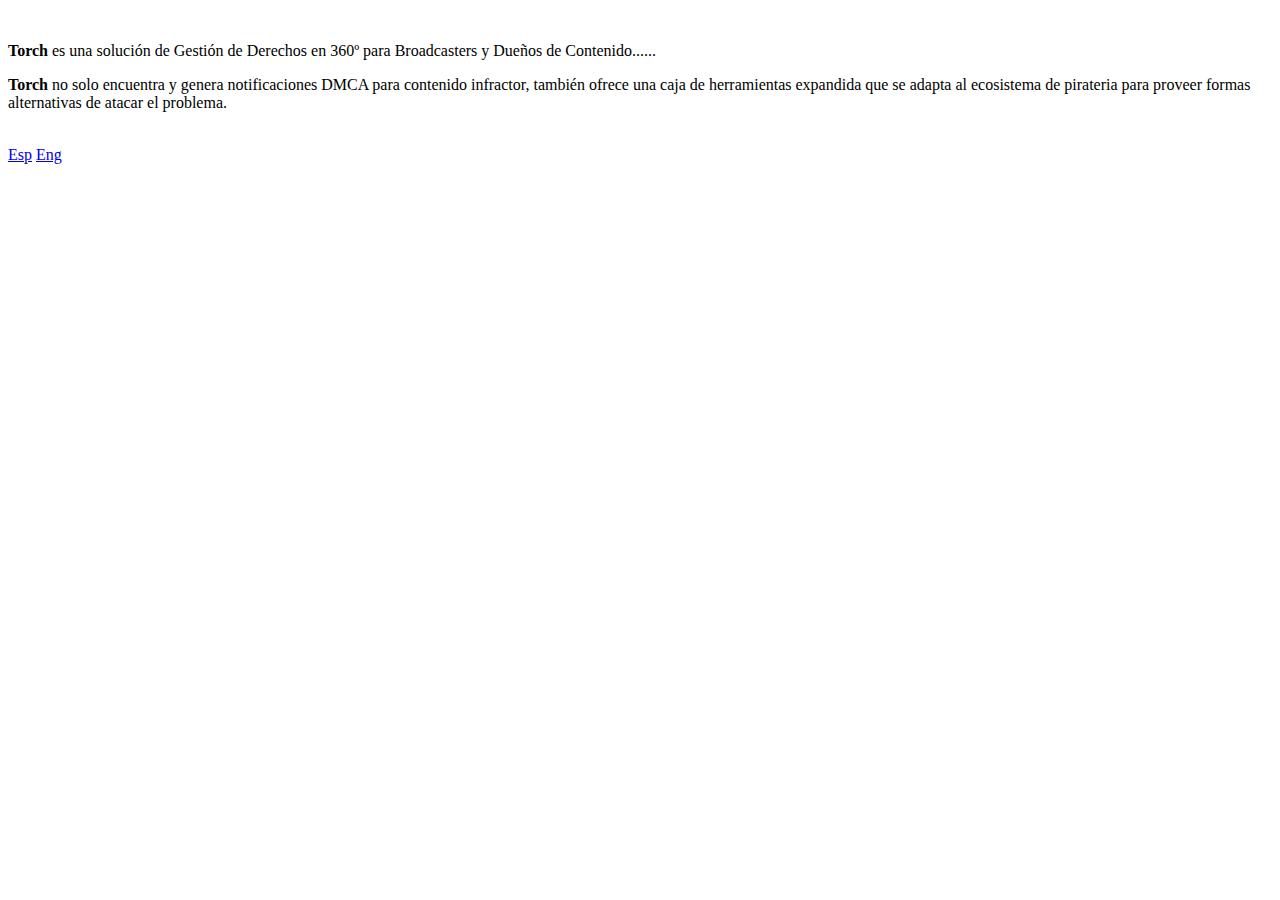
==== index.html @ d9f84bd9 "test fork" ====
<!DOCTYPE html>
<html lang="en">
<head>
  <meta charset="UTF-8">
  <meta name="viewport" content="width=device-width, initial-scale=1.0">
  <meta http-equiv="X-UA-Compatible" content="ie=edge">
  <title>TORCH</title>
  <link href="https://fonts.googleapis.com/css?family=Open+Sans:400,700" rel="stylesheet">
  <link rel="stylesheet" href="assets/css/style.css" />

  <!-- Global site tag (gtag.js) - Google Analytics -->
  <script async src="https://www.googletagmanager.com/gtag/js?id=UA-133323738-1"></script>
  <script>
    window.dataLayer = window.dataLayer || [];
    function gtag(){dataLayer.push(arguments);}
    gtag('js', new Date());

    gtag('config', 'UA-133323738-1');
  </script>

</head>
<body>
  <main>
    <section>
      <div class="logo">
        <img src="assets/img/logo.png" alt="">
      </div>
      <div class="content">
        <p><strong>Torch</strong> es una solución de Gestión de Derechos en 360º para Broadcasters y Dueños de Contenido......</p>
        
        <p><strong>Torch</strong> no solo encuentra y genera notificaciones DMCA para contenido infractor, también ofrece una caja de herramientas expandida que se adapta al ecosistema de pirateria para proveer formas alternativas de atacar el problema.</p>
      </div>

      <div class="bottom">
        <a target="_blank" href="http://nedmedia.io/es/">
          <img src="assets/img/ned.png" alt="">
        </a>
      </div>
    </section>

    <div class="lang">
      <a class="current" href="/index.html">Esp</a>
      <a href="en.html">Eng</a>
    </div>
  </main>
</body>
</html>
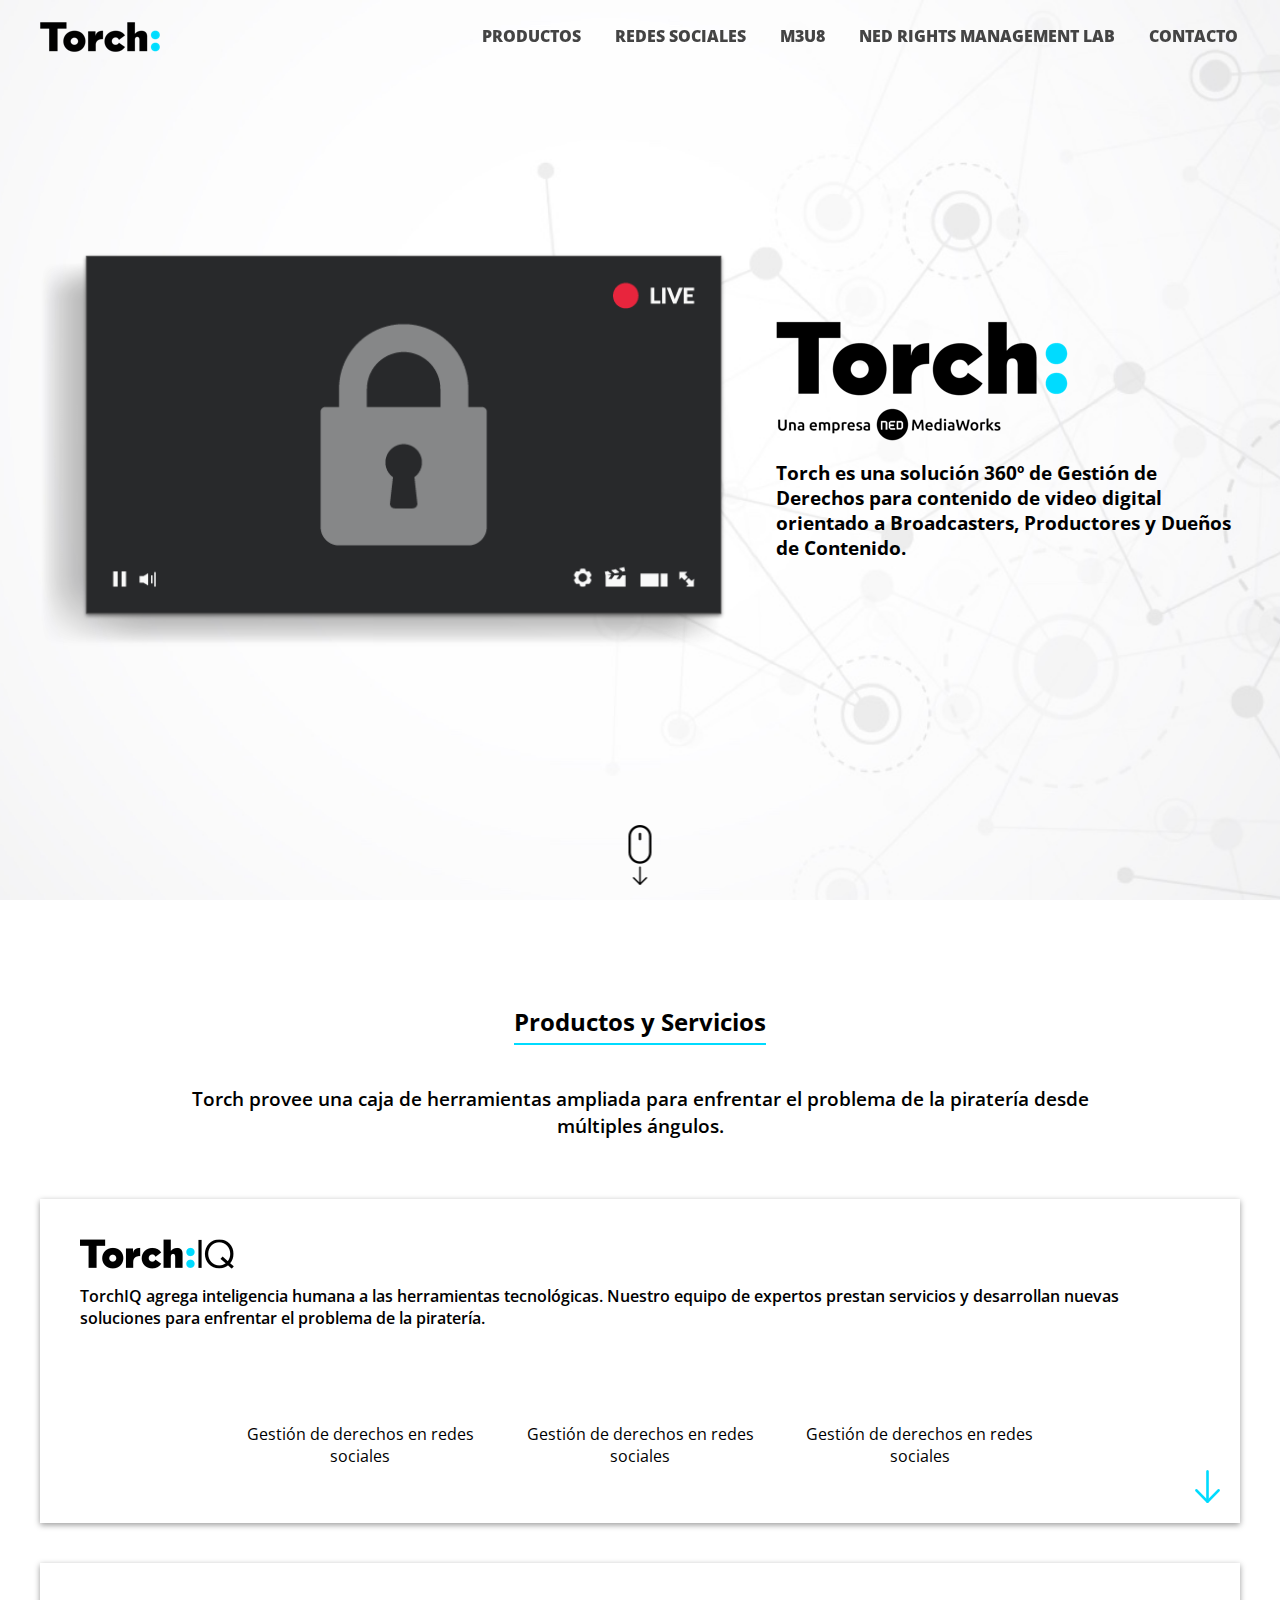
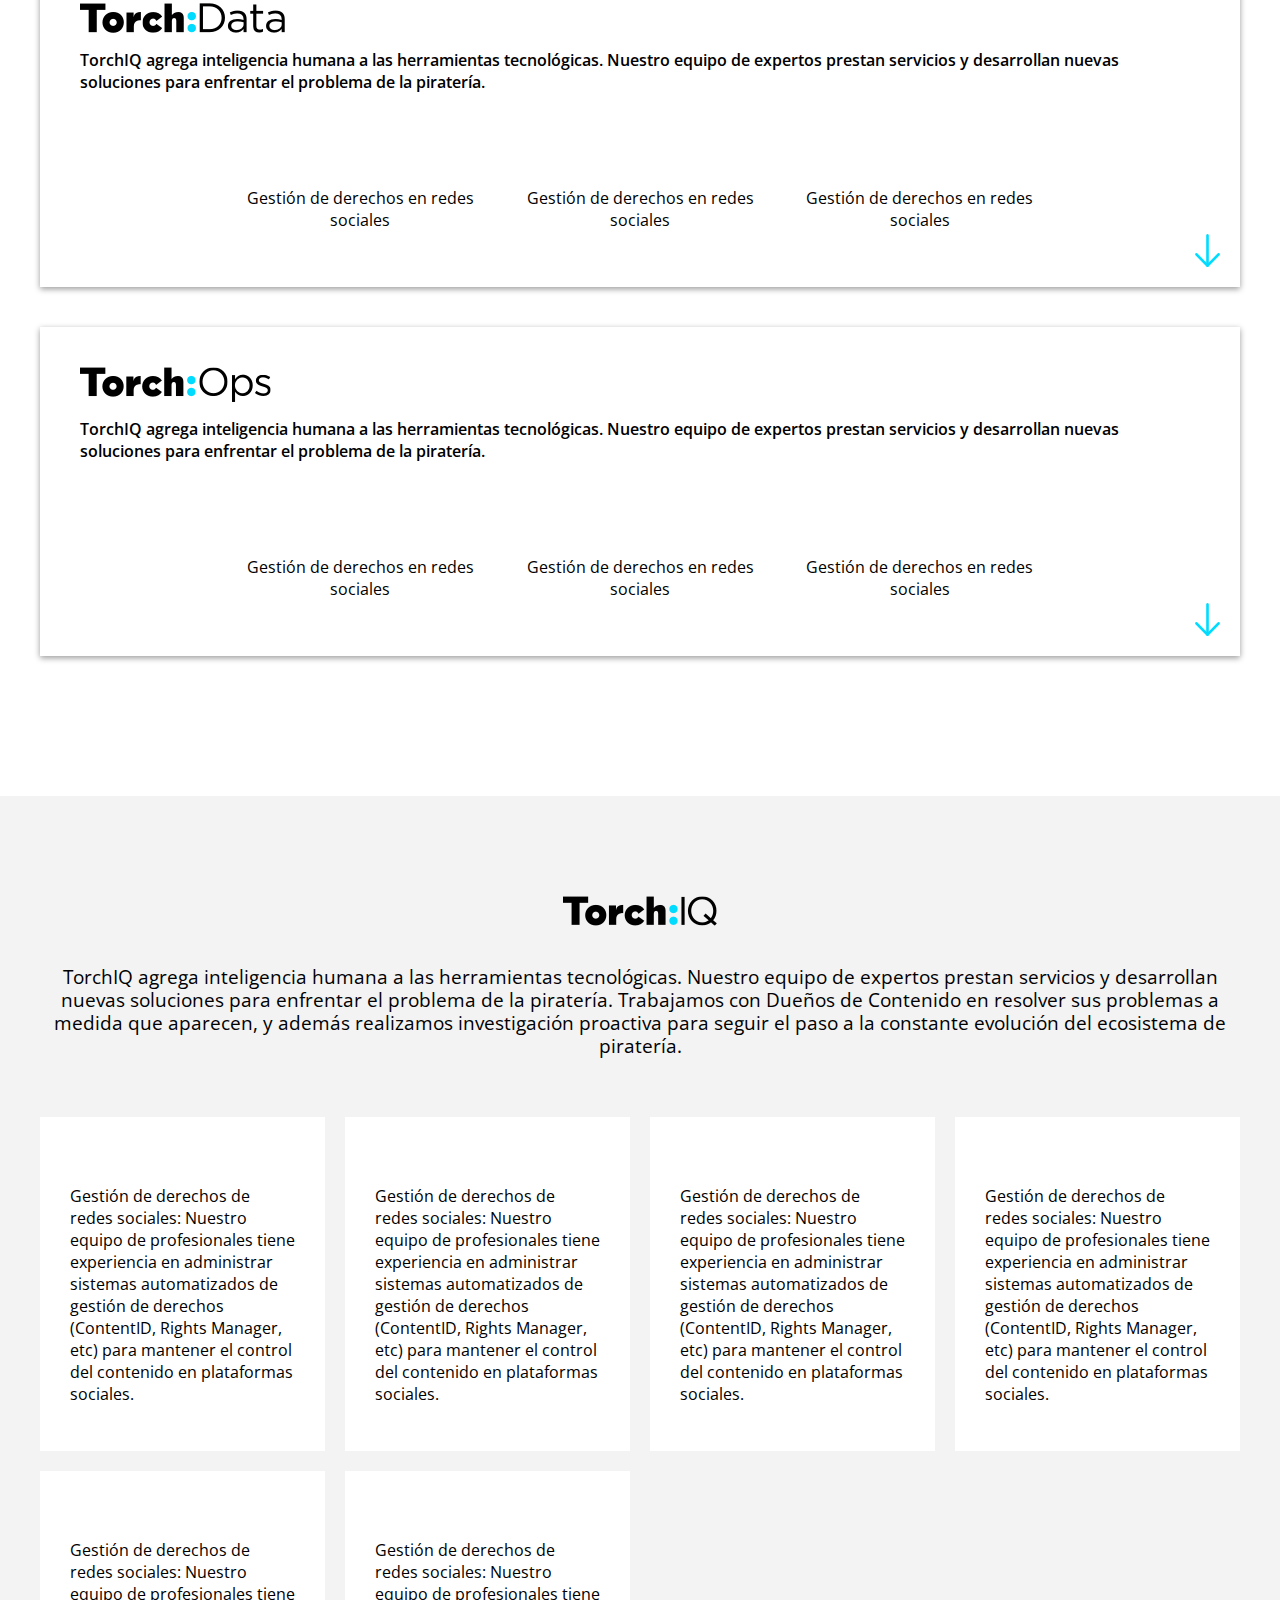
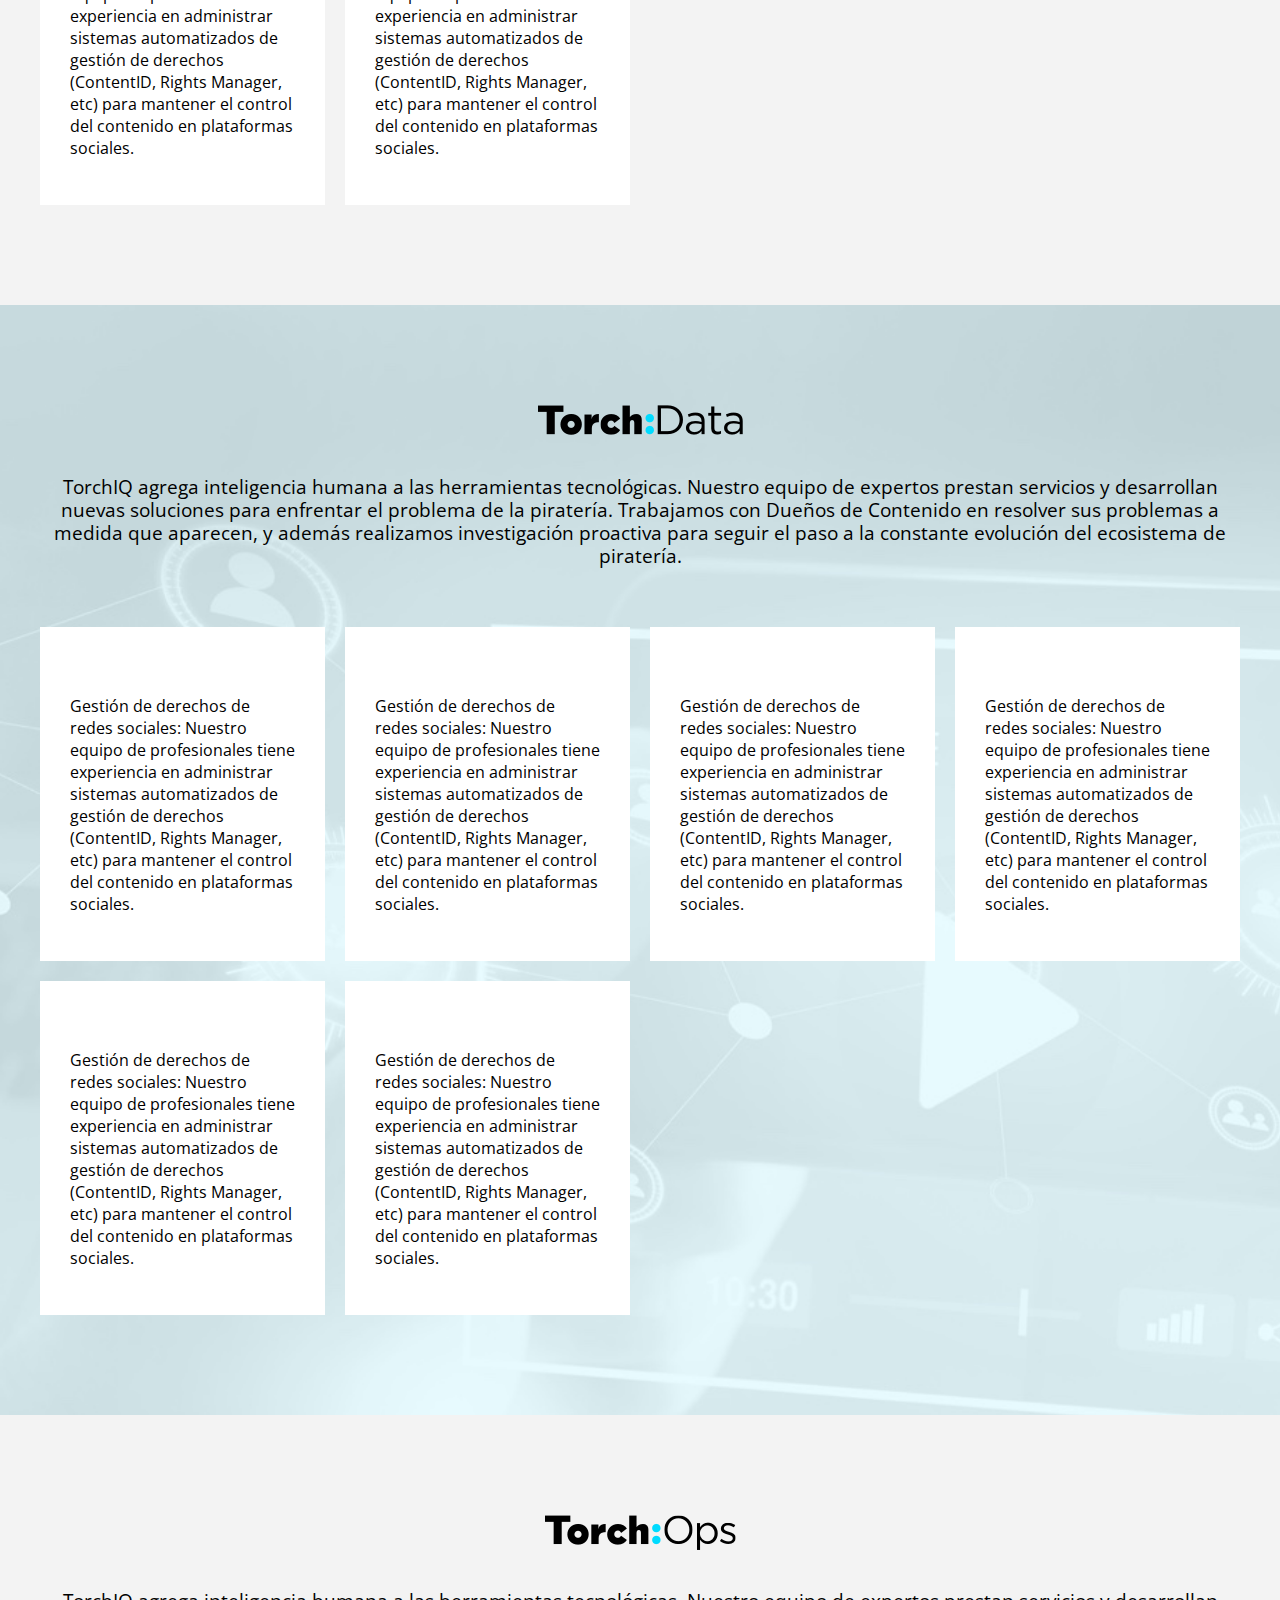
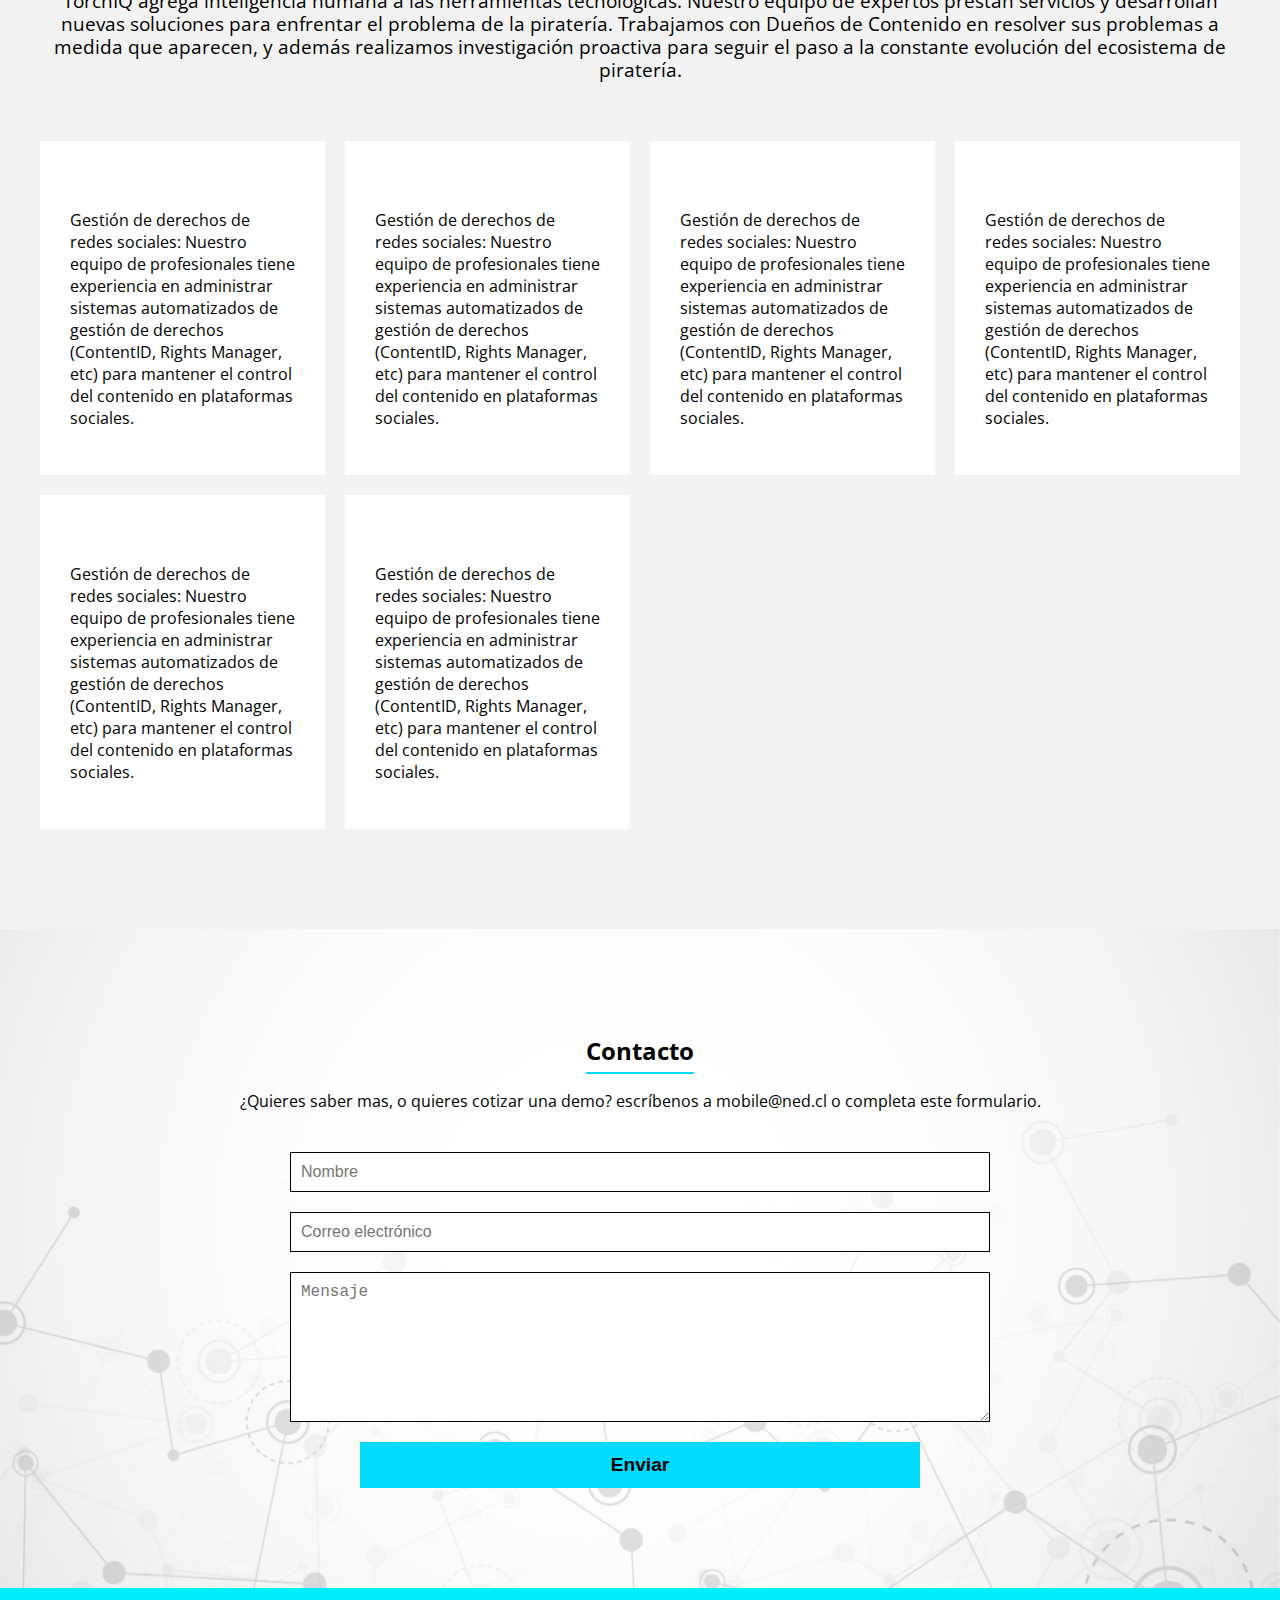
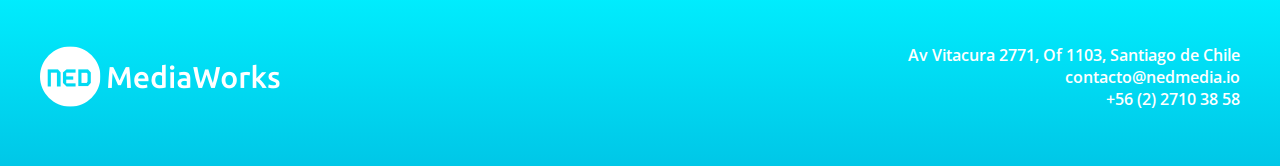
==== commit cd1a1877: "base markup no content" ====
--- a/index.html
+++ b/index.html
@@ -7,6 +7,7 @@
   <title>TORCH</title>
   <link href="https://fonts.googleapis.com/css?family=Open+Sans:400,700" rel="stylesheet">
   <link rel="stylesheet" href="assets/css/style.css" />
+  <link rel="stylesheet" href="assets/css/lib/animate.css" type="text/css" />
 
   <!-- Global site tag (gtag.js) - Google Analytics -->
   <script async src="https://www.googletagmanager.com/gtag/js?id=UA-133323738-1"></script>
@@ -20,28 +21,273 @@
 
 </head>
 <body>
+  <header>
+    <div class="container">
+      <a href="index.html" class="logo">
+        <img src="assets/img/logo-final.png" alt="Torch">
+      </a>
+      <nav>
+        <ul>
+          <li><a href="#products">Productos</a></li>
+          <li><a href="#socialnetworks">Redes Sociales</a></li>
+          <li><a href="#m3u8">M3U8</a></li>
+          <li><a href="#rights">NED Rights Management Lab</a></li>
+          <li><a href="#contact">Contacto</a></li>
+        </ul>
+      </nav>
+    </div>
+  </header>
+
   <main>
-    <section>
-      <div class="logo">
-        <img src="assets/img/logo.png" alt="">
-      </div>
-      <div class="content">
-        <p><strong>Torch</strong> es una solución de Gestión de Derechos en 360º para Broadcasters y Dueños de Contenido......</p>
-        
-        <p><strong>Torch</strong> no solo encuentra y genera notificaciones DMCA para contenido infractor, también ofrece una caja de herramientas expandida que se adapta al ecosistema de pirateria para proveer formas alternativas de atacar el problema.</p>
-      </div>
-
-      <div class="bottom">
-        <a target="_blank" href="http://nedmedia.io/es/">
-          <img src="assets/img/ned.png" alt="">
+    <section class="intro">
+      <div class="container">
+        <div class="content">
+            <div class="col">
+              <img src="assets/img/intro-video.png" alt="">
+            </div>
+            <div class="col">
+              <div class="data">
+                <img src="assets/img/logo-intro.png" alt="">
+                <h3 class="intro">Torch es una solución 360º de Gestión de Derechos para contenido de video digital orientado a Broadcasters, Productores y Dueños de Contenido.</h3>
+              </div>
+            </div>
+        </div>
+        <a href="#products" class="scroll">
+          <img src="assets/img/ico-scroll.png" alt="Scroll">
         </a>
       </div>
     </section>
-
-    <div class="lang">
-      <a class="current" href="/index.html">Esp</a>
-      <a href="en.html">Eng</a>
+    
+    <section class="products" id="products">
+      <div class="container">
+        <h2 class="title">Productos y Servicios</h2>
+        <div class="block-intro">
+          <p>Torch provee una caja de herramientas ampliada para enfrentar el problema de la piratería desde múltiples ángulos.</p>
+        </div>
+        <div class="items-list">
+          <div class="item">
+            <div class="top">
+              <img src="assets/img/logo-torch-iq.png" alt="">
+              <p>TorchIQ agrega inteligencia humana a las herramientas tecnológicas. Nuestro equipo de expertos prestan servicios y desarrollan nuevas soluciones para enfrentar el problema de la piratería.</p>
+            </div>
+            <div class="bottom">
+              <div class="item">
+                <img src="http://www.placehold.it/40x40" alt="">
+                <h3>Gestión de derechos en redes sociales</h3>
+              </div>
+
+              <div class="item">
+                <img src="http://www.placehold.it/40x40" alt="">
+                <h3>Gestión de derechos en redes sociales</h3>
+              </div>
+
+                <div class="item">
+                  <img src="http://www.placehold.it/40x40" alt="">
+                  <h3>Gestión de derechos en redes sociales</h3>
+                </div>
+            </div>
+            <a href="#torch-iq" class="arrow-down">
+              <img src="assets/img/ico-arrow-down.png" alt="Down">
+            </a>
+          </div>
+
+          <div class="item">
+            <div class="top">
+                <img src="assets/img/logo-torch-data.png" alt="">
+              <p>TorchIQ agrega inteligencia humana a las herramientas tecnológicas. Nuestro equipo de expertos prestan servicios y desarrollan nuevas soluciones para enfrentar el problema de la piratería.</p>
+            </div>
+            <div class="bottom">
+              <div class="item">
+                <img src="http://www.placehold.it/40x40" alt="">
+                <h3>Gestión de derechos en redes sociales</h3>
+              </div>
+
+              <div class="item">
+                <img src="http://www.placehold.it/40x40" alt="">
+                <h3>Gestión de derechos en redes sociales</h3>
+              </div>
+
+                <div class="item">
+                  <img src="http://www.placehold.it/40x40" alt="">
+                  <h3>Gestión de derechos en redes sociales</h3>
+                </div>
+            </div>
+            <a href="#torch-data" class="arrow-down">
+              <img src="assets/img/ico-arrow-down.png" alt="Down">
+            </a>
+          </div>
+
+          <div class="item">
+            <div class="top">
+                <img src="assets/img/logo-torch-ops.png" alt="">
+              <p>TorchIQ agrega inteligencia humana a las herramientas tecnológicas. Nuestro equipo de expertos prestan servicios y desarrollan nuevas soluciones para enfrentar el problema de la piratería.</p>
+            </div>
+            <div class="bottom">
+              <div class="item">
+                <img src="http://www.placehold.it/40x40" alt="">
+                <h3>Gestión de derechos en redes sociales</h3>
+              </div>
+
+              <div class="item">
+                <img src="http://www.placehold.it/40x40" alt="">
+                <h3>Gestión de derechos en redes sociales</h3>
+              </div>
+
+                <div class="item">
+                  <img src="http://www.placehold.it/40x40" alt="">
+                  <h3>Gestión de derechos en redes sociales</h3>
+                </div>
+            </div>
+            <a href="#torch-ops" class="arrow-down">
+              <img src="assets/img/ico-arrow-down.png" alt="Down">
+            </a>
+          </div>
+        </div>
+      </div>
+    </section>
+
+    <section class="torch-iq block-products" id="torch-iq">
+      <div class="container">
+        <div class="top">
+          <img src="assets/img/logo-torch-iq.png" alt="Torch IQ">
+          <p>TorchIQ agrega inteligencia humana a las herramientas tecnológicas. Nuestro equipo de expertos prestan servicios y desarrollan nuevas soluciones para enfrentar el problema de la piratería. Trabajamos con Dueños de Contenido en resolver sus problemas a medida que aparecen, y además realizamos investigación proactiva para seguir el paso a la constante evolución del ecosistema de piratería.</p>
+        </div>
+        <div class="bottom items-list">
+          <div class="item">
+            <img src="http://www.placehold.it/53x53" alt="">
+            <p>Gestión de derechos de redes sociales: Nuestro equipo de profesionales tiene experiencia  en administrar sistemas automatizados de gestión de derechos (ContentID, Rights Manager, etc) para mantener el control del contenido en plataformas sociales.</p>
+          </div>
+          <div class="item">
+            <img src="http://www.placehold.it/53x53" alt="">
+            <p>Gestión de derechos de redes sociales: Nuestro equipo de profesionales tiene experiencia  en administrar sistemas automatizados de gestión de derechos (ContentID, Rights Manager, etc) para mantener el control del contenido en plataformas sociales.</p>
+          </div>
+          <div class="item">
+            <img src="http://www.placehold.it/53x53" alt="">
+            <p>Gestión de derechos de redes sociales: Nuestro equipo de profesionales tiene experiencia  en administrar sistemas automatizados de gestión de derechos (ContentID, Rights Manager, etc) para mantener el control del contenido en plataformas sociales.</p>
+          </div>
+          <div class="item">
+            <img src="http://www.placehold.it/53x53" alt="">
+            <p>Gestión de derechos de redes sociales: Nuestro equipo de profesionales tiene experiencia  en administrar sistemas automatizados de gestión de derechos (ContentID, Rights Manager, etc) para mantener el control del contenido en plataformas sociales.</p>
+          </div>
+          <div class="item">
+              <img src="http://www.placehold.it/53x53" alt="">
+              <p>Gestión de derechos de redes sociales: Nuestro equipo de profesionales tiene experiencia  en administrar sistemas automatizados de gestión de derechos (ContentID, Rights Manager, etc) para mantener el control del contenido en plataformas sociales.</p>
+            </div>
+            <div class="item">
+              <img src="http://www.placehold.it/53x53" alt="">
+              <p>Gestión de derechos de redes sociales: Nuestro equipo de profesionales tiene experiencia  en administrar sistemas automatizados de gestión de derechos (ContentID, Rights Manager, etc) para mantener el control del contenido en plataformas sociales.</p>
+            </div>
+        </div>
+      </div>
+    </section>
+
+    <section class="torch-data block-products" id="torch-data">
+      <div class="container">
+        <div class="top">
+          <img src="assets/img/logo-torch-data.png" alt="Torch Data">
+          <p>TorchIQ agrega inteligencia humana a las herramientas tecnológicas. Nuestro equipo de expertos prestan servicios y desarrollan nuevas soluciones para enfrentar el problema de la piratería. Trabajamos con Dueños de Contenido en resolver sus problemas a medida que aparecen, y además realizamos investigación proactiva para seguir el paso a la constante evolución del ecosistema de piratería.</p>
+        </div>
+        <div class="bottom items-list">
+          <div class="item">
+            <img src="http://www.placehold.it/53x53" alt="">
+            <p>Gestión de derechos de redes sociales: Nuestro equipo de profesionales tiene experiencia  en administrar sistemas automatizados de gestión de derechos (ContentID, Rights Manager, etc) para mantener el control del contenido en plataformas sociales.</p>
+          </div>
+          <div class="item">
+            <img src="http://www.placehold.it/53x53" alt="">
+            <p>Gestión de derechos de redes sociales: Nuestro equipo de profesionales tiene experiencia  en administrar sistemas automatizados de gestión de derechos (ContentID, Rights Manager, etc) para mantener el control del contenido en plataformas sociales.</p>
+          </div>
+          <div class="item">
+            <img src="http://www.placehold.it/53x53" alt="">
+            <p>Gestión de derechos de redes sociales: Nuestro equipo de profesionales tiene experiencia  en administrar sistemas automatizados de gestión de derechos (ContentID, Rights Manager, etc) para mantener el control del contenido en plataformas sociales.</p>
+          </div>
+          <div class="item">
+            <img src="http://www.placehold.it/53x53" alt="">
+            <p>Gestión de derechos de redes sociales: Nuestro equipo de profesionales tiene experiencia  en administrar sistemas automatizados de gestión de derechos (ContentID, Rights Manager, etc) para mantener el control del contenido en plataformas sociales.</p>
+          </div>
+          <div class="item">
+              <img src="http://www.placehold.it/53x53" alt="">
+              <p>Gestión de derechos de redes sociales: Nuestro equipo de profesionales tiene experiencia  en administrar sistemas automatizados de gestión de derechos (ContentID, Rights Manager, etc) para mantener el control del contenido en plataformas sociales.</p>
+            </div>
+            <div class="item">
+              <img src="http://www.placehold.it/53x53" alt="">
+              <p>Gestión de derechos de redes sociales: Nuestro equipo de profesionales tiene experiencia  en administrar sistemas automatizados de gestión de derechos (ContentID, Rights Manager, etc) para mantener el control del contenido en plataformas sociales.</p>
+            </div>
+        </div>
+      </div>
+    </section>
+
+    <section class="torch-ops block-products" id="torch-ops">
+      <div class="container">
+        <div class="top">
+          <img src="assets/img/logo-torch-ops.png" alt="Torch Ops">
+          <p>TorchIQ agrega inteligencia humana a las herramientas tecnológicas. Nuestro equipo de expertos prestan servicios y desarrollan nuevas soluciones para enfrentar el problema de la piratería. Trabajamos con Dueños de Contenido en resolver sus problemas a medida que aparecen, y además realizamos investigación proactiva para seguir el paso a la constante evolución del ecosistema de piratería.</p>
+        </div>
+        <div class="bottom items-list">
+          <div class="item">
+            <img src="http://www.placehold.it/53x53" alt="">
+            <p>Gestión de derechos de redes sociales: Nuestro equipo de profesionales tiene experiencia  en administrar sistemas automatizados de gestión de derechos (ContentID, Rights Manager, etc) para mantener el control del contenido en plataformas sociales.</p>
+          </div>
+          <div class="item">
+            <img src="http://www.placehold.it/53x53" alt="">
+            <p>Gestión de derechos de redes sociales: Nuestro equipo de profesionales tiene experiencia  en administrar sistemas automatizados de gestión de derechos (ContentID, Rights Manager, etc) para mantener el control del contenido en plataformas sociales.</p>
+          </div>
+          <div class="item">
+            <img src="http://www.placehold.it/53x53" alt="">
+            <p>Gestión de derechos de redes sociales: Nuestro equipo de profesionales tiene experiencia  en administrar sistemas automatizados de gestión de derechos (ContentID, Rights Manager, etc) para mantener el control del contenido en plataformas sociales.</p>
+          </div>
+          <div class="item">
+            <img src="http://www.placehold.it/53x53" alt="">
+            <p>Gestión de derechos de redes sociales: Nuestro equipo de profesionales tiene experiencia  en administrar sistemas automatizados de gestión de derechos (ContentID, Rights Manager, etc) para mantener el control del contenido en plataformas sociales.</p>
+          </div>
+          <div class="item">
+              <img src="http://www.placehold.it/53x53" alt="">
+              <p>Gestión de derechos de redes sociales: Nuestro equipo de profesionales tiene experiencia  en administrar sistemas automatizados de gestión de derechos (ContentID, Rights Manager, etc) para mantener el control del contenido en plataformas sociales.</p>
+            </div>
+            <div class="item">
+              <img src="http://www.placehold.it/53x53" alt="">
+              <p>Gestión de derechos de redes sociales: Nuestro equipo de profesionales tiene experiencia  en administrar sistemas automatizados de gestión de derechos (ContentID, Rights Manager, etc) para mantener el control del contenido en plataformas sociales.</p>
+            </div>
+        </div>
+      </div>
+    </section>
+
+    <section class="contacto" id="contact">
+      <div class="container">
+        <h2 class="title">Contacto</h2>
+        <div class="data">
+          <p>¿Quieres saber mas, o quieres cotizar una demo? escríbenos a mobile@ned.cl o completa este formulario.</p>
+        </div>
+        <div class="form">
+          <form method="POST" action="http://formspree.io/mobile@ned.cl">
+            <input type="hidden" name="_next" value="//torchdata.io/gracias.html" />
+            <input type="name" name="name" placeholder="Nombre">
+            <input type="email" name="email" placeholder="Correo electrónico">
+            <textarea name="message" placeholder="Mensaje"></textarea>
+            <button class="submit" type="submit">Enviar</button>
+          </form>
+        </div>
+      </div>
+    </section>
+  </main>
+
+  <footer>
+    <div class="container">
+      <div class="col">
+          <img src="assets/img/logo-footer.png" alt="NED">
+      </div>
+      <div class="col">
+        <p>Av Vitacura 2771, Of 1103, Santiago de Chile<br>
+            <a href="mailto:contacto@nedmedia.io" target="_blank">contacto@nedmedia.io</a><br>
+            +56 (2) 2710 38 58</p>
+      </div>
     </div>
-  </main>
+  </footer>
+
+  <script src="https://code.jquery.com/jquery-2.2.0.min.js" type="text/javascript"></script>
+  <script src="assets/js/main.js" type="text/javascript" charset="utf-8"></script>
+  <script src="assets/js/wow.min.js" type="text/javascript" charset="utf-8"></script>
+  <script>
+      new WOW().init();
+  </script>
 </body>
 </html>--- a/assets/css/style.css
+++ b/assets/css/style.css
@@ -0,0 +1,395 @@
+body {
+  background: #FFF;
+  font-family: 'Open Sans', sans-serif;
+  --main-color: #00dbff;
+  margin: 0;
+  padding: 0; }
+
+* {
+  outline: none; }
+
+a, a:hover {
+  -webkit-transition: 0.3s;
+  -moz-transition: 0.3s;
+  -o-transition: 0.3s;
+  -ms-transition: 0.3s;
+  transition: 0.3s; }
+
+ul {
+  margin: 0;
+  padding: 0;
+  list-style: none; }
+
+/* clear */
+/* global box-sizing */
+*,
+*:after,
+*:before {
+  -moz-box-sizing: border-box;
+  -webkit-box-sizing: border-box;
+  box-sizing: border-box;
+  -webkit-font-smoothing: antialiased;
+  font-smoothing: antialiased;
+  text-rendering: optimizeLegibility; }
+
+.clear:before,
+.clear:after {
+  content: ' ';
+  display: table; }
+
+.clear:after {
+  clear: both; }
+
+.clear {
+  *zoom: 1; }
+
+img {
+  max-width: 100%;
+  vertical-align: bottom; }
+
+a {
+  color: #444;
+  text-decoration: none; }
+
+a:hover {
+  color: #444; }
+
+a:focus {
+  outline: 0; }
+
+a:hover,
+a:active {
+  outline: 0; }
+
+input:focus {
+  outline: 0;
+  border: 1px solid #04A4CC; }
+
+.class-selected {
+  background-color: rgba(26, 188, 156, 0.5); }
+  @media only screen and (max-width: 480px) {
+    .class-selected {
+      background-color: rgba(46, 204, 113, 0.5); } }
+  @media only screen and (max-width: 767px) {
+    .class-selected {
+      background-color: rgba(52, 152, 219, 0.5); } }
+  @media only screen and (min-width: 768px) and (max-width: 979px) {
+    .class-selected {
+      background-color: rgba(155, 89, 182, 0.5); } }
+
+.container {
+  width: 100%;
+  display: block;
+  margin: 0 auto;
+  padding: 0; }
+  @media only screen and (min-width: 1200px) {
+    .container {
+      width: 1200px; } }
+
+header {
+  position: fixed;
+  width: 100%;
+  top: 0;
+  z-index: 9000;
+  -webkit-transition: 0.3s;
+  -moz-transition: 0.3s;
+  -o-transition: 0.3s;
+  -ms-transition: 0.3s;
+  transition: 0.3s; }
+  header .container {
+    display: -webkit-box;
+    display: -moz-box;
+    display: -ms-flexbox;
+    display: -webkit-flex;
+    display: flex;
+    -webkit-flex-wrap: wrap;
+    -moz-flex-wrap: wrap;
+    -ms-flex-wrap: wrap;
+    flex-wrap: wrap;
+    -webkit-justify-content: space-between;
+    -moz-justify-content: space-between;
+    -ms-justify-content: space-between;
+    -webkit-box-pack: justify;
+    justify-content: space-between;
+    -ms-flex-pack: space-between;
+    -webkit-align-items: center;
+    -moz-align-items: center;
+    -ms-align-items: center;
+    -webkit-box-align: center;
+    -ms-flex-align: center;
+    align-items: center;
+    padding: 20px 10px; }
+    @media only screen and (min-width: 1200px) {
+      header .container {
+        padding: 20px 0; } }
+    @media only screen and (min-width: 1200px) {
+      header .container nav ul {
+        display: -webkit-box;
+        display: -moz-box;
+        display: -ms-flexbox;
+        display: -webkit-flex;
+        display: flex;
+        -webkit-flex-wrap: wrap;
+        -moz-flex-wrap: wrap;
+        -ms-flex-wrap: wrap;
+        flex-wrap: wrap;
+        -webkit-justify-content: flex-end;
+        -moz-justify-content: flex-end;
+        -ms-justify-content: flex-end;
+        -webkit-box-pack: end;
+        justify-content: flex-end;
+        -ms-flex-pack: flex-end;
+        -webkit-align-items: center;
+        -moz-align-items: center;
+        -ms-align-items: center;
+        -webkit-box-align: center;
+        -ms-flex-align: center;
+        align-items: center; } }
+    header .container nav ul li {
+      text-transform: uppercase;
+      font-weight: 800; }
+      @media only screen and (min-width: 1200px) {
+        header .container nav ul li {
+          margin: 0 0 0 30px; } }
+      header .container nav ul li a {
+        display: block;
+        border-bottom: 2px solid transparent;
+        padding: 5px 2px; }
+        header .container nav ul li a:hover {
+          border-bottom: 2px solid #00dbff; }
+  header.active {
+    background: #FFF;
+    -webkit-box-shadow: 0px 0 13px 2px rgba(0, 0, 0, 0.2);
+    box-shadow: 0px 0 13px 2px rgba(0, 0, 0, 0.2); }
+    header.active .container {
+      padding: 10px;
+      -webkit-transition: 0.3s;
+      -moz-transition: 0.3s;
+      -o-transition: 0.3s;
+      -ms-transition: 0.3s;
+      transition: 0.3s; }
+      @media only screen and (min-width: 1200px) {
+        header.active .container {
+          padding: 10px 0; } }
+
+main h2.title {
+  display: table;
+  text-align: center;
+  margin: 0 auto;
+  padding: 5px 0;
+  border-bottom: 2px solid #00dbff; }
+
+main section.intro {
+  background: url(../img/bg-intro.jpg) no-repeat center center;
+  -webkit-background-size: cover;
+  -moz-background-size: cover;
+  -o-background-size: cover;
+  background-size: cover;
+  min-height: 100vh;
+  position: relative;
+  display: -ms-grid;
+  display: grid;
+  -webkit-box-align: center;
+  -ms-flex-align: center;
+  align-items: center; }
+  main section.intro .container .content {
+    padding: 20px; }
+    @media only screen and (min-width: 1200px) {
+      main section.intro .container .content {
+        padding: 0;
+        display: -ms-grid;
+        display: grid;
+        -ms-grid-columns: 4fr 3fr;
+        grid-template-columns: 4fr 3fr;
+        -webkit-box-align: center;
+        -ms-flex-align: center;
+        align-items: center; } }
+    @media only screen and (min-width: 1200px) {
+      main section.intro .container .content .col .data {
+        padding: 0 0 0 50px; } }
+  main section.intro .container a.scroll {
+    position: absolute;
+    display: table;
+    margin: 0 auto;
+    bottom: 15px;
+    left: 50%;
+    -webkit-transform: translate(-50%, 0);
+    -ms-transform: translate(-50%, 0);
+    transform: translate(-50%, 0); }
+
+main section.products .container {
+  padding: 100px 0; }
+  main section.products .container .block-intro p {
+    font-size: 1.2rem;
+    text-align: center;
+    font-weight: 600; }
+    @media only screen and (min-width: 1200px) {
+      main section.products .container .block-intro p {
+        max-width: 900px;
+        margin: 40px auto 60px; } }
+  main section.products .container .items-list > .item {
+    position: relative;
+    width: 100%;
+    margin: 0 0 40px 0;
+    padding: 40px;
+    -webkit-box-shadow: 0 2px 6px 0 rgba(0, 0, 0, 0.4);
+    box-shadow: 0 2px 6px 0 rgba(0, 0, 0, 0.4); }
+    main section.products .container .items-list > .item .top p {
+      font-weight: 600; }
+    main section.products .container .items-list > .item .bottom {
+      display: -webkit-box;
+      display: -moz-box;
+      display: -ms-flexbox;
+      display: -webkit-flex;
+      display: flex;
+      -webkit-flex-wrap: wrap;
+      -moz-flex-wrap: wrap;
+      -ms-flex-wrap: wrap;
+      flex-wrap: wrap;
+      -webkit-justify-content: center;
+      -moz-justify-content: center;
+      -ms-justify-content: center;
+      -webkit-box-pack: center;
+      justify-content: center;
+      -ms-flex-pack: center;
+      -webkit-align-items: flex-start;
+      -moz-align-items: flex-start;
+      -ms-align-items: flex-start;
+      -webkit-box-align: start;
+      -ms-flex-align: start;
+      align-items: flex-start;
+      padding: 40px 0 0; }
+      main section.products .container .items-list > .item .bottom > .item {
+        width: 23%;
+        margin: 0 1%;
+        text-align: center; }
+        main section.products .container .items-list > .item .bottom > .item h3 {
+          font-weight: normal;
+          font-size: 1rem; }
+  @media only screen and (min-width: 1200px) {
+    main section.products .container a.arrow-down {
+      position: absolute;
+      right: 20px;
+      bottom: 20px; }
+      main section.products .container a.arrow-down:hover {
+        opacity: 0.6; } }
+
+main section.torch-iq {
+  background: #F3F3F3; }
+
+main section.torch-data {
+  background: url(../img/bg-torch-data.jpg) no-repeat center center;
+  -webkit-background-size: cover;
+  -moz-background-size: cover;
+  -o-background-size: cover;
+  background-size: cover; }
+
+main section.torch-ops {
+  background: #F3F3F3; }
+
+main section.contacto {
+  background: url(../img/bg-contacto.jpg) no-repeat center center;
+  -webkit-background-size: cover;
+  -moz-background-size: cover;
+  -o-background-size: cover;
+  background-size: cover; }
+  main section.contacto .container {
+    padding: 100px 0; }
+    main section.contacto .container .data {
+      text-align: center; }
+    @media only screen and (min-width: 1200px) {
+      main section.contacto .container .form form {
+        max-width: 700px;
+        margin: 40px auto 0; } }
+    main section.contacto .container .form form input, main section.contacto .container .form form textarea {
+      width: 100%;
+      display: block;
+      clear: both;
+      border: 1px solid #000;
+      padding: 10px;
+      margin: 0 0 20px 0;
+      font-size: 1rem; }
+    main section.contacto .container .form form textarea {
+      height: 150px; }
+    main section.contacto .container .form form button.submit {
+      display: table;
+      width: 80%;
+      margin: 0 auto;
+      padding: 12px 0;
+      background: #00dbff;
+      border: none;
+      color: #000;
+      font-size: 1.2rem;
+      font-weight: 800;
+      text-align: center; }
+      main section.contacto .container .form form button.submit:hover {
+        background: #00afcc;
+        cursor: pointer; }
+
+main section.block-products {
+  padding: 100px 0; }
+  main section.block-products .container .top {
+    text-align: center;
+    margin: 0 0 60px 0; }
+    main section.block-products .container .top img {
+      margin: 0 0 20px 0; }
+    main section.block-products .container .top p {
+      font-size: 1.2rem;
+      line-height: 1.2; }
+  main section.block-products .container .bottom.items-list {
+    display: -ms-grid;
+    display: grid;
+    -ms-grid-columns: (1fr)[4];
+    grid-template-columns: repeat(4, 1fr);
+    grid-column-gap: 20px;
+    grid-row-gap: 20px; }
+    main section.block-products .container .bottom.items-list .item {
+      background: #FFF;
+      padding: 30px; }
+
+footer {
+  background: #00efff;
+  /* Old browsers */
+  background: -moz-linear-gradient(top, #00efff 0%, #00c7e7 100%);
+  /* FF3.6-15 */
+  background: -webkit-linear-gradient(top, #00efff 0%, #00c7e7 100%);
+  /* Chrome10-25,Safari5.1-6 */
+  background: -webkit-gradient(linear, left top, left bottom, from(#00efff), to(#00c7e7));
+  background: -o-linear-gradient(top, #00efff 0%, #00c7e7 100%);
+  background: linear-gradient(to bottom, #00efff 0%, #00c7e7 100%);
+  /* W3C, IE10+, FF16+, Chrome26+, Opera12+, Safari7+ */ }
+  footer .container {
+    padding: 40px 0; }
+    @media only screen and (min-width: 1200px) {
+      footer .container {
+        display: -webkit-box;
+        display: -moz-box;
+        display: -ms-flexbox;
+        display: -webkit-flex;
+        display: flex;
+        -webkit-flex-wrap: wrap;
+        -moz-flex-wrap: wrap;
+        -ms-flex-wrap: wrap;
+        flex-wrap: wrap;
+        -webkit-justify-content: space-between;
+        -moz-justify-content: space-between;
+        -ms-justify-content: space-between;
+        -webkit-box-pack: justify;
+        justify-content: space-between;
+        -ms-flex-pack: space-between;
+        -webkit-align-items: center;
+        -moz-align-items: center;
+        -ms-align-items: center;
+        -webkit-box-align: center;
+        -ms-flex-align: center;
+        align-items: center; } }
+    footer .container .col p {
+      font-weight: 600;
+      color: #FFF; }
+      footer .container .col p a {
+        color: #FFF; }
+        footer .container .col p a:hover {
+          text-decoration: underline; }
+      @media only screen and (min-width: 1200px) {
+        footer .container .col p {
+          text-align: right; } }
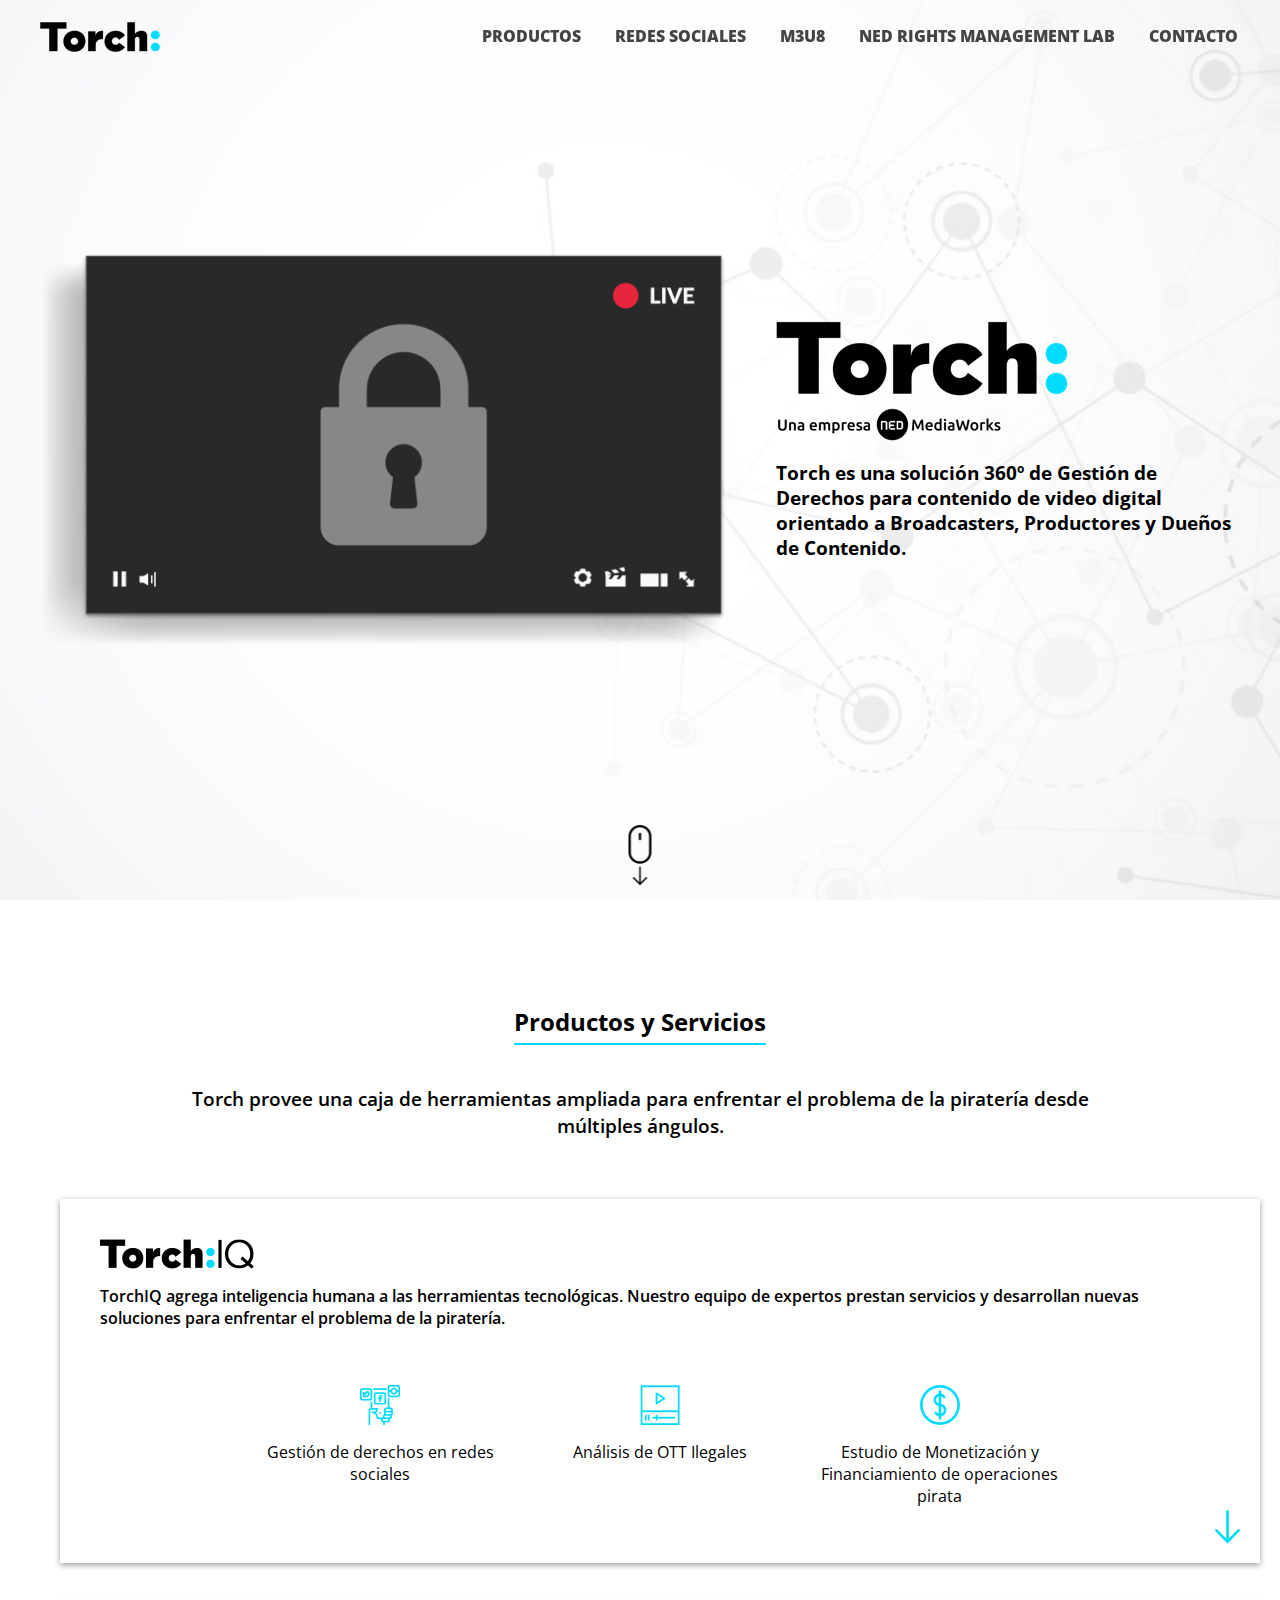
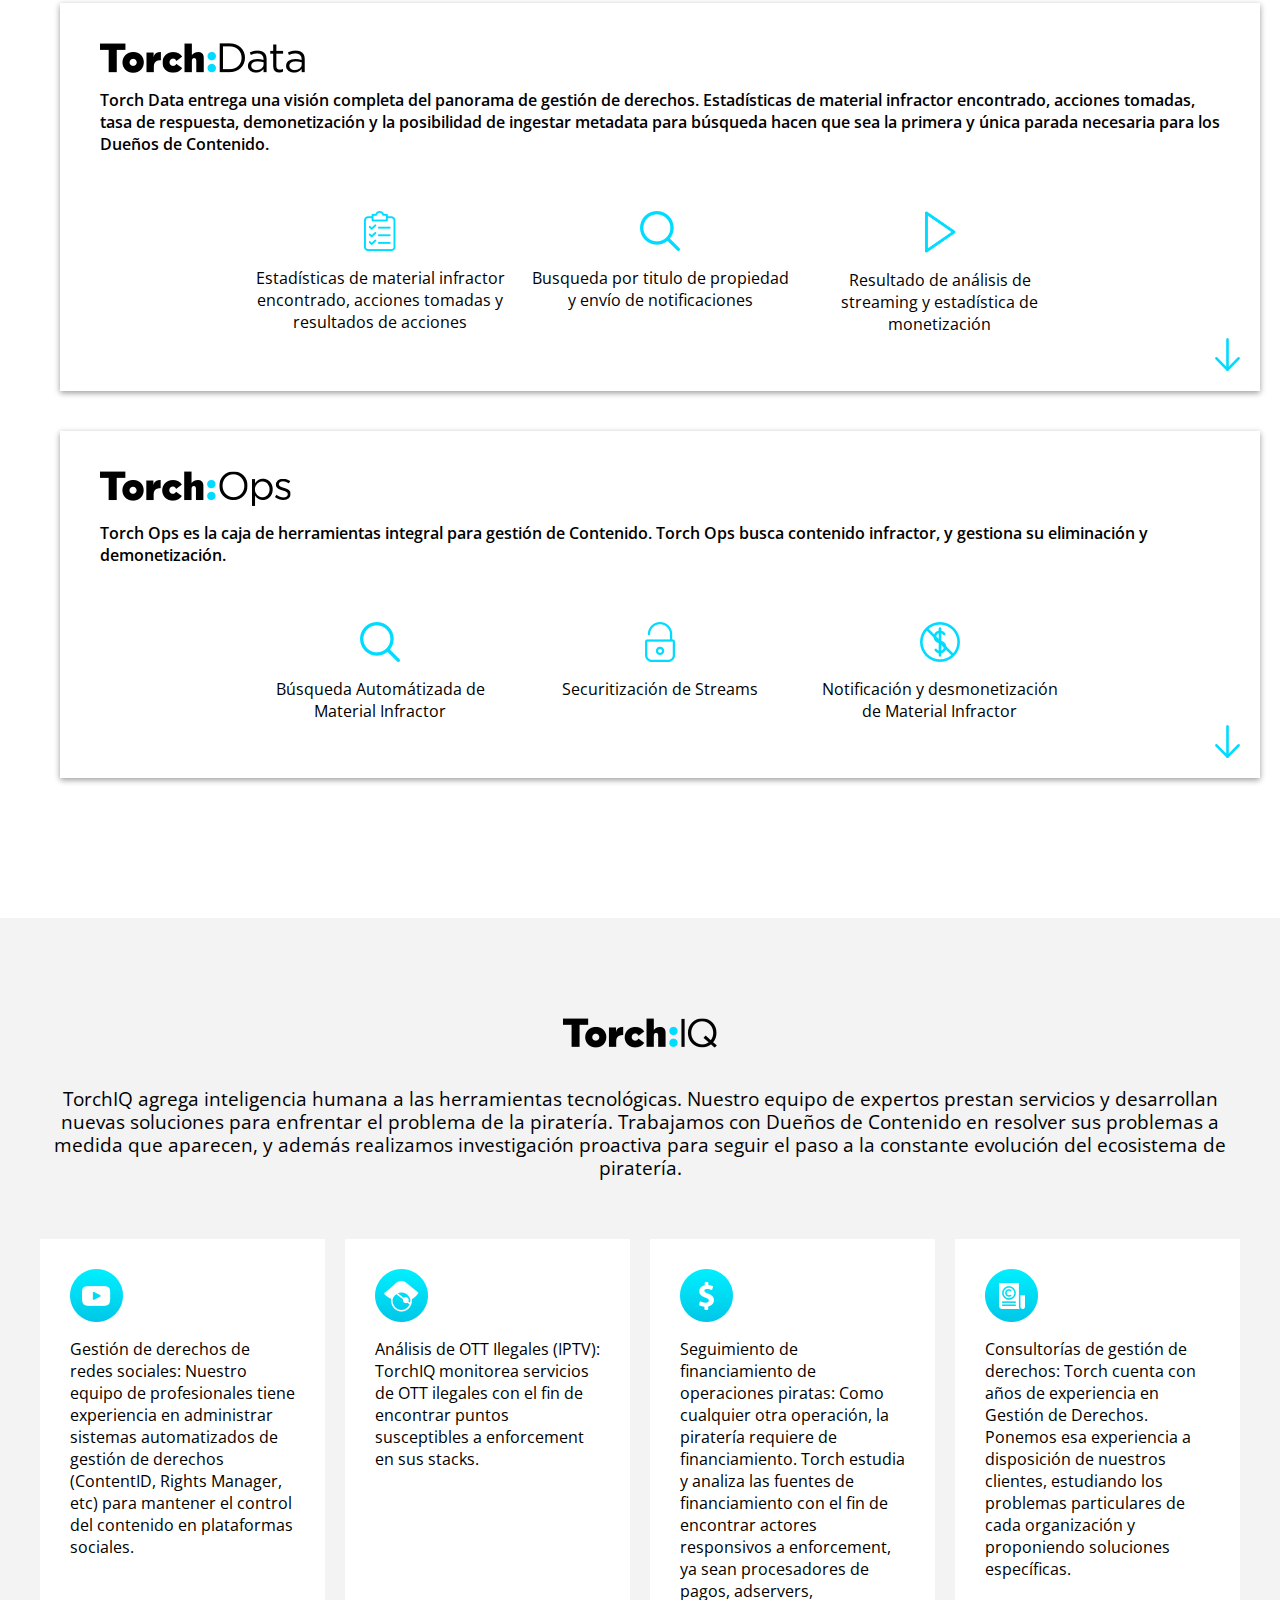
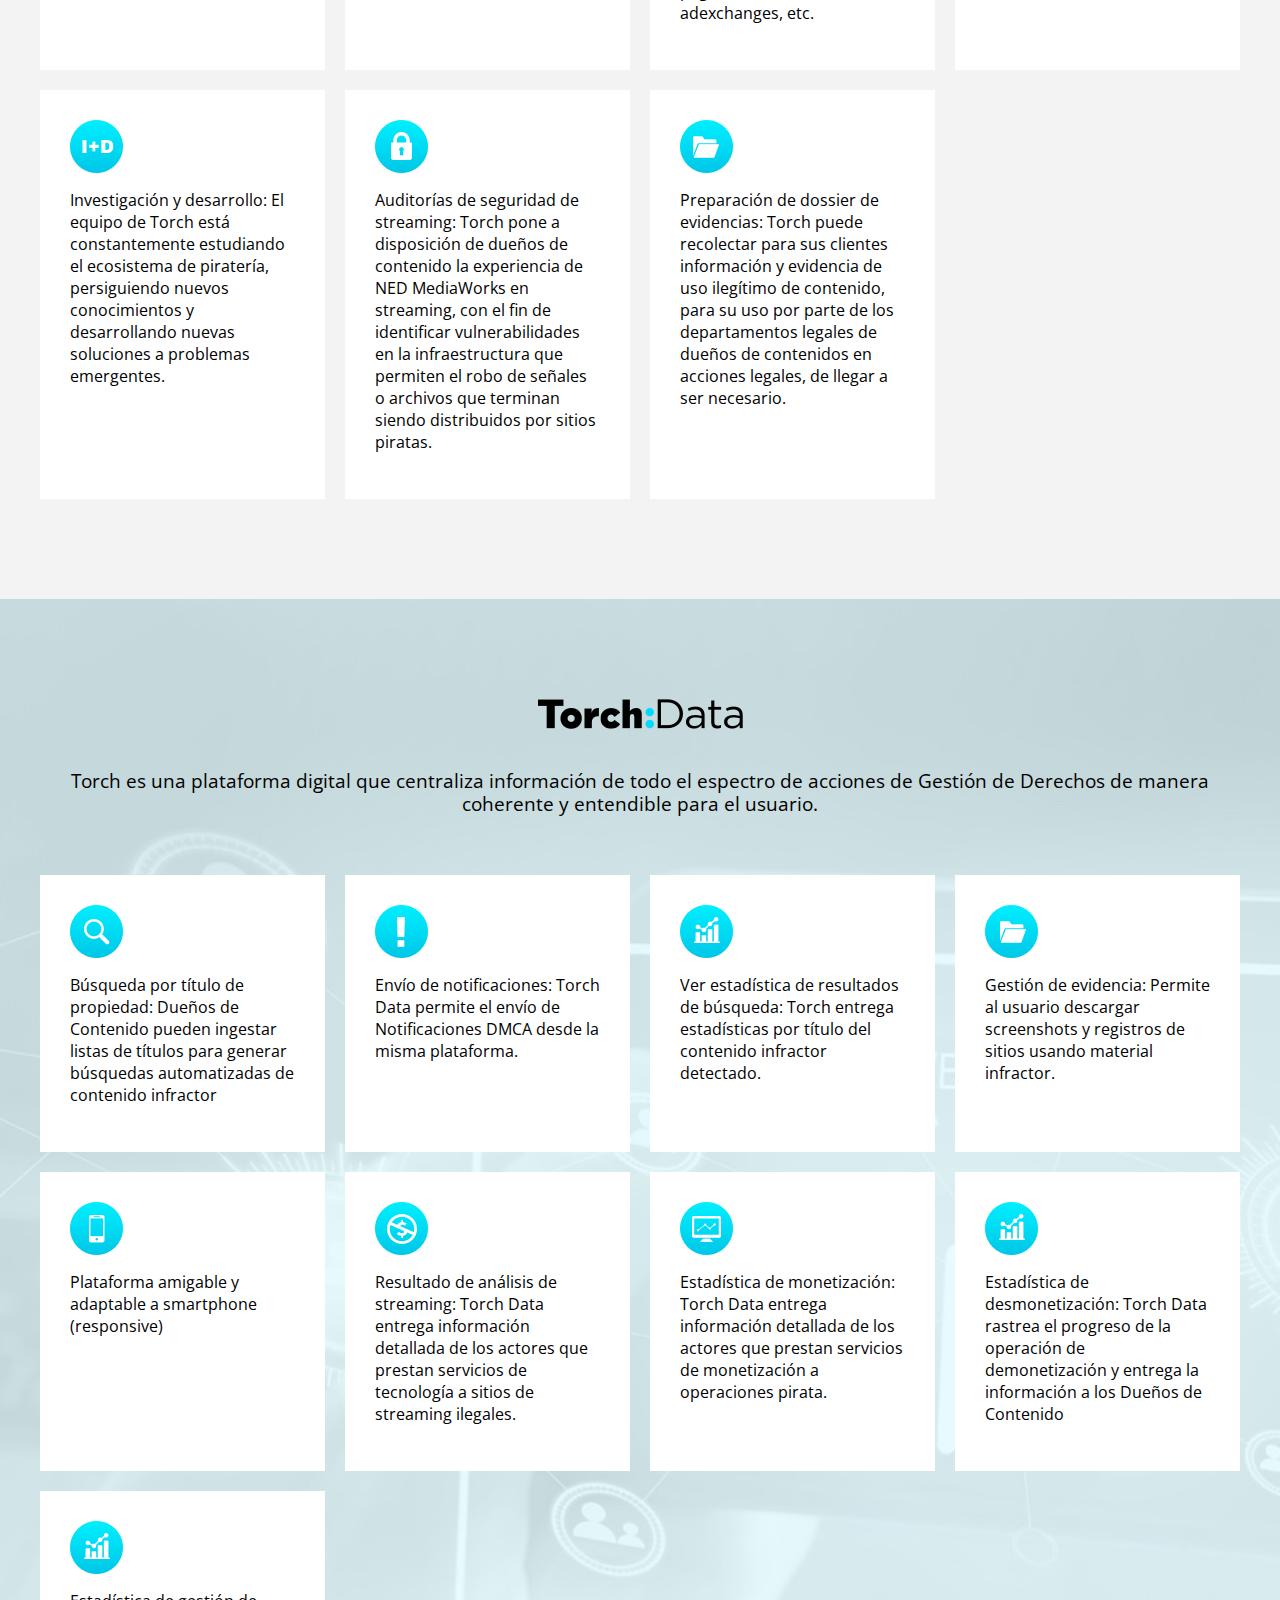
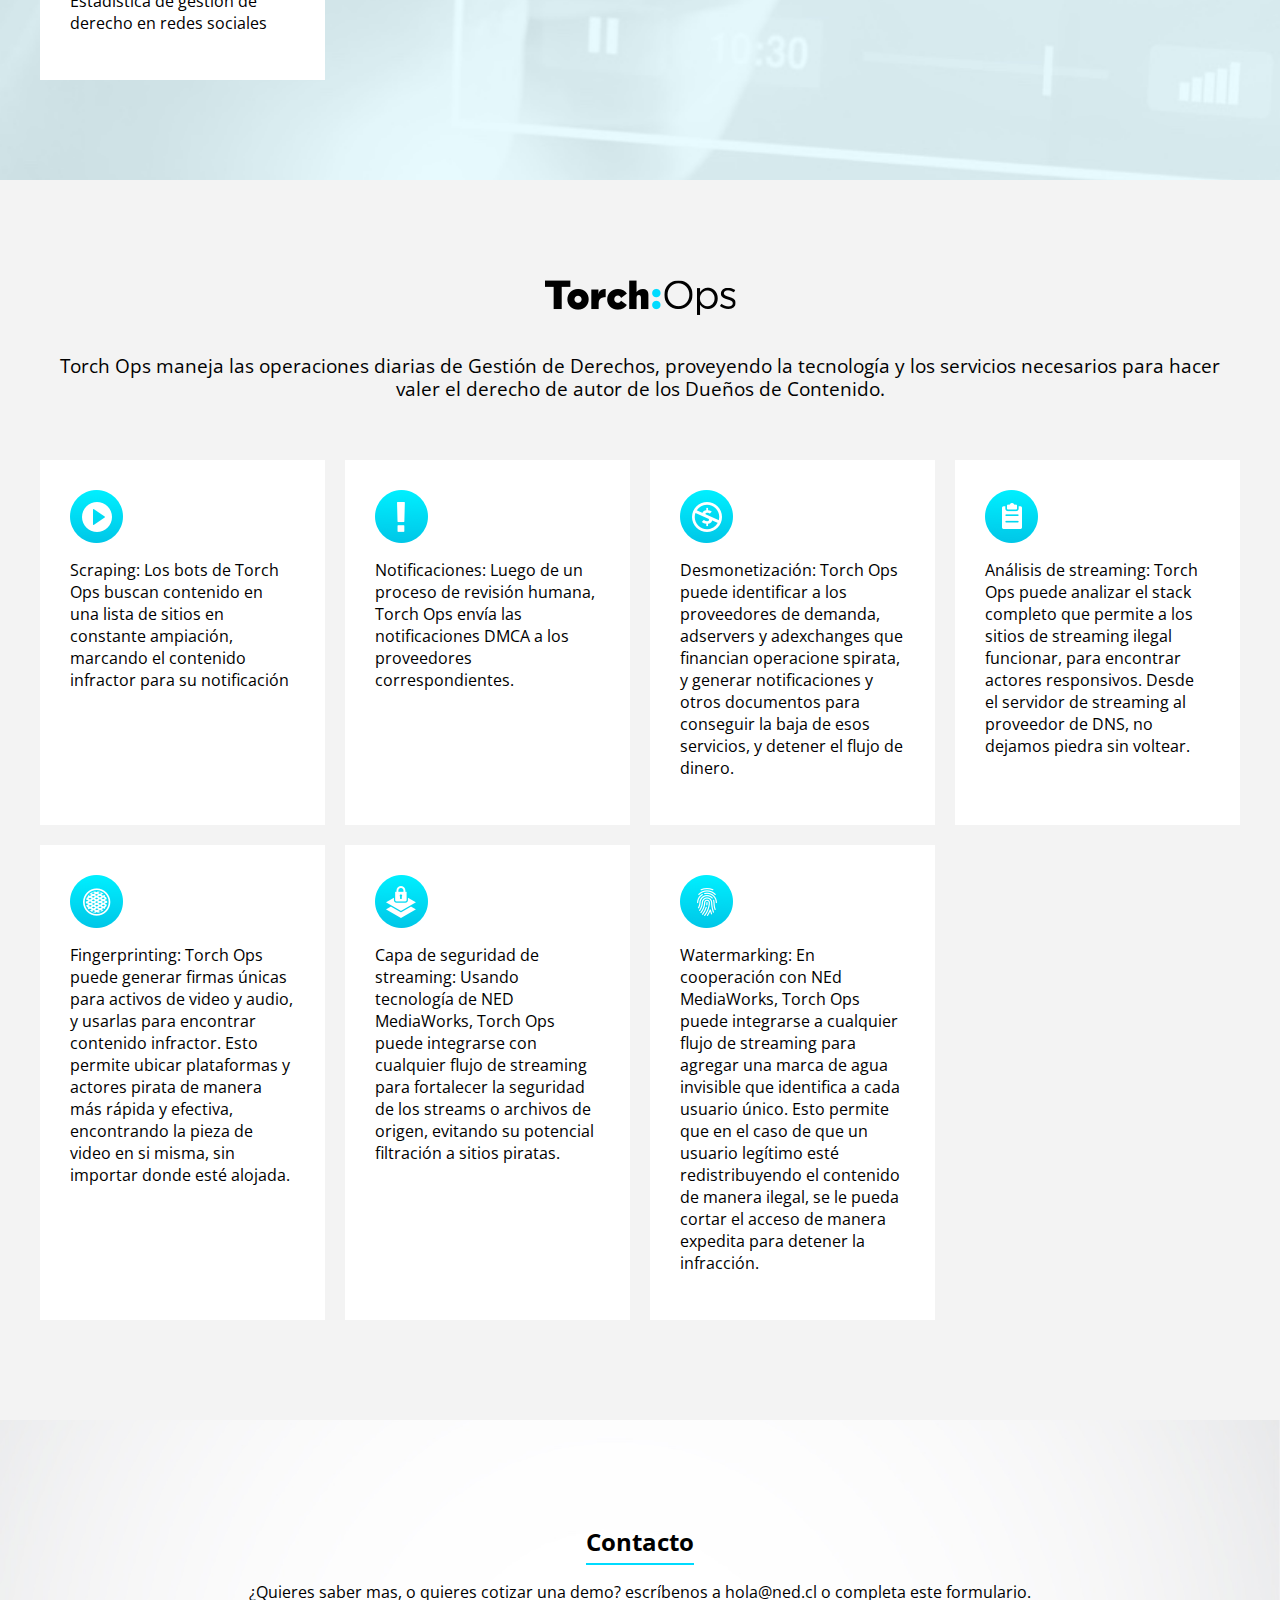
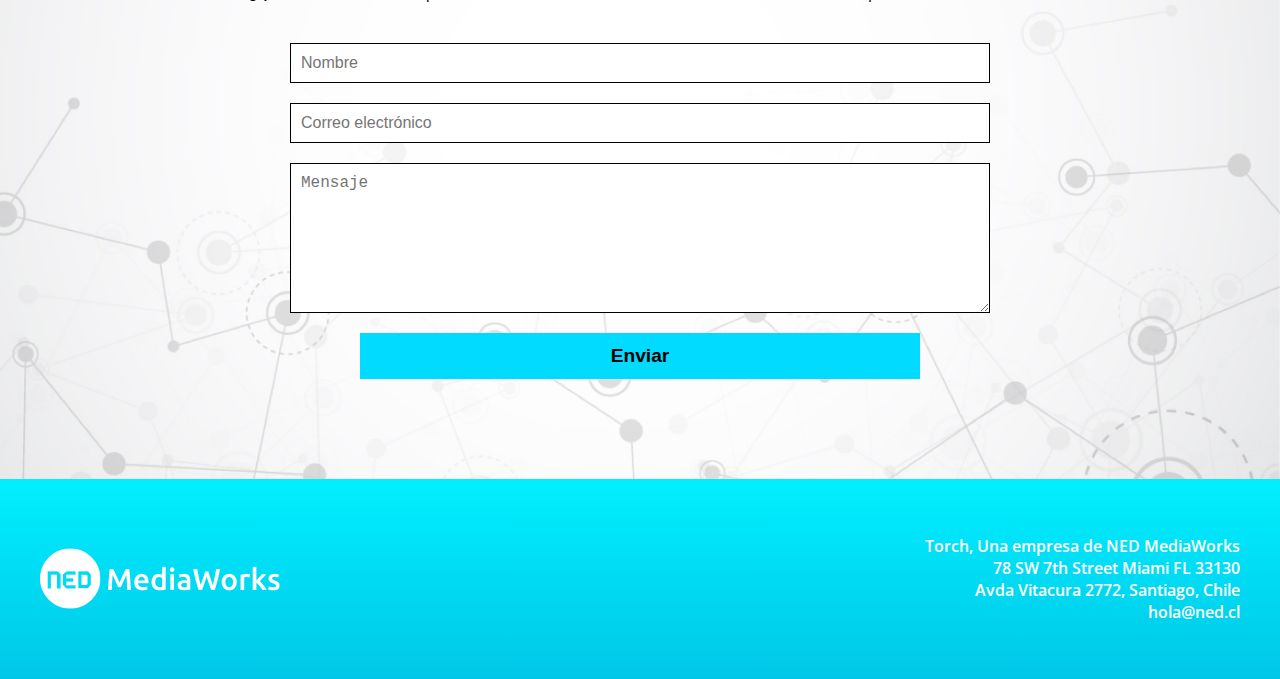
==== commit 610c24b7: "add content - adjust design" ====
--- a/index.html
+++ b/index.html
@@ -7,7 +7,6 @@
   <title>TORCH</title>
   <link href="https://fonts.googleapis.com/css?family=Open+Sans:400,700" rel="stylesheet">
   <link rel="stylesheet" href="assets/css/style.css" />
-  <link rel="stylesheet" href="assets/css/lib/animate.css" type="text/css" />
 
   <!-- Global site tag (gtag.js) - Google Analytics -->
   <script async src="https://www.googletagmanager.com/gtag/js?id=UA-133323738-1"></script>
@@ -26,6 +25,7 @@
       <a href="index.html" class="logo">
         <img src="assets/img/logo-final.png" alt="Torch">
       </a>
+      <button id="mobilemenu">&#9776;</button>
       <nav>
         <ul>
           <li><a href="#products">Productos</a></li>
@@ -48,7 +48,8 @@
             <div class="col">
               <div class="data">
                 <img src="assets/img/logo-intro.png" alt="">
-                <h3 class="intro">Torch es una solución 360º de Gestión de Derechos para contenido de video digital orientado a Broadcasters, Productores y Dueños de Contenido.</h3>
+                <h3 class="intro">Torch es una solución 360º de Gestión de Derechos para contenido de video digital orientado a Broadcasters, Productores y Dueños de Contenido. 
+                </h3>
               </div>
             </div>
         </div>
@@ -72,19 +73,19 @@
             </div>
             <div class="bottom">
               <div class="item">
-                <img src="http://www.placehold.it/40x40" alt="">
+                <img src="assets/img/ico-iq-01.png">
                 <h3>Gestión de derechos en redes sociales</h3>
               </div>
 
               <div class="item">
-                <img src="http://www.placehold.it/40x40" alt="">
-                <h3>Gestión de derechos en redes sociales</h3>
-              </div>
-
-                <div class="item">
-                  <img src="http://www.placehold.it/40x40" alt="">
-                  <h3>Gestión de derechos en redes sociales</h3>
-                </div>
+                <img src="assets/img/ico-iq-02.png">
+                <h3>Análisis de OTT Ilegales</h3>
+              </div>
+
+              <div class="item">
+                <img src="assets/img/ico-iq-03.png">
+                <h3>Estudio de Monetización y Financiamiento de operaciones pirata </h3>
+              </div>
             </div>
             <a href="#torch-iq" class="arrow-down">
               <img src="assets/img/ico-arrow-down.png" alt="Down">
@@ -94,22 +95,22 @@
           <div class="item">
             <div class="top">
                 <img src="assets/img/logo-torch-data.png" alt="">
-              <p>TorchIQ agrega inteligencia humana a las herramientas tecnológicas. Nuestro equipo de expertos prestan servicios y desarrollan nuevas soluciones para enfrentar el problema de la piratería.</p>
+              <p>Torch Data entrega una visión completa del panorama de gestión de derechos. Estadísticas de material infractor encontrado,  acciones tomadas, tasa de respuesta, demonetización y la posibilidad de ingestar metadata para búsqueda hacen que sea la primera y única parada necesaria para los Dueños de Contenido.</p>
             </div>
             <div class="bottom">
               <div class="item">
-                <img src="http://www.placehold.it/40x40" alt="">
-                <h3>Gestión de derechos en redes sociales</h3>
-              </div>
-
-              <div class="item">
-                <img src="http://www.placehold.it/40x40" alt="">
-                <h3>Gestión de derechos en redes sociales</h3>
+                <img src="assets/img/ico-data-01.png">
+                <h3>Estadísticas de material infractor encontrado, acciones tomadas y resultados de acciones</h3>
+              </div>
+
+              <div class="item">
+                <img src="assets/img/ico-data-02.png">
+                <h3>Busqueda por titulo de propiedad y envío de notificaciones</h3>
               </div>
 
                 <div class="item">
-                  <img src="http://www.placehold.it/40x40" alt="">
-                  <h3>Gestión de derechos en redes sociales</h3>
+                  <img src="assets/img/ico-data-03.png">
+                  <h3>Resultado de análisis de streaming y estadística de monetización</h3>
                 </div>
             </div>
             <a href="#torch-data" class="arrow-down">
@@ -120,22 +121,22 @@
           <div class="item">
             <div class="top">
                 <img src="assets/img/logo-torch-ops.png" alt="">
-              <p>TorchIQ agrega inteligencia humana a las herramientas tecnológicas. Nuestro equipo de expertos prestan servicios y desarrollan nuevas soluciones para enfrentar el problema de la piratería.</p>
+              <p>Torch Ops es la caja de herramientas integral para gestión de Contenido. Torch Ops busca contenido infractor, y gestiona su eliminación y demonetización.</p>
             </div>
             <div class="bottom">
               <div class="item">
-                <img src="http://www.placehold.it/40x40" alt="">
-                <h3>Gestión de derechos en redes sociales</h3>
-              </div>
-
-              <div class="item">
-                <img src="http://www.placehold.it/40x40" alt="">
-                <h3>Gestión de derechos en redes sociales</h3>
+                <img src="assets/img/ico-ops-01.png">
+                <h3>Búsqueda Automátizada de Material Infractor</h3>
+              </div>
+
+              <div class="item">
+                <img src="assets/img/ico-ops-02.png">
+                <h3>Securitización de Streams</h3>
               </div>
 
                 <div class="item">
-                  <img src="http://www.placehold.it/40x40" alt="">
-                  <h3>Gestión de derechos en redes sociales</h3>
+                  <img src="assets/img/ico-ops-03.png">
+                  <h3>Notificación y desmonetización de Material Infractor</h3>
                 </div>
             </div>
             <a href="#torch-ops" class="arrow-down">
@@ -154,29 +155,33 @@
         </div>
         <div class="bottom items-list">
           <div class="item">
-            <img src="http://www.placehold.it/53x53" alt="">
+            <img src="assets/img/circle-iq-01.png">
             <p>Gestión de derechos de redes sociales: Nuestro equipo de profesionales tiene experiencia  en administrar sistemas automatizados de gestión de derechos (ContentID, Rights Manager, etc) para mantener el control del contenido en plataformas sociales.</p>
           </div>
           <div class="item">
-            <img src="http://www.placehold.it/53x53" alt="">
-            <p>Gestión de derechos de redes sociales: Nuestro equipo de profesionales tiene experiencia  en administrar sistemas automatizados de gestión de derechos (ContentID, Rights Manager, etc) para mantener el control del contenido en plataformas sociales.</p>
-          </div>
-          <div class="item">
-            <img src="http://www.placehold.it/53x53" alt="">
-            <p>Gestión de derechos de redes sociales: Nuestro equipo de profesionales tiene experiencia  en administrar sistemas automatizados de gestión de derechos (ContentID, Rights Manager, etc) para mantener el control del contenido en plataformas sociales.</p>
-          </div>
-          <div class="item">
-            <img src="http://www.placehold.it/53x53" alt="">
-            <p>Gestión de derechos de redes sociales: Nuestro equipo de profesionales tiene experiencia  en administrar sistemas automatizados de gestión de derechos (ContentID, Rights Manager, etc) para mantener el control del contenido en plataformas sociales.</p>
-          </div>
-          <div class="item">
-              <img src="http://www.placehold.it/53x53" alt="">
-              <p>Gestión de derechos de redes sociales: Nuestro equipo de profesionales tiene experiencia  en administrar sistemas automatizados de gestión de derechos (ContentID, Rights Manager, etc) para mantener el control del contenido en plataformas sociales.</p>
+            <img src="assets/img/circle-iq-02.png">
+            <p>Análisis de OTT Ilegales (IPTV): TorchIQ monitorea servicios de OTT ilegales con el fin de encontrar puntos susceptibles a enforcement en sus stacks.</p>
+          </div>
+          <div class="item">
+            <img src="assets/img/circle-iq-03.png">
+            <p>Seguimiento de financiamiento de operaciones piratas: Como cualquier otra operación, la piratería requiere de financiamiento. Torch estudia y analiza las fuentes de financiamiento con el fin de encontrar actores responsivos a enforcement, ya sean procesadores de pagos, adservers, adexchanges, etc.</p>
+          </div>
+          <div class="item">
+            <img src="assets/img/circle-iq-04.png">
+            <p>Consultorías de gestión de derechos: Torch cuenta con años de experiencia en Gestión de Derechos. Ponemos esa experiencia a disposición de nuestros clientes, estudiando los problemas particulares de cada organización y proponiendo soluciones específicas.</p>
+          </div>
+          <div class="item">
+              <img src="assets/img/circle-iq-05.png">
+              <p>Investigación y desarrollo: El equipo de Torch está constantemente estudiando el ecosistema de piratería, persiguiendo nuevos conocimientos y desarrollando nuevas soluciones a problemas emergentes.</p>
             </div>
             <div class="item">
-              <img src="http://www.placehold.it/53x53" alt="">
-              <p>Gestión de derechos de redes sociales: Nuestro equipo de profesionales tiene experiencia  en administrar sistemas automatizados de gestión de derechos (ContentID, Rights Manager, etc) para mantener el control del contenido en plataformas sociales.</p>
-            </div>
+              <img src="assets/img/circle-iq-06.png">
+              <p>Auditorías de seguridad de streaming: Torch pone a disposición de dueños de contenido la experiencia de NED MediaWorks en streaming, con el fin de identificar vulnerabilidades en la infraestructura que permiten el robo de señales o archivos que terminan siendo distribuidos por sitios piratas.</p>
+            </div>
+            <div class="item">
+              <img src="assets/img/circle-iq-07.png">
+              <p>Preparación de dossier de evidencias: Torch puede recolectar para sus clientes información y evidencia de uso ilegítimo de contenido, para su uso por parte de los departamentos legales de dueños de contenidos en acciones legales, de llegar a ser necesario.</p>
+            </div>            
         </div>
       </div>
     </section>
@@ -185,33 +190,45 @@
       <div class="container">
         <div class="top">
           <img src="assets/img/logo-torch-data.png" alt="Torch Data">
-          <p>TorchIQ agrega inteligencia humana a las herramientas tecnológicas. Nuestro equipo de expertos prestan servicios y desarrollan nuevas soluciones para enfrentar el problema de la piratería. Trabajamos con Dueños de Contenido en resolver sus problemas a medida que aparecen, y además realizamos investigación proactiva para seguir el paso a la constante evolución del ecosistema de piratería.</p>
+          <p>Torch es una plataforma digital que centraliza información de todo el espectro de acciones de Gestión de Derechos de manera coherente y entendible para el usuario.</p>
         </div>
         <div class="bottom items-list">
           <div class="item">
-            <img src="http://www.placehold.it/53x53" alt="">
-            <p>Gestión de derechos de redes sociales: Nuestro equipo de profesionales tiene experiencia  en administrar sistemas automatizados de gestión de derechos (ContentID, Rights Manager, etc) para mantener el control del contenido en plataformas sociales.</p>
-          </div>
-          <div class="item">
-            <img src="http://www.placehold.it/53x53" alt="">
-            <p>Gestión de derechos de redes sociales: Nuestro equipo de profesionales tiene experiencia  en administrar sistemas automatizados de gestión de derechos (ContentID, Rights Manager, etc) para mantener el control del contenido en plataformas sociales.</p>
-          </div>
-          <div class="item">
-            <img src="http://www.placehold.it/53x53" alt="">
-            <p>Gestión de derechos de redes sociales: Nuestro equipo de profesionales tiene experiencia  en administrar sistemas automatizados de gestión de derechos (ContentID, Rights Manager, etc) para mantener el control del contenido en plataformas sociales.</p>
-          </div>
-          <div class="item">
-            <img src="http://www.placehold.it/53x53" alt="">
-            <p>Gestión de derechos de redes sociales: Nuestro equipo de profesionales tiene experiencia  en administrar sistemas automatizados de gestión de derechos (ContentID, Rights Manager, etc) para mantener el control del contenido en plataformas sociales.</p>
-          </div>
-          <div class="item">
-              <img src="http://www.placehold.it/53x53" alt="">
-              <p>Gestión de derechos de redes sociales: Nuestro equipo de profesionales tiene experiencia  en administrar sistemas automatizados de gestión de derechos (ContentID, Rights Manager, etc) para mantener el control del contenido en plataformas sociales.</p>
-            </div>
-            <div class="item">
-              <img src="http://www.placehold.it/53x53" alt="">
-              <p>Gestión de derechos de redes sociales: Nuestro equipo de profesionales tiene experiencia  en administrar sistemas automatizados de gestión de derechos (ContentID, Rights Manager, etc) para mantener el control del contenido en plataformas sociales.</p>
-            </div>
+            <img src="assets/img/circle-data-01.png" alt="">
+            <p>Búsqueda por título de propiedad: Dueños de Contenido pueden ingestar listas de títulos para generar búsquedas automatizadas de contenido infractor</p>
+          </div>
+          <div class="item">
+            <img src="assets/img/circle-data-02.png" alt="">
+            <p>Envío de notificaciones: Torch Data permite el envío de Notificaciones DMCA desde la misma plataforma.</p>
+          </div>
+          <div class="item">
+            <img src="assets/img/circle-data-03.png" alt="">
+            <p>Ver estadística de resultados de búsqueda: Torch entrega estadísticas por título del contenido infractor detectado.</p>
+          </div>
+          <div class="item">
+            <img src="assets/img/circle-data-04.png" alt="">
+            <p>Gestión de evidencia: Permite al usuario descargar screenshots y registros de sitios usando material infractor.</p>
+          </div>
+          <div class="item">
+            <img src="assets/img/circle-data-05.png" alt="">
+            <p>Plataforma amigable y adaptable a smartphone (responsive) </p>
+          </div>
+          <div class="item">
+            <img src="assets/img/circle-data-06.png" alt="">
+            <p>Resultado de análisis de streaming: Torch Data entrega información detallada de los actores que prestan servicios de tecnología a sitios de streaming ilegales.</p>
+          </div>
+          <div class="item">
+            <img src="assets/img/circle-data-07.png" alt="">
+            <p>Estadística de monetización: Torch Data entrega información detallada de los actores que prestan servicios de monetización a operaciones pirata.</p>
+          </div>
+          <div class="item">
+            <img src="assets/img/circle-data-08.png" alt="">
+            <p>Estadística de desmonetización: Torch Data rastrea el progreso de la operación de demonetización y entrega la información a los Dueños de Contenido </p>
+          </div>
+          <div class="item">
+            <img src="assets/img/circle-data-09.png" alt="">
+            <p>Estadística de gestión de derecho en redes sociales</p>
+          </div>          
         </div>
       </div>
     </section>
@@ -220,33 +237,37 @@
       <div class="container">
         <div class="top">
           <img src="assets/img/logo-torch-ops.png" alt="Torch Ops">
-          <p>TorchIQ agrega inteligencia humana a las herramientas tecnológicas. Nuestro equipo de expertos prestan servicios y desarrollan nuevas soluciones para enfrentar el problema de la piratería. Trabajamos con Dueños de Contenido en resolver sus problemas a medida que aparecen, y además realizamos investigación proactiva para seguir el paso a la constante evolución del ecosistema de piratería.</p>
+          <p>Torch Ops maneja las operaciones diarias de Gestión de Derechos, proveyendo la tecnología y los servicios necesarios para hacer valer el derecho de autor de los Dueños de Contenido.</p>
         </div>
         <div class="bottom items-list">
           <div class="item">
-            <img src="http://www.placehold.it/53x53" alt="">
-            <p>Gestión de derechos de redes sociales: Nuestro equipo de profesionales tiene experiencia  en administrar sistemas automatizados de gestión de derechos (ContentID, Rights Manager, etc) para mantener el control del contenido en plataformas sociales.</p>
-          </div>
-          <div class="item">
-            <img src="http://www.placehold.it/53x53" alt="">
-            <p>Gestión de derechos de redes sociales: Nuestro equipo de profesionales tiene experiencia  en administrar sistemas automatizados de gestión de derechos (ContentID, Rights Manager, etc) para mantener el control del contenido en plataformas sociales.</p>
-          </div>
-          <div class="item">
-            <img src="http://www.placehold.it/53x53" alt="">
-            <p>Gestión de derechos de redes sociales: Nuestro equipo de profesionales tiene experiencia  en administrar sistemas automatizados de gestión de derechos (ContentID, Rights Manager, etc) para mantener el control del contenido en plataformas sociales.</p>
-          </div>
-          <div class="item">
-            <img src="http://www.placehold.it/53x53" alt="">
-            <p>Gestión de derechos de redes sociales: Nuestro equipo de profesionales tiene experiencia  en administrar sistemas automatizados de gestión de derechos (ContentID, Rights Manager, etc) para mantener el control del contenido en plataformas sociales.</p>
-          </div>
-          <div class="item">
-              <img src="http://www.placehold.it/53x53" alt="">
-              <p>Gestión de derechos de redes sociales: Nuestro equipo de profesionales tiene experiencia  en administrar sistemas automatizados de gestión de derechos (ContentID, Rights Manager, etc) para mantener el control del contenido en plataformas sociales.</p>
-            </div>
-            <div class="item">
-              <img src="http://www.placehold.it/53x53" alt="">
-              <p>Gestión de derechos de redes sociales: Nuestro equipo de profesionales tiene experiencia  en administrar sistemas automatizados de gestión de derechos (ContentID, Rights Manager, etc) para mantener el control del contenido en plataformas sociales.</p>
-            </div>
+            <img src="assets/img/circle-ops-01.png" alt="">
+            <p>Scraping: Los bots de Torch Ops buscan contenido en una lista de sitios en constante ampiación, marcando el contenido infractor para su notificación</p>
+          </div>
+          <div class="item">
+            <img src="assets/img/circle-ops-02.png" alt="">
+            <p>Notificaciones: Luego de un proceso de revisión humana, Torch Ops envía las notificaciones DMCA a los proveedores correspondientes.</p>
+          </div>
+          <div class="item">
+            <img src="assets/img/circle-ops-03.png" alt="">
+            <p>Desmonetización: Torch Ops puede identificar a los proveedores de demanda, adservers y adexchanges que financian operacione spirata, y generar notificaciones y otros documentos para conseguir la baja de esos servicios, y detener el flujo de dinero.</p>
+          </div>
+          <div class="item">
+            <img src="assets/img/circle-ops-04.png" alt="">
+            <p>Análisis de streaming: Torch Ops puede analizar el stack completo que permite a los sitios de streaming ilegal funcionar, para encontrar actores responsivos. Desde el servidor de streaming al proveedor de DNS, no dejamos piedra sin voltear. </p>
+          </div>
+          <div class="item">
+            <img src="assets/img/circle-ops-05.png" alt="">
+            <p>Fingerprinting: Torch Ops puede generar firmas únicas para activos de video y audio, y  usarlas para encontrar contenido infractor. Esto permite ubicar plataformas y actores pirata de manera más rápida y efectiva, encontrando la pieza de video en si misma, sin importar donde esté alojada.</p>
+          </div>
+          <div class="item">
+            <img src="assets/img/circle-ops-06.png" alt="">
+            <p>Capa de seguridad de streaming: Usando tecnología de NED MediaWorks, Torch Ops puede integrarse con cualquier flujo de streaming para fortalecer la seguridad de los streams o archivos de origen, evitando su potencial filtración a sitios piratas.</p>
+          </div>
+          <div class="item">
+            <img src="assets/img/circle-ops-07.png" alt="">
+            <p>Watermarking: En cooperación con NEd MediaWorks, Torch Ops puede integrarse a cualquier flujo de streaming para agregar una marca de agua invisible que identifica a cada usuario único. Esto permite que en el caso de que un usuario legítimo esté redistribuyendo el contenido de manera ilegal, se le pueda cortar el acceso de manera expedita para detener la infracción.</p>
+          </div>
         </div>
       </div>
     </section>
@@ -255,10 +276,10 @@
       <div class="container">
         <h2 class="title">Contacto</h2>
         <div class="data">
-          <p>¿Quieres saber mas, o quieres cotizar una demo? escríbenos a mobile@ned.cl o completa este formulario.</p>
+          <p>¿Quieres saber mas, o quieres cotizar una demo? escríbenos a hola@ned.cl o completa este formulario.</p>
         </div>
         <div class="form">
-          <form method="POST" action="http://formspree.io/mobile@ned.cl">
+          <form method="POST" action="http://formspree.io/hola@ned.cl">
             <input type="hidden" name="_next" value="//torchdata.io/gracias.html" />
             <input type="name" name="name" placeholder="Nombre">
             <input type="email" name="email" placeholder="Correo electrónico">
@@ -276,18 +297,16 @@
           <img src="assets/img/logo-footer.png" alt="NED">
       </div>
       <div class="col">
-        <p>Av Vitacura 2771, Of 1103, Santiago de Chile<br>
-            <a href="mailto:contacto@nedmedia.io" target="_blank">contacto@nedmedia.io</a><br>
-            +56 (2) 2710 38 58</p>
+        <p>Torch, Una empresa de NED MediaWorks<br>
+          78 SW 7th Street Miami FL 33130<br>
+          Avda Vitacura 2772, Santiago, Chile<br>
+          <a href="mailto:hola@ned.cl" target="_blank">hola@ned.cl</a>
+          </p>
       </div>
     </div>
   </footer>
 
   <script src="https://code.jquery.com/jquery-2.2.0.min.js" type="text/javascript"></script>
   <script src="assets/js/main.js" type="text/javascript" charset="utf-8"></script>
-  <script src="assets/js/wow.min.js" type="text/javascript" charset="utf-8"></script>
-  <script>
-      new WOW().init();
-  </script>
 </body>
 </html>--- a/assets/css/style.css
+++ b/assets/css/style.css
@@ -96,6 +96,11 @@
   -o-transition: 0.3s;
   -ms-transition: 0.3s;
   transition: 0.3s; }
+  @media only screen and (max-width: 480px) {
+    header {
+      background: #FFF;
+      -webkit-box-shadow: 0px 0 13px 2px rgba(0, 0, 0, 0.2);
+      box-shadow: 0px 0 13px 2px rgba(0, 0, 0, 0.2); } }
   header .container {
     display: -webkit-box;
     display: -moz-box;
@@ -122,41 +127,62 @@
     @media only screen and (min-width: 1200px) {
       header .container {
         padding: 20px 0; } }
-    @media only screen and (min-width: 1200px) {
+    header .container button#mobilemenu {
+      background: none;
+      border: none;
+      color: #444;
+      font-size: 1.4rem;
+      line-height: 1; }
+      @media only screen and (min-width: 1200px) {
+        header .container button#mobilemenu {
+          display: none; } }
+    header .container nav {
+      display: none; }
+      @media only screen and (max-width: 480px) {
+        header .container nav {
+          width: 100%;
+          background: #FFF; } }
+      @media only screen and (min-width: 1200px) {
+        header .container nav {
+          display: block; } }
       header .container nav ul {
-        display: -webkit-box;
-        display: -moz-box;
-        display: -ms-flexbox;
-        display: -webkit-flex;
-        display: flex;
-        -webkit-flex-wrap: wrap;
-        -moz-flex-wrap: wrap;
-        -ms-flex-wrap: wrap;
-        flex-wrap: wrap;
-        -webkit-justify-content: flex-end;
-        -moz-justify-content: flex-end;
-        -ms-justify-content: flex-end;
-        -webkit-box-pack: end;
-        justify-content: flex-end;
-        -ms-flex-pack: flex-end;
-        -webkit-align-items: center;
-        -moz-align-items: center;
-        -ms-align-items: center;
-        -webkit-box-align: center;
-        -ms-flex-align: center;
-        align-items: center; } }
-    header .container nav ul li {
-      text-transform: uppercase;
-      font-weight: 800; }
-      @media only screen and (min-width: 1200px) {
+        padding: 20px 0 0; }
+        @media only screen and (min-width: 1200px) {
+          header .container nav ul {
+            padding: 0;
+            display: -webkit-box;
+            display: -moz-box;
+            display: -ms-flexbox;
+            display: -webkit-flex;
+            display: flex;
+            -webkit-flex-wrap: wrap;
+            -moz-flex-wrap: wrap;
+            -ms-flex-wrap: wrap;
+            flex-wrap: wrap;
+            -webkit-justify-content: flex-end;
+            -moz-justify-content: flex-end;
+            -ms-justify-content: flex-end;
+            -webkit-box-pack: end;
+            justify-content: flex-end;
+            -ms-flex-pack: flex-end;
+            -webkit-align-items: center;
+            -moz-align-items: center;
+            -ms-align-items: center;
+            -webkit-box-align: center;
+            -ms-flex-align: center;
+            align-items: center; } }
         header .container nav ul li {
-          margin: 0 0 0 30px; } }
-      header .container nav ul li a {
-        display: block;
-        border-bottom: 2px solid transparent;
-        padding: 5px 2px; }
-        header .container nav ul li a:hover {
-          border-bottom: 2px solid #00dbff; }
+          text-transform: uppercase;
+          font-weight: 800; }
+          @media only screen and (min-width: 1200px) {
+            header .container nav ul li {
+              margin: 0 0 0 30px; } }
+          header .container nav ul li a {
+            display: block;
+            border-bottom: 2px solid transparent;
+            padding: 5px 2px; }
+            header .container nav ul li a:hover {
+              border-bottom: 2px solid #00dbff; }
   header.active {
     background: #FFF;
     -webkit-box-shadow: 0px 0 13px 2px rgba(0, 0, 0, 0.2);
@@ -193,7 +219,9 @@
   -ms-flex-align: center;
   align-items: center; }
   main section.intro .container .content {
-    padding: 20px; }
+    padding: 80px 20px 0;
+    -ms-grid-columns: 1fr;
+    grid-template-columns: 1fr; }
     @media only screen and (min-width: 1200px) {
       main section.intro .container .content {
         padding: 0;
@@ -204,36 +232,59 @@
         -webkit-box-align: center;
         -ms-flex-align: center;
         align-items: center; } }
-    @media only screen and (min-width: 1200px) {
-      main section.intro .container .content .col .data {
-        padding: 0 0 0 50px; } }
+    main section.intro .container .content .col .data {
+      text-align: center;
+      margin: 40px 0 0 0; }
+      @media only screen and (min-width: 1200px) {
+        main section.intro .container .content .col .data {
+          margin: 0;
+          padding: 0 0 0 50px;
+          text-align: left; } }
   main section.intro .container a.scroll {
-    position: absolute;
+    position: relative;
     display: table;
-    margin: 0 auto;
-    bottom: 15px;
-    left: 50%;
-    -webkit-transform: translate(-50%, 0);
-    -ms-transform: translate(-50%, 0);
-    transform: translate(-50%, 0); }
+    margin: 30px auto; }
+    @media only screen and (min-width: 1200px) {
+      main section.intro .container a.scroll {
+        position: absolute;
+        display: table;
+        margin: 0 auto;
+        bottom: 15px;
+        left: 50%;
+        -webkit-transform: translate(-50%, 0);
+        -ms-transform: translate(-50%, 0);
+        transform: translate(-50%, 0); } }
 
 main section.products .container {
-  padding: 100px 0; }
-  main section.products .container .block-intro p {
-    font-size: 1.2rem;
-    text-align: center;
-    font-weight: 600; }
-    @media only screen and (min-width: 1200px) {
-      main section.products .container .block-intro p {
-        max-width: 900px;
-        margin: 40px auto 60px; } }
+  padding: 60px 0 20px; }
+  @media only screen and (min-width: 1200px) {
+    main section.products .container {
+      padding: 100px 0; } }
+  main section.products .container .block-intro {
+    padding: 20px; }
+    @media only screen and (min-width: 1200px) {
+      main section.products .container .block-intro {
+        padding: 0; } }
+    main section.products .container .block-intro p {
+      font-size: 1.2rem;
+      text-align: center;
+      font-weight: 600; }
+      @media only screen and (min-width: 1200px) {
+        main section.products .container .block-intro p {
+          max-width: 900px;
+          margin: 40px auto 60px; } }
   main section.products .container .items-list > .item {
     position: relative;
-    width: 100%;
-    margin: 0 0 40px 0;
-    padding: 40px;
+    width: calc(100% - 40px);
+    margin: 0 20px 40px;
+    padding: 20px;
     -webkit-box-shadow: 0 2px 6px 0 rgba(0, 0, 0, 0.4);
     box-shadow: 0 2px 6px 0 rgba(0, 0, 0, 0.4); }
+    @media only screen and (min-width: 1200px) {
+      main section.products .container .items-list > .item {
+        width: 100%;
+        margin: 0 20 40px 0;
+        padding: 40px; } }
     main section.products .container .items-list > .item .top p {
       font-weight: 600; }
     main section.products .container .items-list > .item .bottom {
@@ -258,11 +309,19 @@
       -webkit-box-align: start;
       -ms-flex-align: start;
       align-items: flex-start;
-      padding: 40px 0 0; }
+      padding: 20px 0 0; }
+      @media only screen and (min-width: 1200px) {
+        main section.products .container .items-list > .item .bottom {
+          padding: 40px 0 0; } }
       main section.products .container .items-list > .item .bottom > .item {
-        width: 23%;
-        margin: 0 1%;
-        text-align: center; }
+        width: 100%;
+        display: block;
+        margin: 0 0 20px 0; }
+        @media only screen and (min-width: 1200px) {
+          main section.products .container .items-list > .item .bottom > .item {
+            width: 23%;
+            margin: 0 1%;
+            text-align: center; } }
         main section.products .container .items-list > .item .bottom > .item h3 {
           font-weight: normal;
           font-size: 1rem; }
@@ -294,7 +353,10 @@
   -o-background-size: cover;
   background-size: cover; }
   main section.contacto .container {
-    padding: 100px 0; }
+    padding: 50px 20px; }
+    @media only screen and (min-width: 1200px) {
+      main section.contacto .container {
+        padding: 100px 0; } }
     main section.contacto .container .data {
       text-align: center; }
     @media only screen and (min-width: 1200px) {
@@ -328,24 +390,36 @@
 
 main section.block-products {
   padding: 100px 0; }
-  main section.block-products .container .top {
-    text-align: center;
-    margin: 0 0 60px 0; }
-    main section.block-products .container .top img {
-      margin: 0 0 20px 0; }
-    main section.block-products .container .top p {
-      font-size: 1.2rem;
-      line-height: 1.2; }
-  main section.block-products .container .bottom.items-list {
-    display: -ms-grid;
-    display: grid;
-    -ms-grid-columns: (1fr)[4];
-    grid-template-columns: repeat(4, 1fr);
-    grid-column-gap: 20px;
-    grid-row-gap: 20px; }
-    main section.block-products .container .bottom.items-list .item {
-      background: #FFF;
-      padding: 30px; }
+  main section.block-products .container {
+    padding: 0 20px; }
+    @media only screen and (min-width: 1200px) {
+      main section.block-products .container {
+        padding: 0; } }
+    main section.block-products .container .top {
+      text-align: center;
+      margin: 0 0 60px 0; }
+      main section.block-products .container .top img {
+        margin: 0 0 20px 0; }
+      main section.block-products .container .top p {
+        font-size: 1.2rem;
+        line-height: 1.2; }
+    main section.block-products .container .bottom.items-list {
+      display: -ms-grid;
+      display: grid;
+      -ms-grid-columns: 1fr;
+      grid-template-columns: 1fr;
+      grid-row-gap: 20px; }
+      @media only screen and (min-width: 1200px) {
+        main section.block-products .container .bottom.items-list {
+          -ms-grid-columns: (1fr)[4];
+          grid-template-columns: repeat(4, 1fr);
+          grid-column-gap: 20px; } }
+      main section.block-products .container .bottom.items-list .item {
+        background: #FFF;
+        padding: 20px; }
+        @media only screen and (min-width: 1200px) {
+          main section.block-products .container .bottom.items-list .item {
+            padding: 30px; } }
 
 footer {
   background: #00efff;
@@ -359,9 +433,10 @@
   background: linear-gradient(to bottom, #00efff 0%, #00c7e7 100%);
   /* W3C, IE10+, FF16+, Chrome26+, Opera12+, Safari7+ */ }
   footer .container {
-    padding: 40px 0; }
+    padding: 40px 20px; }
     @media only screen and (min-width: 1200px) {
       footer .container {
+        padding: 40px 0;
         display: -webkit-box;
         display: -moz-box;
         display: -ms-flexbox;
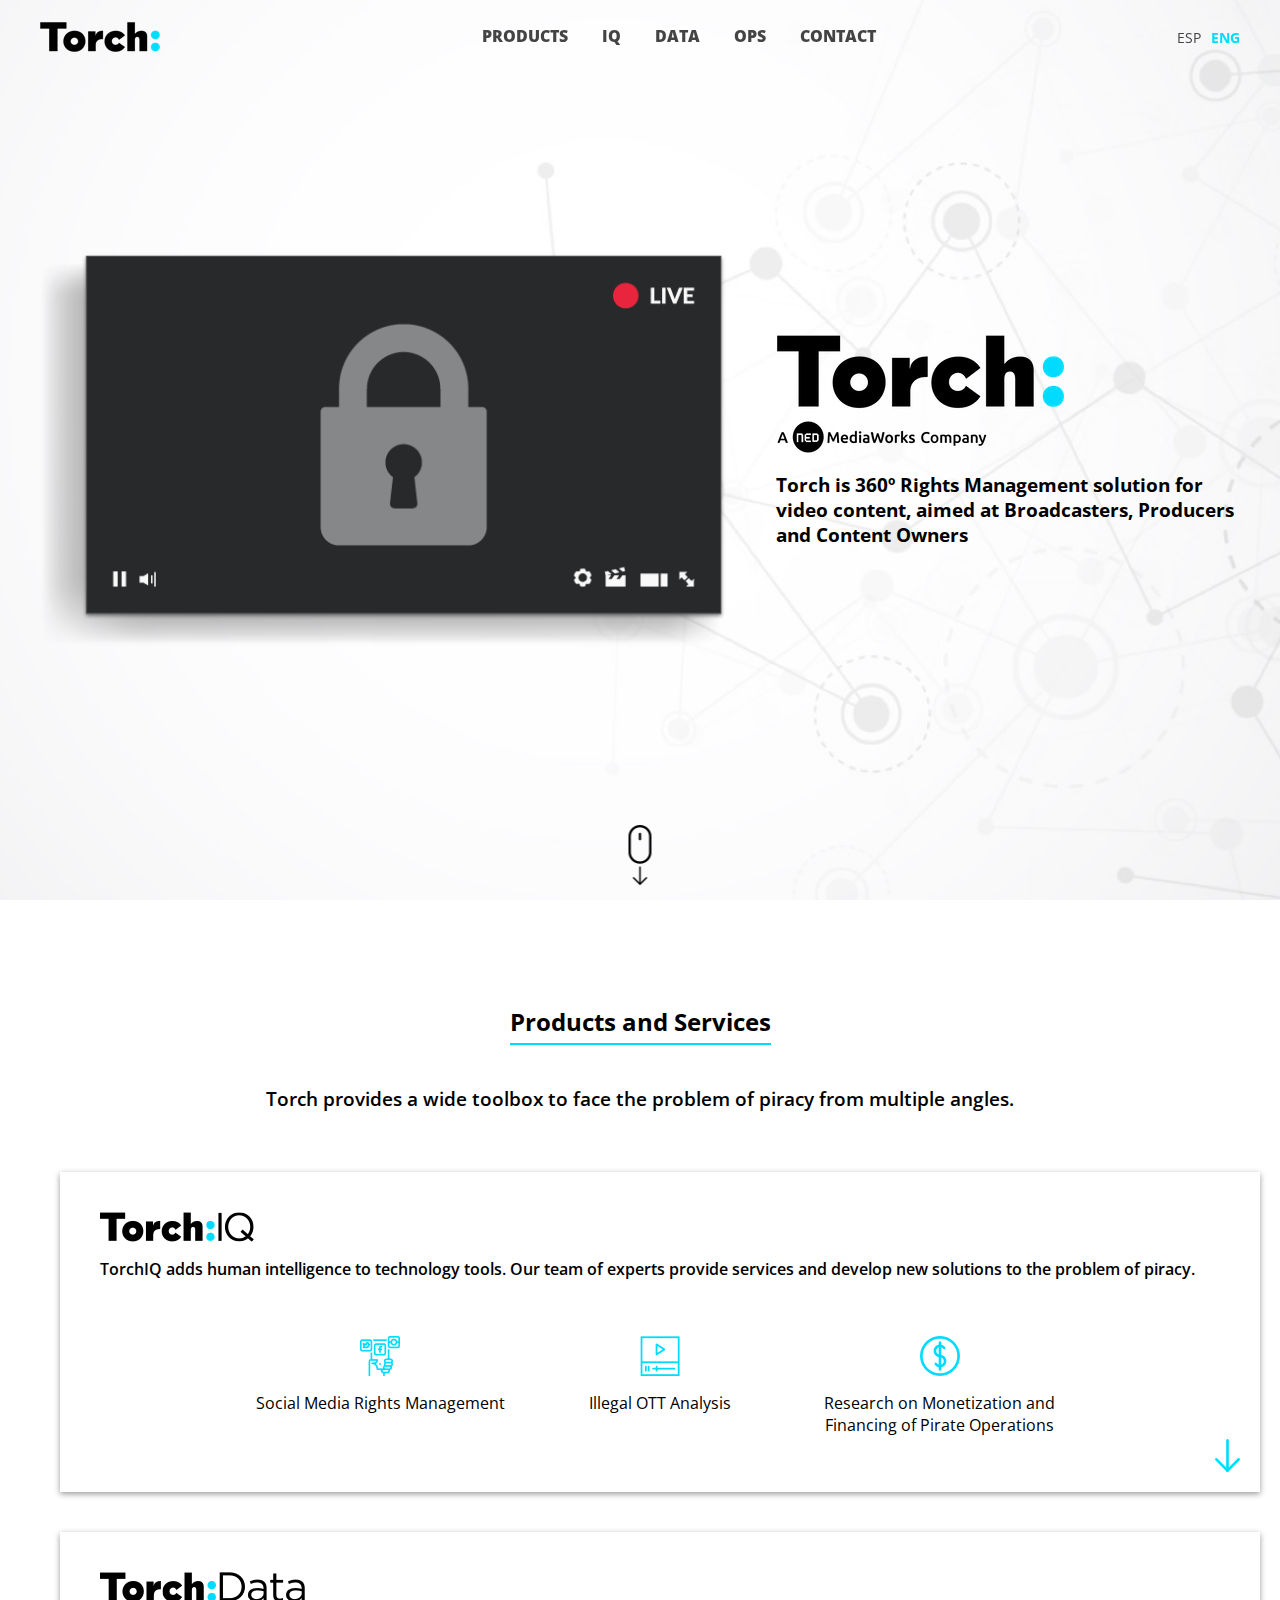
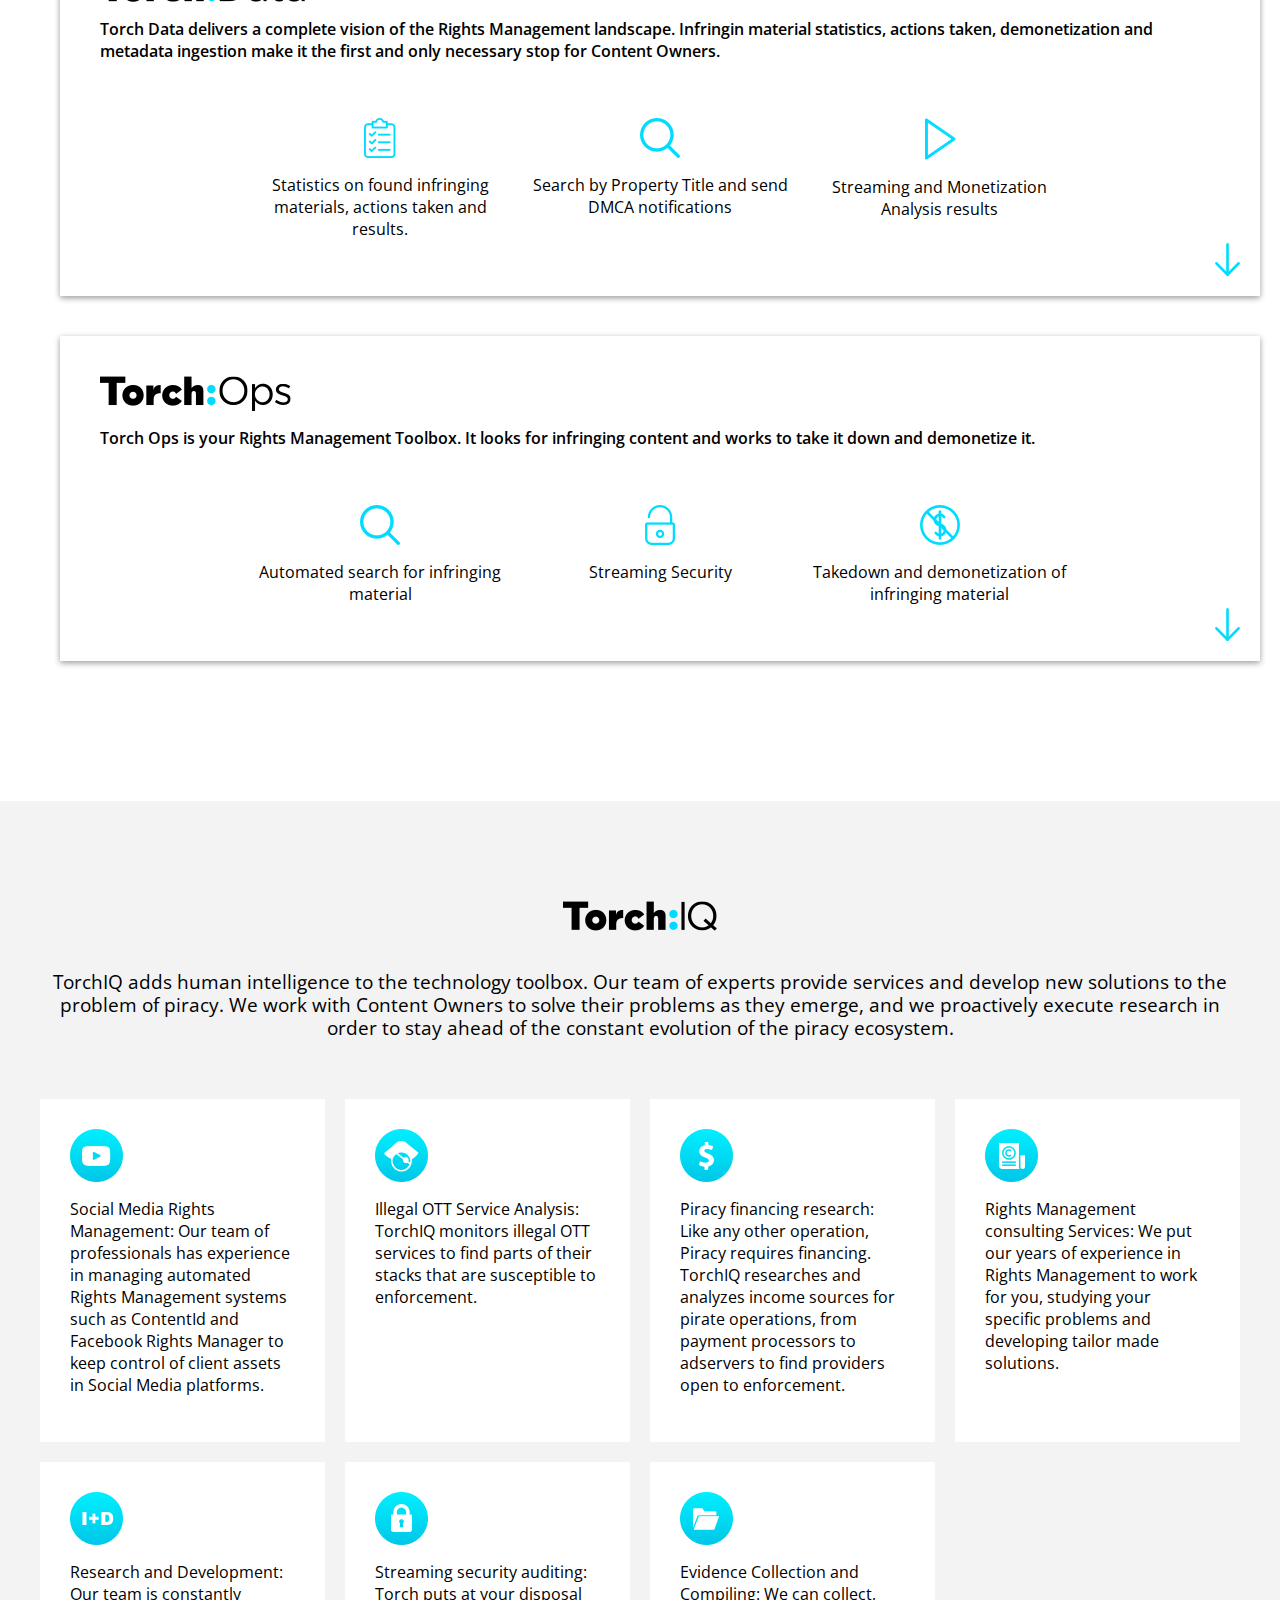
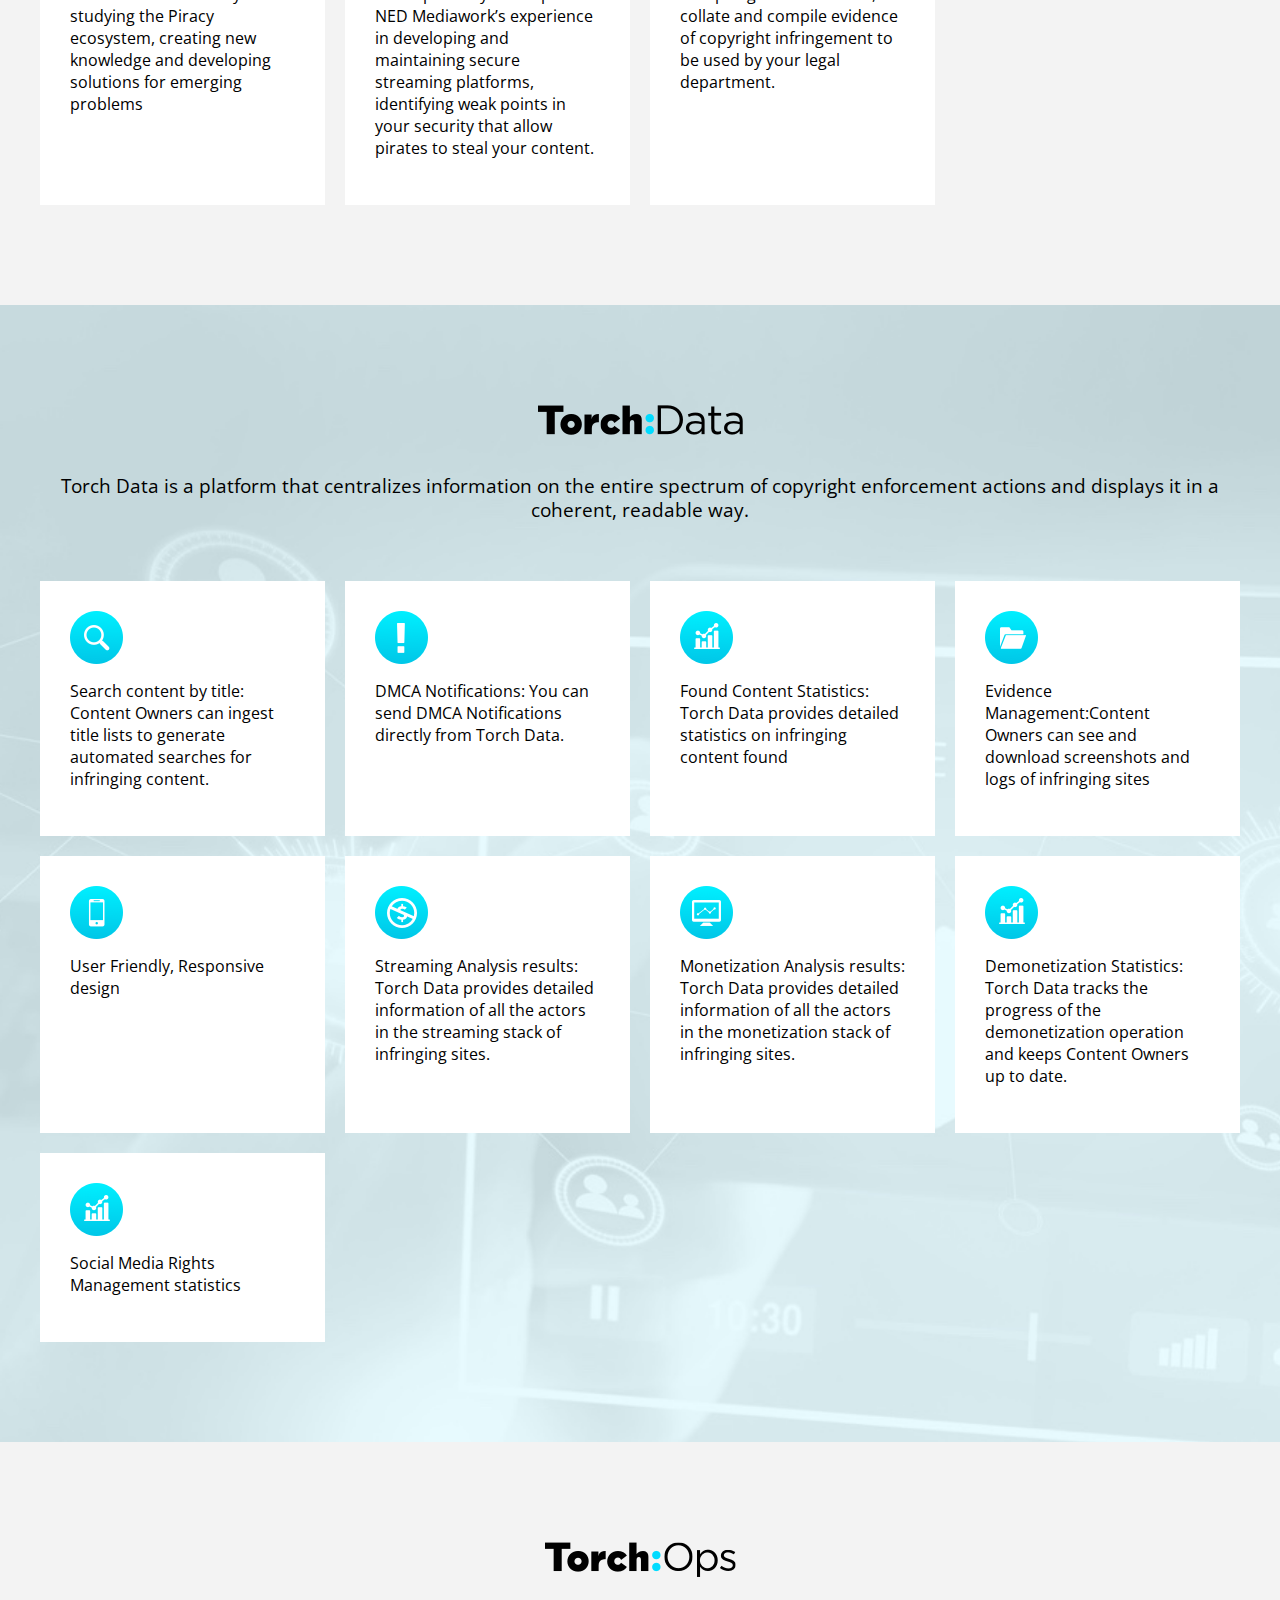
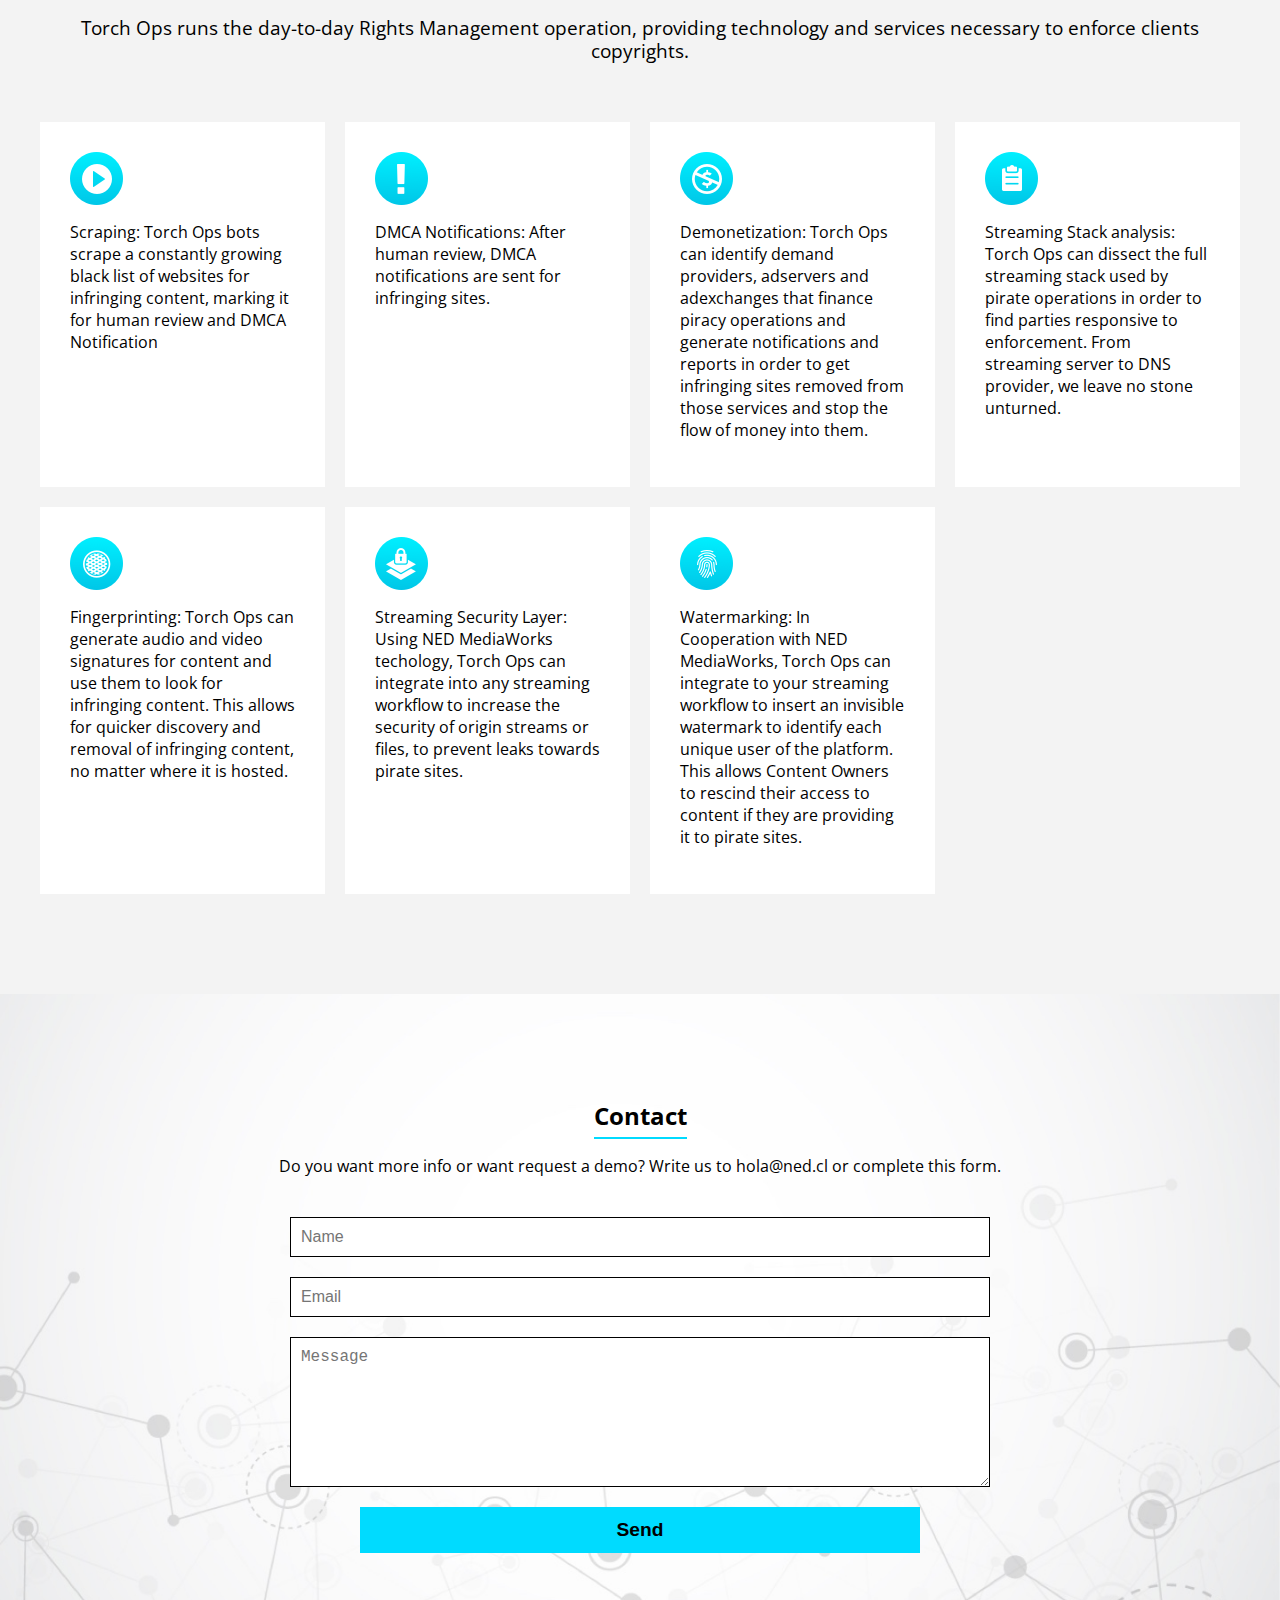
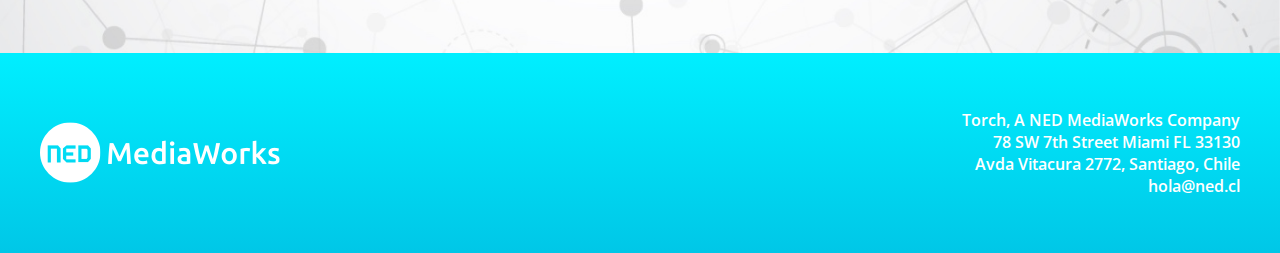
==== commit dfce6b6f: "add english version" ====
--- a/index.html
+++ b/index.html
@@ -5,12 +5,13 @@
   <meta name="viewport" content="width=device-width, initial-scale=1.0">
   <meta http-equiv="X-UA-Compatible" content="ie=edge">
   <title>TORCH</title>
+  <meta name="Description" content="Torch es una solución 360º de Gestión de Derechos para contenido de video digital orientado a Broadcasters, Productores y Dueños de Contenido. ">
   <link href="https://fonts.googleapis.com/css?family=Open+Sans:400,700" rel="stylesheet">
   <link rel="stylesheet" href="assets/css/style.css" />
 
   <!-- Global site tag (gtag.js) - Google Analytics -->
   <script async src="https://www.googletagmanager.com/gtag/js?id=UA-133323738-1"></script>
-  <script>
+  <script async>
     window.dataLayer = window.dataLayer || [];
     function gtag(){dataLayer.push(arguments);}
     gtag('js', new Date());
@@ -22,24 +23,30 @@
 <body>
   <header>
     <div class="container">
-      <a href="index.html" class="logo">
+      <a href="#intro" class="logo">
         <img src="assets/img/logo-final.png" alt="Torch">
       </a>
       <button id="mobilemenu">&#9776;</button>
       <nav>
-        <ul>
-          <li><a href="#products">Productos</a></li>
-          <li><a href="#socialnetworks">Redes Sociales</a></li>
-          <li><a href="#m3u8">M3U8</a></li>
-          <li><a href="#rights">NED Rights Management Lab</a></li>
-          <li><a href="#contact">Contacto</a></li>
+        <ul class="menu">
+          <li><a href="#products">Products</a></li>
+          <li><a href="#torch-iq">IQ</a></li>
+          <li><a href="#torch-data">DATA</a></li>
+          <li><a href="#torch-ops">OPS</a></li>
+          <li><a href="#contact">Contact</a></li>
+        </ul>        
+      </nav>
+      <nav>
+        <ul class="lang">
+          <li><a href="esp.html">ESP</a></li>
+          <li><a class="current" href="index.html">ENG</a></li>
         </ul>
       </nav>
     </div>
   </header>
 
   <main>
-    <section class="intro">
+    <section class="intro" id="intro">
       <div class="container">
         <div class="content">
             <div class="col">
@@ -47,9 +54,8 @@
             </div>
             <div class="col">
               <div class="data">
-                <img src="assets/img/logo-intro.png" alt="">
-                <h3 class="intro">Torch es una solución 360º de Gestión de Derechos para contenido de video digital orientado a Broadcasters, Productores y Dueños de Contenido. 
-                </h3>
+                <img src="assets/img/logo-intro-en.png" alt="NED">
+                <h3 class="intro">Torch is 360º Rights Management solution for video content, aimed at Broadcasters, Producers and Content Owners</h3>
               </div>
             </div>
         </div>
@@ -61,30 +67,30 @@
     
     <section class="products" id="products">
       <div class="container">
-        <h2 class="title">Productos y Servicios</h2>
+        <h2 class="title">Products and Services</h2>
         <div class="block-intro">
-          <p>Torch provee una caja de herramientas ampliada para enfrentar el problema de la piratería desde múltiples ángulos.</p>
+          <p>Torch provides a wide toolbox to face the problem of piracy from multiple angles.</p>
         </div>
         <div class="items-list">
           <div class="item">
             <div class="top">
               <img src="assets/img/logo-torch-iq.png" alt="">
-              <p>TorchIQ agrega inteligencia humana a las herramientas tecnológicas. Nuestro equipo de expertos prestan servicios y desarrollan nuevas soluciones para enfrentar el problema de la piratería.</p>
+              <p>TorchIQ  adds human intelligence to technology tools. Our team of experts provide services and develop new solutions to the problem of piracy.</p>
             </div>
             <div class="bottom">
               <div class="item">
                 <img src="assets/img/ico-iq-01.png">
-                <h3>Gestión de derechos en redes sociales</h3>
+                <h3>Social Media Rights Management</h3>
               </div>
 
               <div class="item">
                 <img src="assets/img/ico-iq-02.png">
-                <h3>Análisis de OTT Ilegales</h3>
+                <h3>Illegal OTT Analysis</h3>
               </div>
 
               <div class="item">
                 <img src="assets/img/ico-iq-03.png">
-                <h3>Estudio de Monetización y Financiamiento de operaciones pirata </h3>
+                <h3>Research on Monetization and Financing of Pirate Operations</h3>
               </div>
             </div>
             <a href="#torch-iq" class="arrow-down">
@@ -95,22 +101,22 @@
           <div class="item">
             <div class="top">
                 <img src="assets/img/logo-torch-data.png" alt="">
-              <p>Torch Data entrega una visión completa del panorama de gestión de derechos. Estadísticas de material infractor encontrado,  acciones tomadas, tasa de respuesta, demonetización y la posibilidad de ingestar metadata para búsqueda hacen que sea la primera y única parada necesaria para los Dueños de Contenido.</p>
+              <p>Torch Data delivers a complete vision of the Rights Management landscape. Infringin material statistics, actions taken, demonetization and metadata ingestion make it the first and only necessary stop for Content Owners.</p>
             </div>
             <div class="bottom">
               <div class="item">
                 <img src="assets/img/ico-data-01.png">
-                <h3>Estadísticas de material infractor encontrado, acciones tomadas y resultados de acciones</h3>
+                <h3>Statistics on found infringing materials, actions taken and results.</h3>
               </div>
 
               <div class="item">
                 <img src="assets/img/ico-data-02.png">
-                <h3>Busqueda por titulo de propiedad y envío de notificaciones</h3>
+                <h3>Search by Property Title and send DMCA notifications</h3>
               </div>
 
                 <div class="item">
                   <img src="assets/img/ico-data-03.png">
-                  <h3>Resultado de análisis de streaming y estadística de monetización</h3>
+                  <h3>Streaming and Monetization Analysis results</h3>
                 </div>
             </div>
             <a href="#torch-data" class="arrow-down">
@@ -121,22 +127,22 @@
           <div class="item">
             <div class="top">
                 <img src="assets/img/logo-torch-ops.png" alt="">
-              <p>Torch Ops es la caja de herramientas integral para gestión de Contenido. Torch Ops busca contenido infractor, y gestiona su eliminación y demonetización.</p>
+              <p>Torch Ops is your Rights Management Toolbox. It looks for infringing content and works to take it down and demonetize it.</p>
             </div>
             <div class="bottom">
               <div class="item">
                 <img src="assets/img/ico-ops-01.png">
-                <h3>Búsqueda Automátizada de Material Infractor</h3>
+                <h3>Automated search for infringing material</h3>
               </div>
 
               <div class="item">
                 <img src="assets/img/ico-ops-02.png">
-                <h3>Securitización de Streams</h3>
+                <h3>Streaming Security</h3>
               </div>
 
                 <div class="item">
                   <img src="assets/img/ico-ops-03.png">
-                  <h3>Notificación y desmonetización de Material Infractor</h3>
+                  <h3>Takedown and demonetization of infringing material</h3>
                 </div>
             </div>
             <a href="#torch-ops" class="arrow-down">
@@ -151,37 +157,37 @@
       <div class="container">
         <div class="top">
           <img src="assets/img/logo-torch-iq.png" alt="Torch IQ">
-          <p>TorchIQ agrega inteligencia humana a las herramientas tecnológicas. Nuestro equipo de expertos prestan servicios y desarrollan nuevas soluciones para enfrentar el problema de la piratería. Trabajamos con Dueños de Contenido en resolver sus problemas a medida que aparecen, y además realizamos investigación proactiva para seguir el paso a la constante evolución del ecosistema de piratería.</p>
+          <p>TorchIQ adds human intelligence to the technology toolbox. Our team of experts provide services and develop new solutions to the problem of piracy. We work with Content Owners to solve their problems as they emerge, and we proactively execute research in order to stay ahead of the constant evolution of the piracy ecosystem.</p>
         </div>
         <div class="bottom items-list">
           <div class="item">
             <img src="assets/img/circle-iq-01.png">
-            <p>Gestión de derechos de redes sociales: Nuestro equipo de profesionales tiene experiencia  en administrar sistemas automatizados de gestión de derechos (ContentID, Rights Manager, etc) para mantener el control del contenido en plataformas sociales.</p>
+            <p>Social Media Rights Management: Our team of professionals has experience in managing automated Rights Management systems such as ContentId and Facebook Rights Manager to keep control of client assets in Social Media platforms.</p>
           </div>
           <div class="item">
             <img src="assets/img/circle-iq-02.png">
-            <p>Análisis de OTT Ilegales (IPTV): TorchIQ monitorea servicios de OTT ilegales con el fin de encontrar puntos susceptibles a enforcement en sus stacks.</p>
+            <p>Illegal OTT Service Analysis: TorchIQ monitors illegal OTT services to find parts of their stacks that are susceptible to enforcement.</p>
           </div>
           <div class="item">
             <img src="assets/img/circle-iq-03.png">
-            <p>Seguimiento de financiamiento de operaciones piratas: Como cualquier otra operación, la piratería requiere de financiamiento. Torch estudia y analiza las fuentes de financiamiento con el fin de encontrar actores responsivos a enforcement, ya sean procesadores de pagos, adservers, adexchanges, etc.</p>
+            <p>Piracy financing research: Like any other operation, Piracy requires financing. TorchIQ researches and analyzes income sources for pirate operations, from payment processors to adservers to find providers open to enforcement.</p>
           </div>
           <div class="item">
             <img src="assets/img/circle-iq-04.png">
-            <p>Consultorías de gestión de derechos: Torch cuenta con años de experiencia en Gestión de Derechos. Ponemos esa experiencia a disposición de nuestros clientes, estudiando los problemas particulares de cada organización y proponiendo soluciones específicas.</p>
-          </div>
-          <div class="item">
-              <img src="assets/img/circle-iq-05.png">
-              <p>Investigación y desarrollo: El equipo de Torch está constantemente estudiando el ecosistema de piratería, persiguiendo nuevos conocimientos y desarrollando nuevas soluciones a problemas emergentes.</p>
-            </div>
-            <div class="item">
-              <img src="assets/img/circle-iq-06.png">
-              <p>Auditorías de seguridad de streaming: Torch pone a disposición de dueños de contenido la experiencia de NED MediaWorks en streaming, con el fin de identificar vulnerabilidades en la infraestructura que permiten el robo de señales o archivos que terminan siendo distribuidos por sitios piratas.</p>
-            </div>
-            <div class="item">
-              <img src="assets/img/circle-iq-07.png">
-              <p>Preparación de dossier de evidencias: Torch puede recolectar para sus clientes información y evidencia de uso ilegítimo de contenido, para su uso por parte de los departamentos legales de dueños de contenidos en acciones legales, de llegar a ser necesario.</p>
-            </div>            
+            <p>Rights Management consulting Services: We put our years of experience in Rights Management to work for you, studying your specific problems and developing tailor made solutions.</p>
+          </div>
+          <div class="item">
+            <img src="assets/img/circle-iq-05.png">
+            <p>Research and Development: Our team is constantly studying the Piracy ecosystem, creating new knowledge and developing solutions for emerging problems </p>
+          </div>
+          <div class="item">
+            <img src="assets/img/circle-iq-06.png">
+            <p>Streaming security auditing: Torch puts at your disposal NED Mediawork’s experience in developing and maintaining secure streaming platforms, identifying weak points in your security that allow pirates to steal your content.</p>
+          </div>
+          <div class="item">
+            <img src="assets/img/circle-iq-07.png">
+            <p>Evidence Collection and Compiling: We can collect, collate and compile evidence of copyright infringement to be used by your legal department.</p>
+          </div>
         </div>
       </div>
     </section>
@@ -190,44 +196,44 @@
       <div class="container">
         <div class="top">
           <img src="assets/img/logo-torch-data.png" alt="Torch Data">
-          <p>Torch es una plataforma digital que centraliza información de todo el espectro de acciones de Gestión de Derechos de manera coherente y entendible para el usuario.</p>
+          <p>Torch Data is a platform that centralizes information on the entire spectrum of copyright enforcement actions and displays it in a coherent, readable way.</p>
         </div>
         <div class="bottom items-list">
           <div class="item">
             <img src="assets/img/circle-data-01.png" alt="">
-            <p>Búsqueda por título de propiedad: Dueños de Contenido pueden ingestar listas de títulos para generar búsquedas automatizadas de contenido infractor</p>
+            <p>Search content by title: Content Owners can ingest title lists to generate automated searches for infringing content.</p>
           </div>
           <div class="item">
             <img src="assets/img/circle-data-02.png" alt="">
-            <p>Envío de notificaciones: Torch Data permite el envío de Notificaciones DMCA desde la misma plataforma.</p>
+            <p>DMCA Notifications: You can send DMCA Notifications directly from Torch Data. </p>
           </div>
           <div class="item">
             <img src="assets/img/circle-data-03.png" alt="">
-            <p>Ver estadística de resultados de búsqueda: Torch entrega estadísticas por título del contenido infractor detectado.</p>
+            <p>Found Content Statistics: Torch Data provides detailed statistics on infringing content found</p>
           </div>
           <div class="item">
             <img src="assets/img/circle-data-04.png" alt="">
-            <p>Gestión de evidencia: Permite al usuario descargar screenshots y registros de sitios usando material infractor.</p>
+            <p>Evidence Management:Content Owners  can see and download screenshots and logs of infringing sites</p>
           </div>
           <div class="item">
             <img src="assets/img/circle-data-05.png" alt="">
-            <p>Plataforma amigable y adaptable a smartphone (responsive) </p>
+            <p>User Friendly, Responsive design </p>
           </div>
           <div class="item">
             <img src="assets/img/circle-data-06.png" alt="">
-            <p>Resultado de análisis de streaming: Torch Data entrega información detallada de los actores que prestan servicios de tecnología a sitios de streaming ilegales.</p>
+            <p>Streaming Analysis results: Torch Data provides detailed information of all the actors in the streaming stack of infringing sites.</p>
           </div>
           <div class="item">
             <img src="assets/img/circle-data-07.png" alt="">
-            <p>Estadística de monetización: Torch Data entrega información detallada de los actores que prestan servicios de monetización a operaciones pirata.</p>
+            <p>Monetization Analysis results: Torch Data provides detailed information of all the actors in the monetization stack of infringing sites.</p>
           </div>
           <div class="item">
             <img src="assets/img/circle-data-08.png" alt="">
-            <p>Estadística de desmonetización: Torch Data rastrea el progreso de la operación de demonetización y entrega la información a los Dueños de Contenido </p>
+            <p>Demonetization Statistics: Torch Data tracks the progress of the demonetization operation and keeps Content Owners up to date.</p>
           </div>
           <div class="item">
             <img src="assets/img/circle-data-09.png" alt="">
-            <p>Estadística de gestión de derecho en redes sociales</p>
+            <p>Social Media Rights Management statistics</p>
           </div>          
         </div>
       </div>
@@ -237,36 +243,36 @@
       <div class="container">
         <div class="top">
           <img src="assets/img/logo-torch-ops.png" alt="Torch Ops">
-          <p>Torch Ops maneja las operaciones diarias de Gestión de Derechos, proveyendo la tecnología y los servicios necesarios para hacer valer el derecho de autor de los Dueños de Contenido.</p>
+          <p>Torch Ops runs the day-to-day Rights Management operation, providing technology and services necessary to enforce clients copyrights.</p>
         </div>
         <div class="bottom items-list">
           <div class="item">
             <img src="assets/img/circle-ops-01.png" alt="">
-            <p>Scraping: Los bots de Torch Ops buscan contenido en una lista de sitios en constante ampiación, marcando el contenido infractor para su notificación</p>
+            <p>Scraping: Torch Ops bots scrape a constantly growing black list of websites for infringing content, marking it for human review and DMCA Notification</p>
           </div>
           <div class="item">
             <img src="assets/img/circle-ops-02.png" alt="">
-            <p>Notificaciones: Luego de un proceso de revisión humana, Torch Ops envía las notificaciones DMCA a los proveedores correspondientes.</p>
+            <p>DMCA Notifications: After human review, DMCA notifications are sent for infringing sites.</p>
           </div>
           <div class="item">
             <img src="assets/img/circle-ops-03.png" alt="">
-            <p>Desmonetización: Torch Ops puede identificar a los proveedores de demanda, adservers y adexchanges que financian operacione spirata, y generar notificaciones y otros documentos para conseguir la baja de esos servicios, y detener el flujo de dinero.</p>
+            <p>Demonetization: Torch Ops can identify demand providers, adservers and adexchanges that finance piracy operations and generate notifications and reports in order to get infringing sites removed from those services and stop the flow of money into them.</p>
           </div>
           <div class="item">
             <img src="assets/img/circle-ops-04.png" alt="">
-            <p>Análisis de streaming: Torch Ops puede analizar el stack completo que permite a los sitios de streaming ilegal funcionar, para encontrar actores responsivos. Desde el servidor de streaming al proveedor de DNS, no dejamos piedra sin voltear. </p>
+            <p>Streaming Stack analysis: Torch Ops can dissect the full streaming stack used by pirate operations in order to find parties responsive to enforcement. From streaming server to DNS provider, we leave no stone unturned.</p>
           </div>
           <div class="item">
             <img src="assets/img/circle-ops-05.png" alt="">
-            <p>Fingerprinting: Torch Ops puede generar firmas únicas para activos de video y audio, y  usarlas para encontrar contenido infractor. Esto permite ubicar plataformas y actores pirata de manera más rápida y efectiva, encontrando la pieza de video en si misma, sin importar donde esté alojada.</p>
+            <p>Fingerprinting: Torch Ops can generate audio and video signatures for content and use them to look for infringing content. This allows for quicker discovery and removal of infringing content, no matter where it is hosted.</p>
           </div>
           <div class="item">
             <img src="assets/img/circle-ops-06.png" alt="">
-            <p>Capa de seguridad de streaming: Usando tecnología de NED MediaWorks, Torch Ops puede integrarse con cualquier flujo de streaming para fortalecer la seguridad de los streams o archivos de origen, evitando su potencial filtración a sitios piratas.</p>
+            <p>Streaming Security Layer: Using NED MediaWorks techology, Torch Ops can integrate into any streaming workflow to increase the security of origin streams or files, to prevent leaks towards pirate sites.</p>
           </div>
           <div class="item">
             <img src="assets/img/circle-ops-07.png" alt="">
-            <p>Watermarking: En cooperación con NEd MediaWorks, Torch Ops puede integrarse a cualquier flujo de streaming para agregar una marca de agua invisible que identifica a cada usuario único. Esto permite que en el caso de que un usuario legítimo esté redistribuyendo el contenido de manera ilegal, se le pueda cortar el acceso de manera expedita para detener la infracción.</p>
+            <p>Watermarking: In Cooperation with NED MediaWorks, Torch Ops can integrate to your streaming workflow to insert an invisible watermark to identify each unique user of the platform. This allows Content Owners to rescind their access to content if they are providing it to pirate sites.</p>
           </div>
         </div>
       </div>
@@ -274,17 +280,17 @@
 
     <section class="contacto" id="contact">
       <div class="container">
-        <h2 class="title">Contacto</h2>
+        <h2 class="title">Contact</h2>
         <div class="data">
-          <p>¿Quieres saber mas, o quieres cotizar una demo? escríbenos a hola@ned.cl o completa este formulario.</p>
+          <p>Do you want more info or want request a demo? Write us to hola@ned.cl or complete this form.</p>
         </div>
         <div class="form">
           <form method="POST" action="http://formspree.io/hola@ned.cl">
             <input type="hidden" name="_next" value="//torchdata.io/gracias.html" />
-            <input type="name" name="name" placeholder="Nombre">
-            <input type="email" name="email" placeholder="Correo electrónico">
-            <textarea name="message" placeholder="Mensaje"></textarea>
-            <button class="submit" type="submit">Enviar</button>
+            <input type="name" name="name" placeholder="Name">
+            <input type="email" name="email" placeholder="Email">
+            <textarea name="message" placeholder="Message"></textarea>
+            <button class="submit" type="submit">Send</button>
           </form>
         </div>
       </div>
@@ -297,7 +303,7 @@
           <img src="assets/img/logo-footer.png" alt="NED">
       </div>
       <div class="col">
-        <p>Torch, Una empresa de NED MediaWorks<br>
+        <p>Torch, A NED MediaWorks Company<br>
           78 SW 7th Street Miami FL 33130<br>
           Avda Vitacura 2772, Santiago, Chile<br>
           <a href="mailto:hola@ned.cl" target="_blank">hola@ned.cl</a>
@@ -306,7 +312,7 @@
     </div>
   </footer>
 
-  <script src="https://code.jquery.com/jquery-2.2.0.min.js" type="text/javascript"></script>
+  <script src="https://code.jquery.com/jquery-2.2.4.min.js" integrity="sha256-BbhdlvQf/xTY9gja0Dq3HiwQF8LaCRTXxZKRutelT44=" crossorigin="anonymous"></script>
   <script src="assets/js/main.js" type="text/javascript" charset="utf-8"></script>
 </body>
 </html>--- a/assets/css/style.css
+++ b/assets/css/style.css
@@ -144,11 +144,31 @@
           background: #FFF; } }
       @media only screen and (min-width: 1200px) {
         header .container nav {
-          display: block; } }
-      header .container nav ul {
+          display: -webkit-box;
+          display: -moz-box;
+          display: -ms-flexbox;
+          display: -webkit-flex;
+          display: flex;
+          -webkit-flex-wrap: wrap;
+          -moz-flex-wrap: wrap;
+          -ms-flex-wrap: wrap;
+          flex-wrap: wrap;
+          -webkit-justify-content: flex-end;
+          -moz-justify-content: flex-end;
+          -ms-justify-content: flex-end;
+          -webkit-box-pack: end;
+          justify-content: flex-end;
+          -ms-flex-pack: flex-end;
+          -webkit-align-items: center;
+          -moz-align-items: center;
+          -ms-align-items: center;
+          -webkit-box-align: center;
+          -ms-flex-align: center;
+          align-items: center; } }
+      header .container nav ul.menu {
         padding: 20px 0 0; }
         @media only screen and (min-width: 1200px) {
-          header .container nav ul {
+          header .container nav ul.menu {
             padding: 0;
             display: -webkit-box;
             display: -moz-box;
@@ -171,18 +191,64 @@
             -webkit-box-align: center;
             -ms-flex-align: center;
             align-items: center; } }
-        header .container nav ul li {
+        header .container nav ul.menu li {
           text-transform: uppercase;
           font-weight: 800; }
           @media only screen and (min-width: 1200px) {
-            header .container nav ul li {
+            header .container nav ul.menu li {
               margin: 0 0 0 30px; } }
-          header .container nav ul li a {
+          header .container nav ul.menu li a {
             display: block;
             border-bottom: 2px solid transparent;
             padding: 5px 2px; }
-            header .container nav ul li a:hover {
+            header .container nav ul.menu li a:hover {
               border-bottom: 2px solid #00dbff; }
+      header .container nav ul.lang {
+        padding: 30px 0 0 0;
+        margin: 0;
+        display: -webkit-box;
+        display: -moz-box;
+        display: -ms-flexbox;
+        display: -webkit-flex;
+        display: flex;
+        -webkit-flex-wrap: wrap;
+        -moz-flex-wrap: wrap;
+        -ms-flex-wrap: wrap;
+        flex-wrap: wrap;
+        -webkit-justify-content: flex-start;
+        -moz-justify-content: flex-start;
+        -ms-justify-content: flex-start;
+        -webkit-box-pack: start;
+        justify-content: flex-start;
+        -ms-flex-pack: flex-start;
+        -webkit-align-items: center;
+        -moz-align-items: center;
+        -ms-align-items: center;
+        -webkit-box-align: center;
+        -ms-flex-align: center;
+        align-items: center; }
+        @media only screen and (min-width: 1200px) {
+          header .container nav ul.lang {
+            padding: 0;
+            -webkit-justify-content: flex-end;
+            -moz-justify-content: flex-end;
+            -ms-justify-content: flex-end;
+            -webkit-box-pack: end;
+            justify-content: flex-end;
+            -ms-flex-pack: flex-end; } }
+        header .container nav ul.lang li {
+          margin: 0 10px 0 0;
+          font-size: 0.9rem; }
+          @media only screen and (min-width: 1200px) {
+            header .container nav ul.lang li {
+              margin: 0 0 0 10px; } }
+          header .container nav ul.lang li a {
+            display: block; }
+            header .container nav ul.lang li a:hover {
+              color: #00dbff; }
+            header .container nav ul.lang li a.current {
+              font-weight: bold;
+              color: #00dbff; }
   header.active {
     background: #FFF;
     -webkit-box-shadow: 0px 0 13px 2px rgba(0, 0, 0, 0.2);
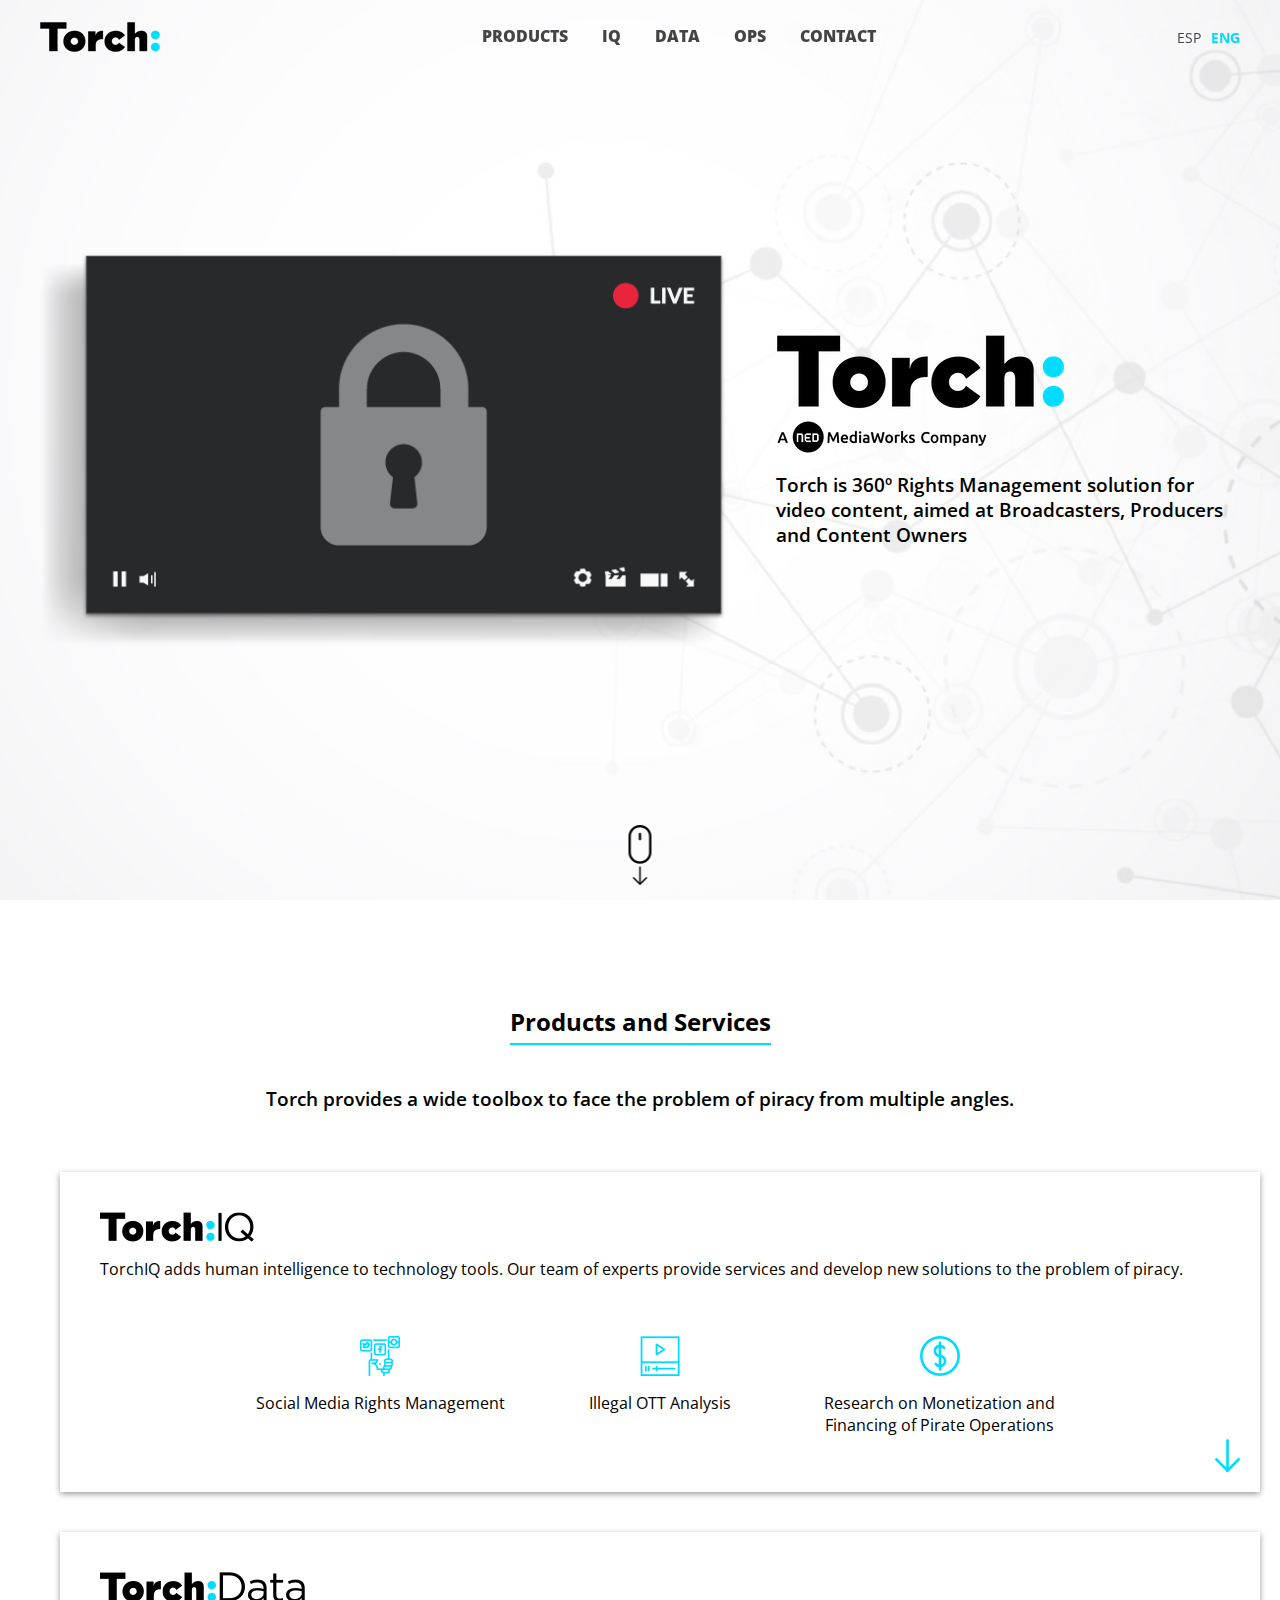
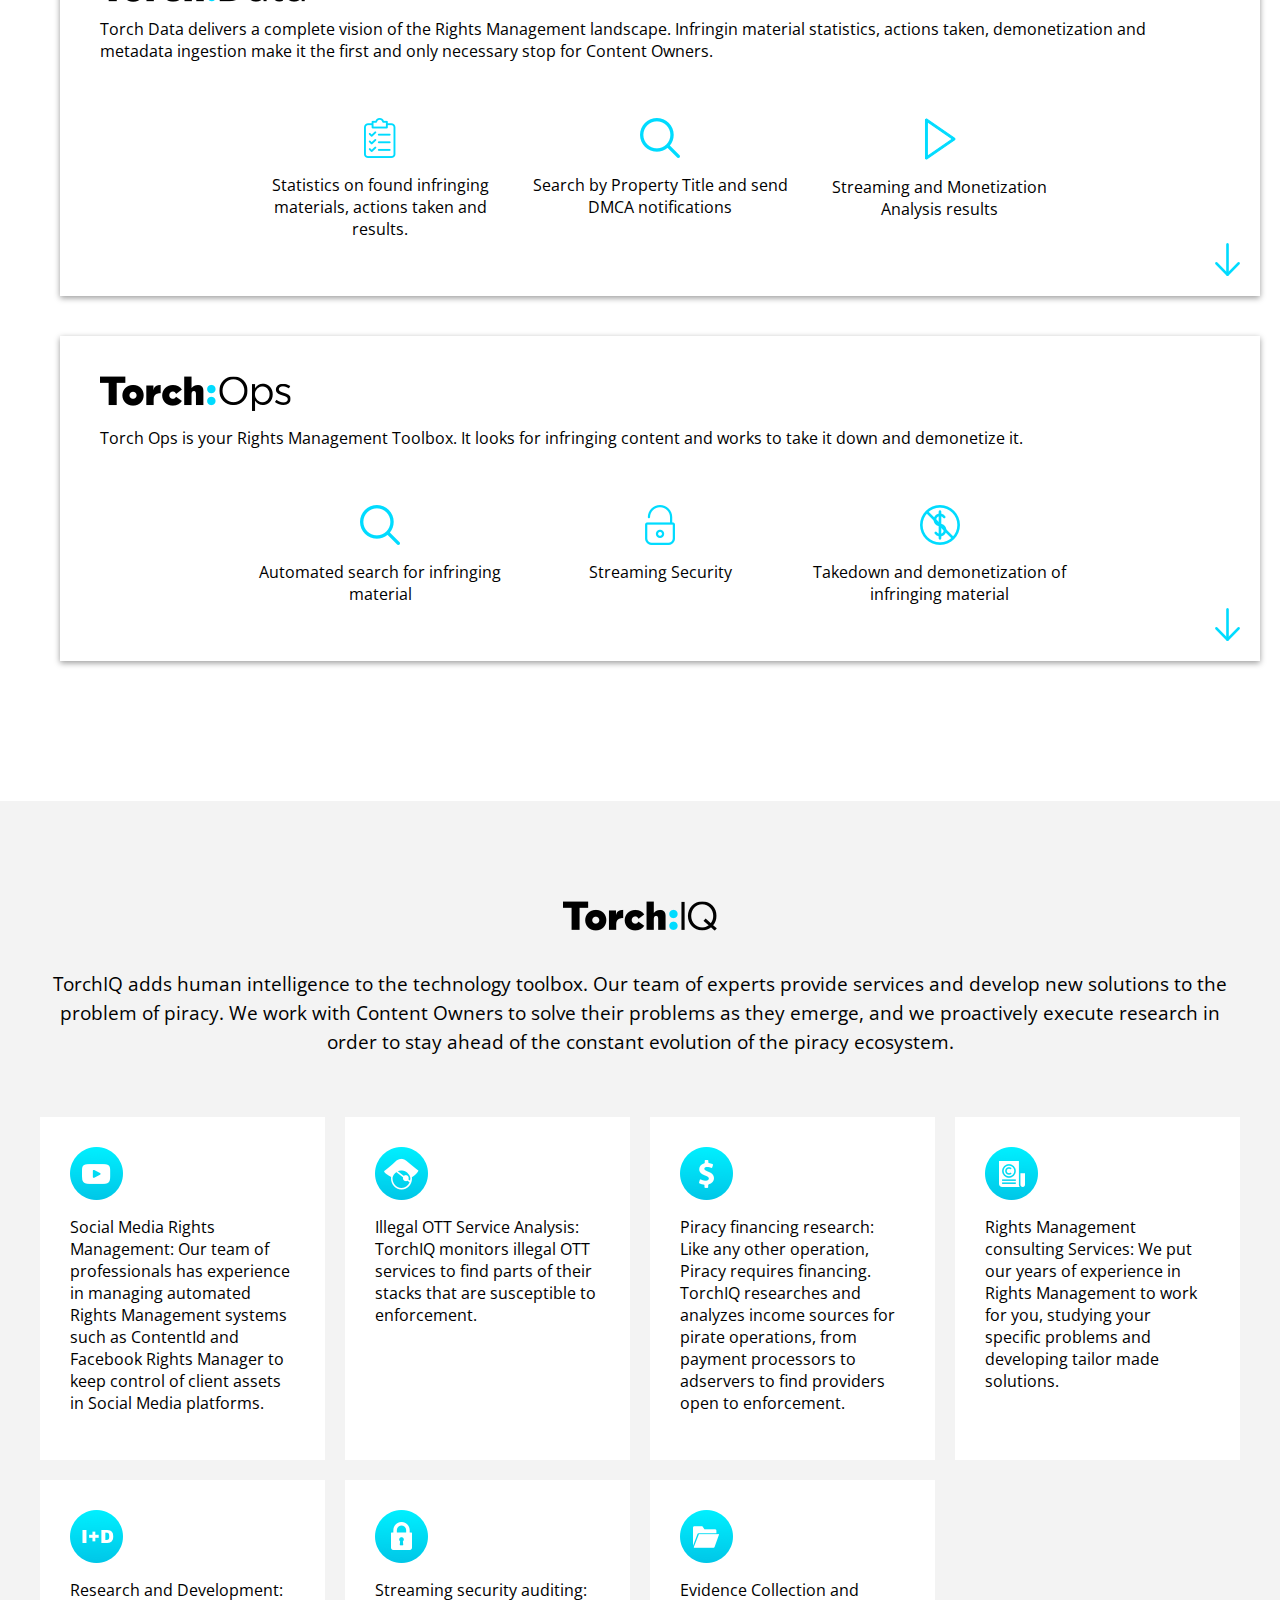
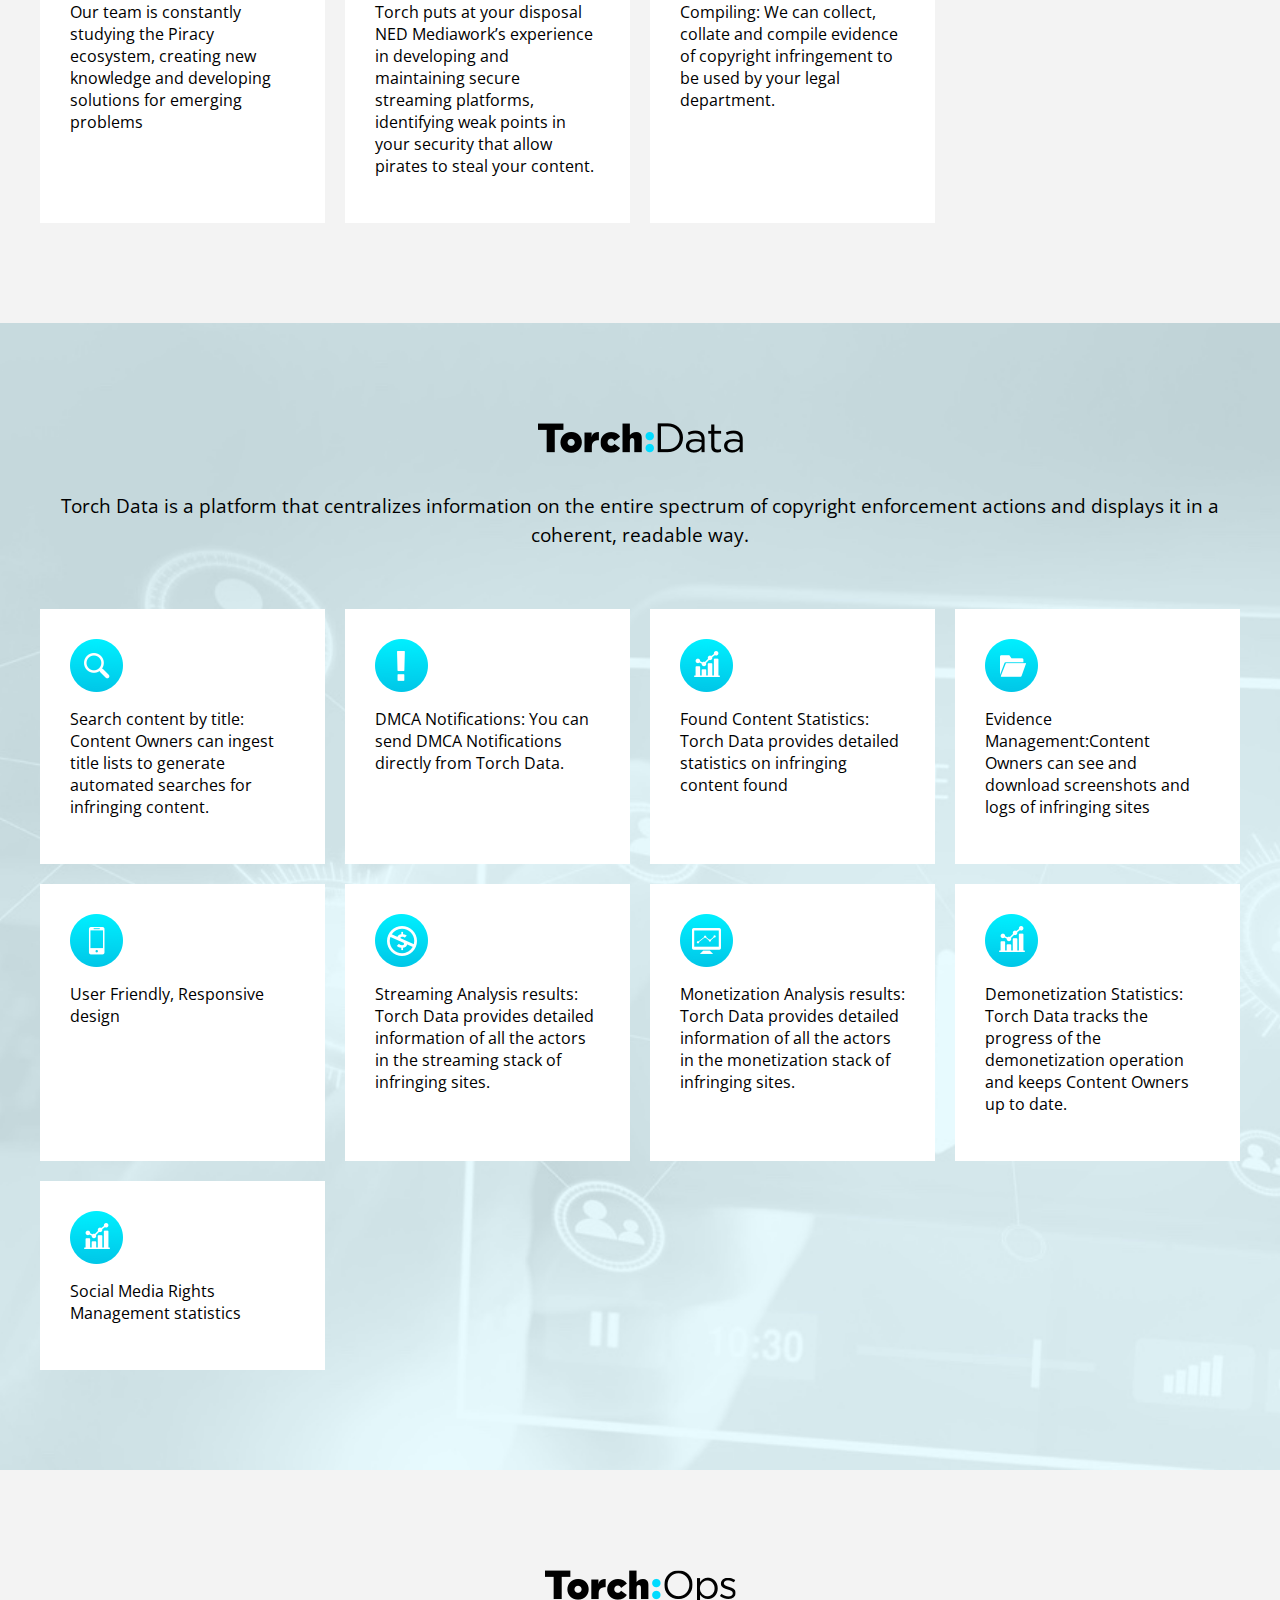
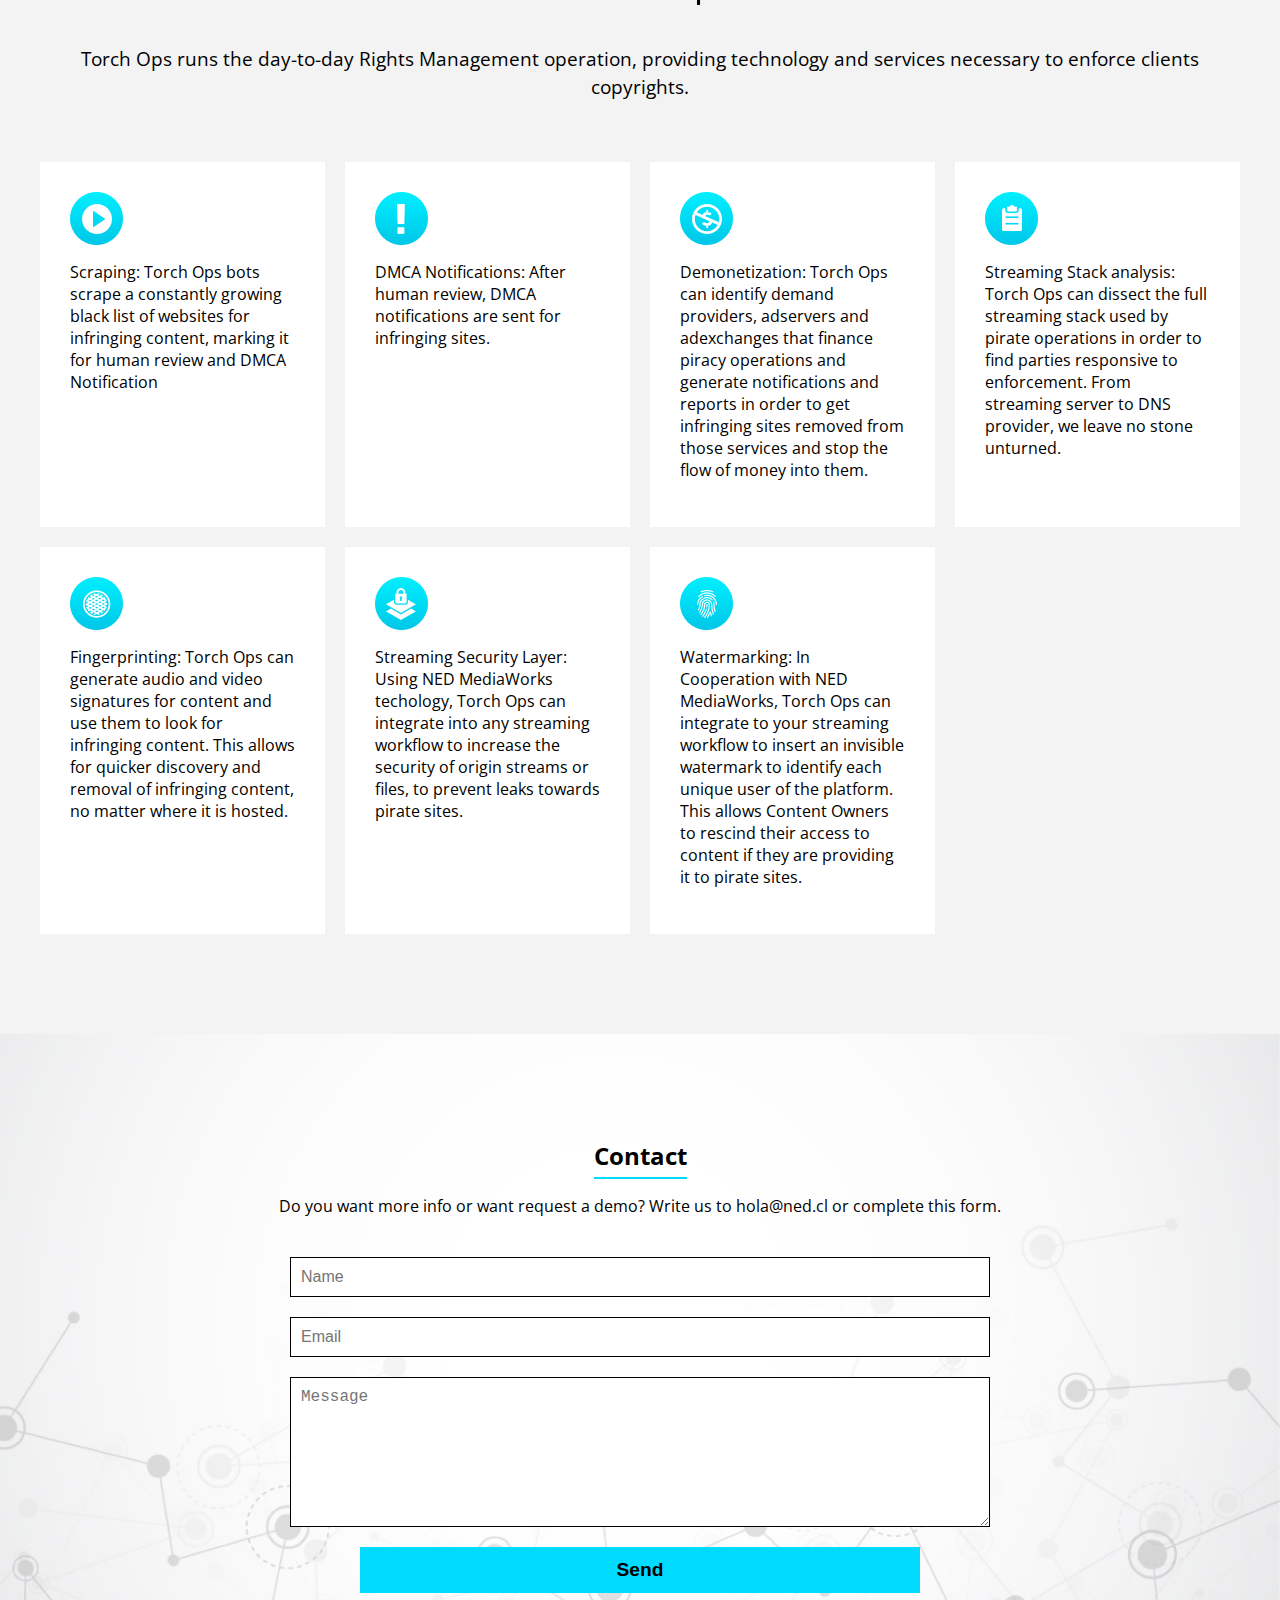
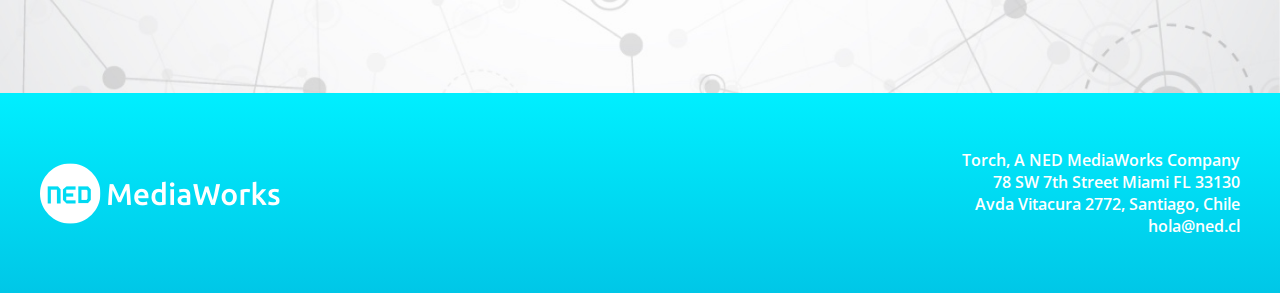
==== commit dff65719: "css fixes fonts" ====
--- a/index.html
+++ b/index.html
@@ -6,7 +6,7 @@
   <meta http-equiv="X-UA-Compatible" content="ie=edge">
   <title>TORCH</title>
   <meta name="Description" content="Torch es una solución 360º de Gestión de Derechos para contenido de video digital orientado a Broadcasters, Productores y Dueños de Contenido. ">
-  <link href="https://fonts.googleapis.com/css?family=Open+Sans:400,700" rel="stylesheet">
+  <link href="https://fonts.googleapis.com/css?family=Open+Sans:300,400,600,700,800" rel="stylesheet">
   <link rel="stylesheet" href="assets/css/style.css" />
 
   <!-- Global site tag (gtag.js) - Google Analytics -->
--- a/assets/css/style.css
+++ b/assets/css/style.css
@@ -306,6 +306,8 @@
           margin: 0;
           padding: 0 0 0 50px;
           text-align: left; } }
+      main section.intro .container .content .col .data h3 {
+        font-weight: 600; }
   main section.intro .container a.scroll {
     position: relative;
     display: table;
@@ -352,7 +354,7 @@
         margin: 0 20 40px 0;
         padding: 40px; } }
     main section.products .container .items-list > .item .top p {
-      font-weight: 600; }
+      font-weight: 400; }
     main section.products .container .items-list > .item .bottom {
       display: -webkit-box;
       display: -moz-box;
@@ -468,7 +470,7 @@
         margin: 0 0 20px 0; }
       main section.block-products .container .top p {
         font-size: 1.2rem;
-        line-height: 1.2; }
+        line-height: 1.5; }
     main section.block-products .container .bottom.items-list {
       display: -ms-grid;
       display: grid;
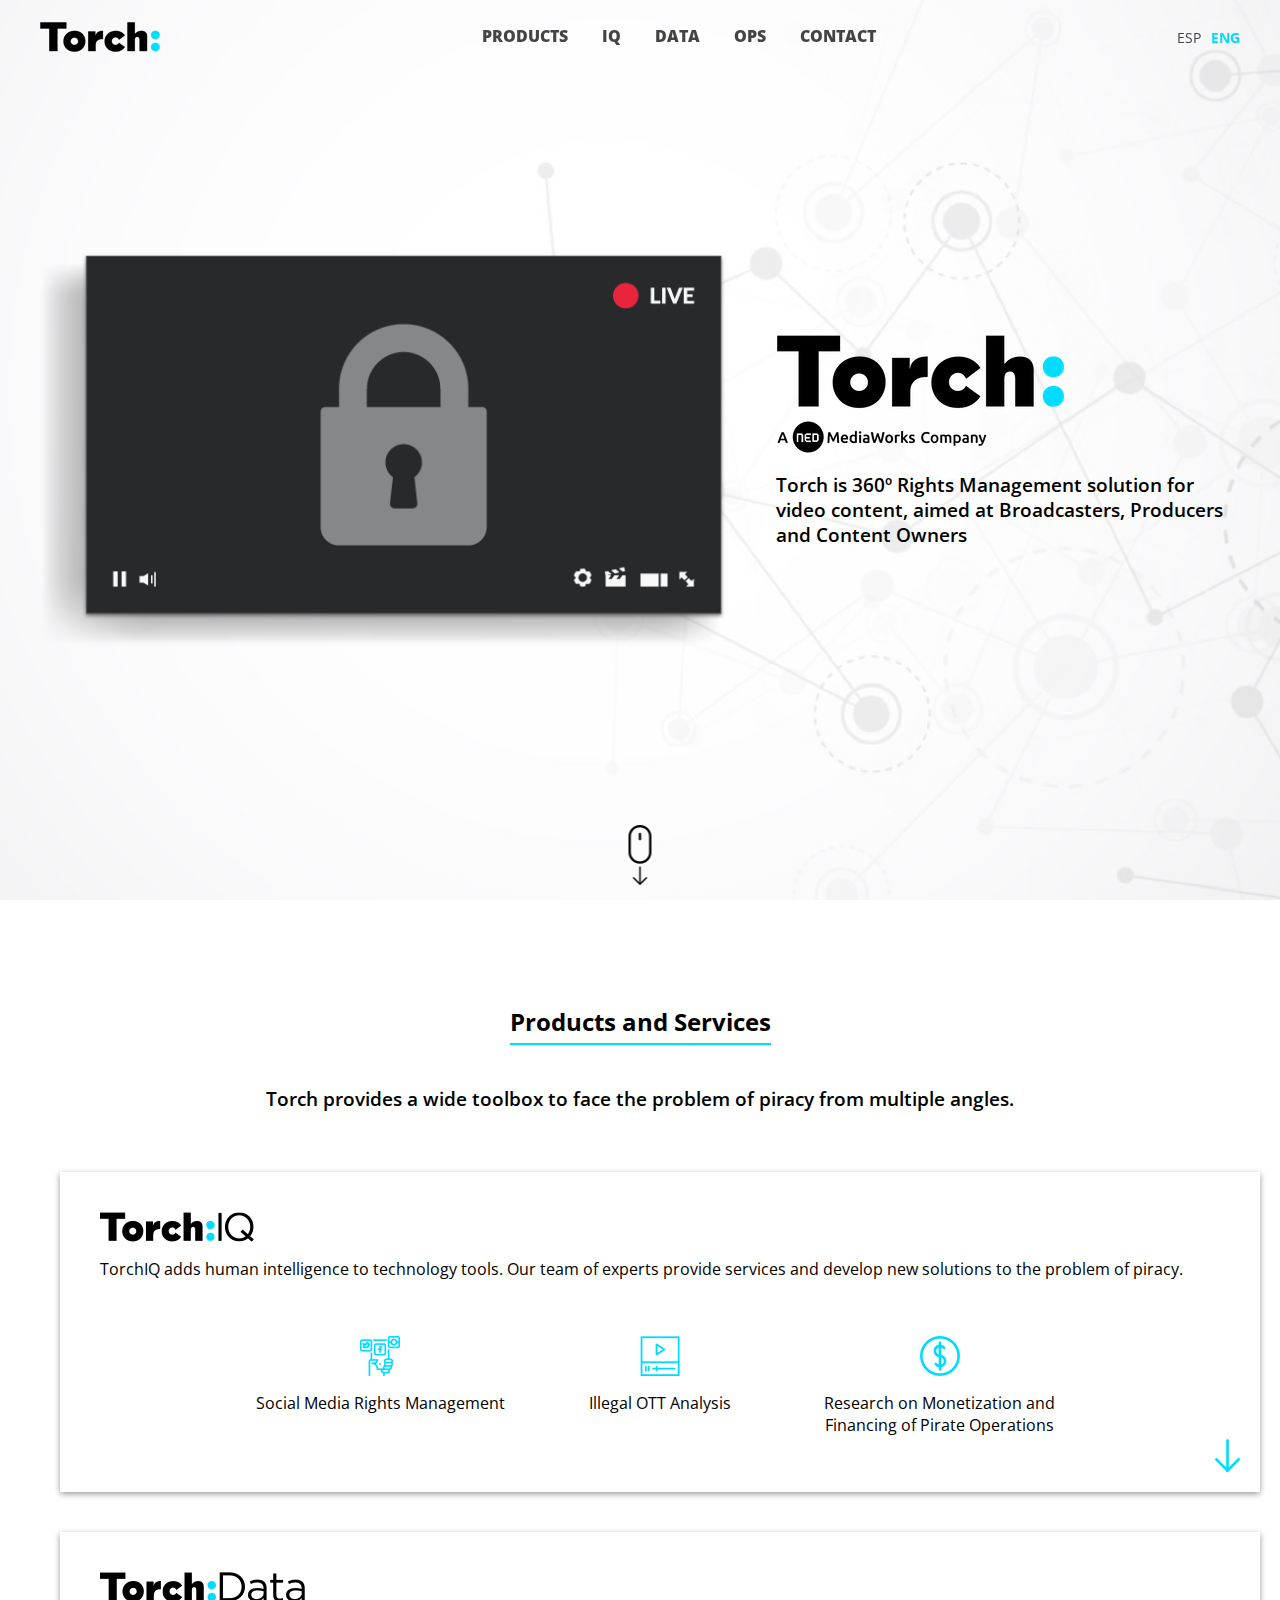
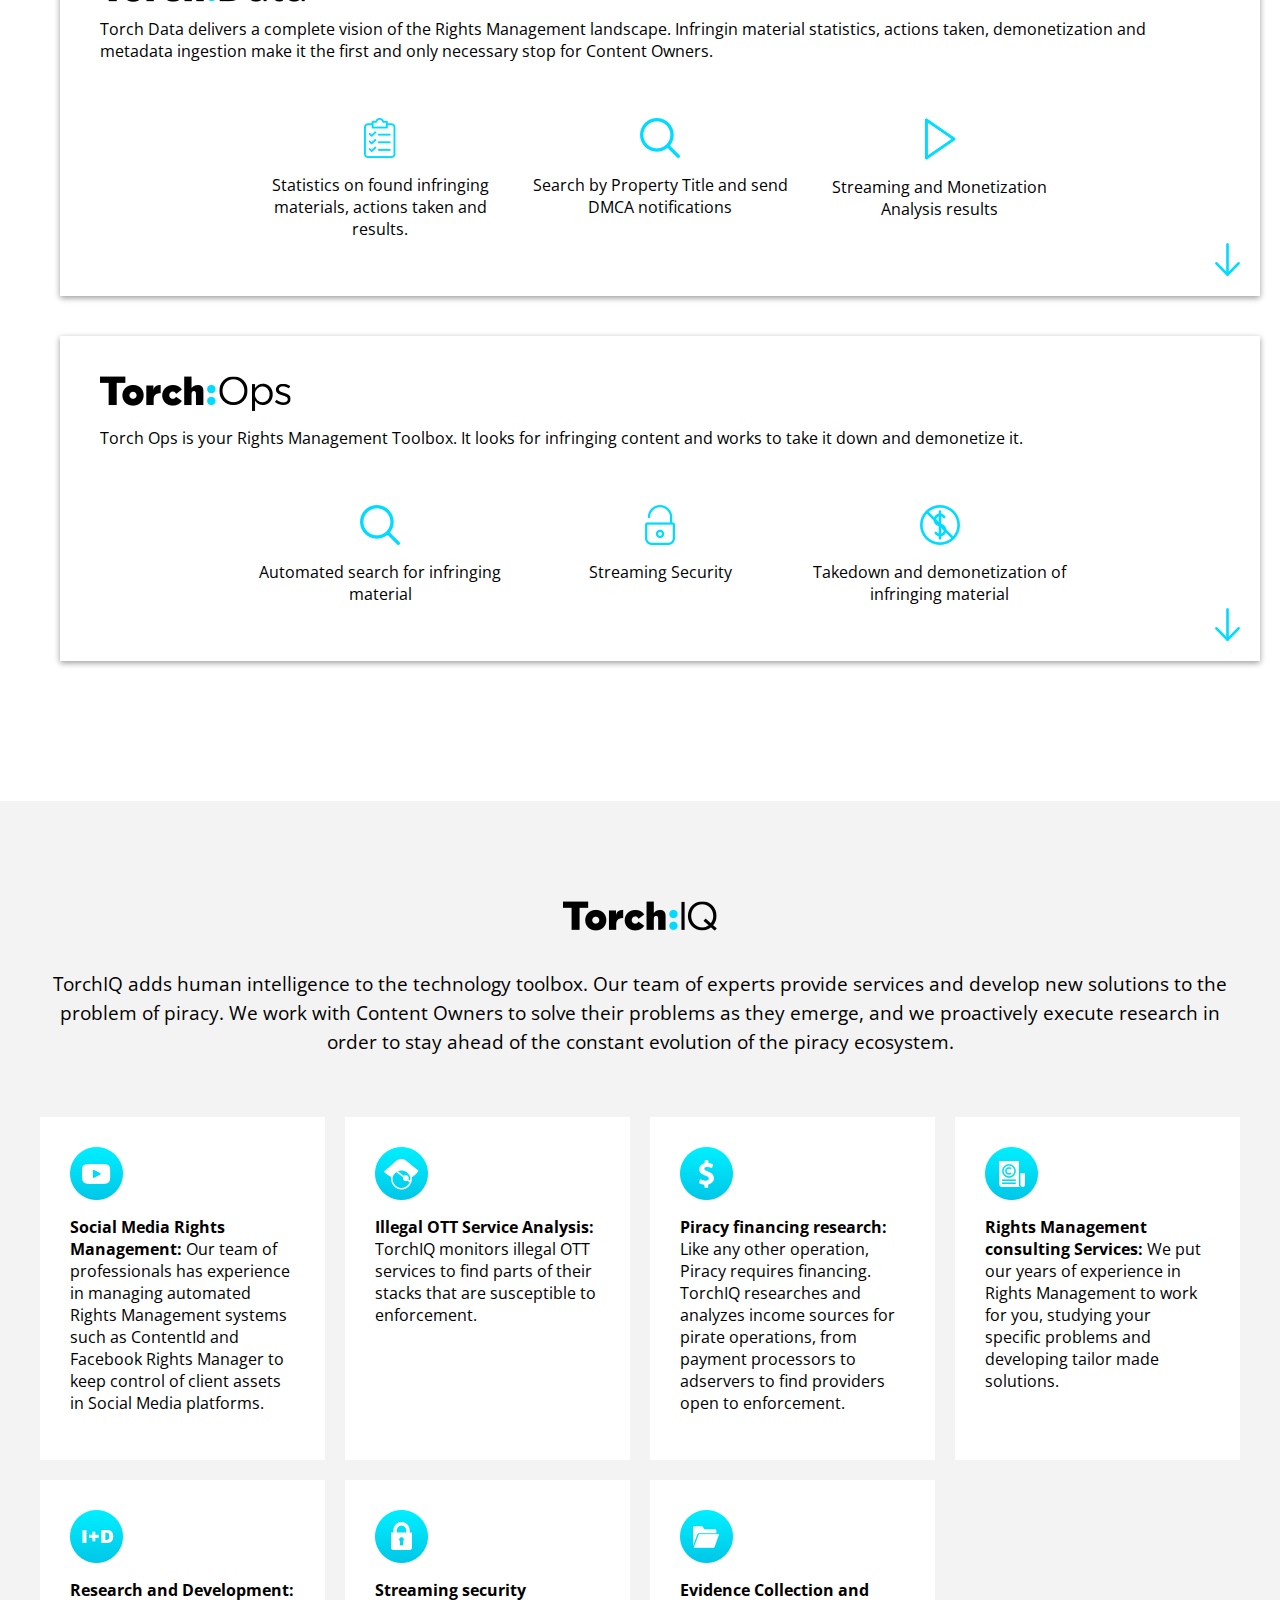
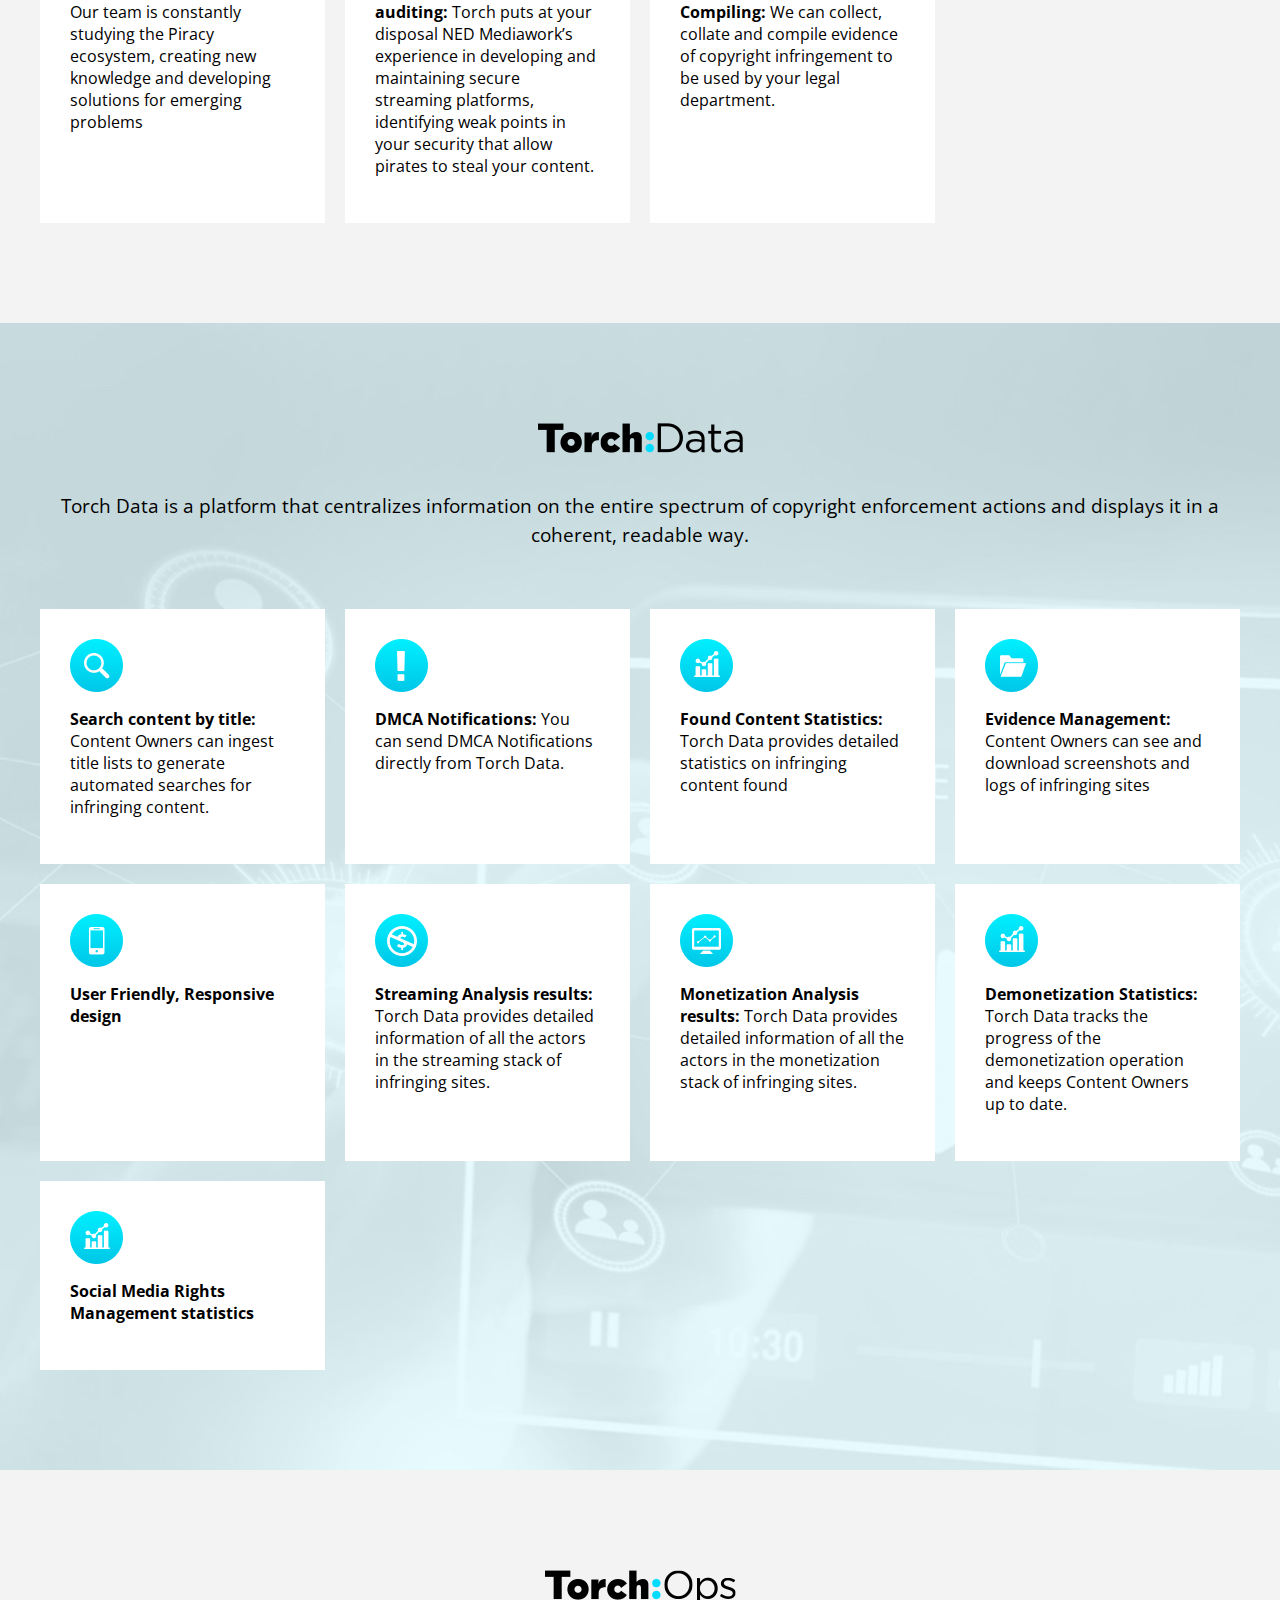
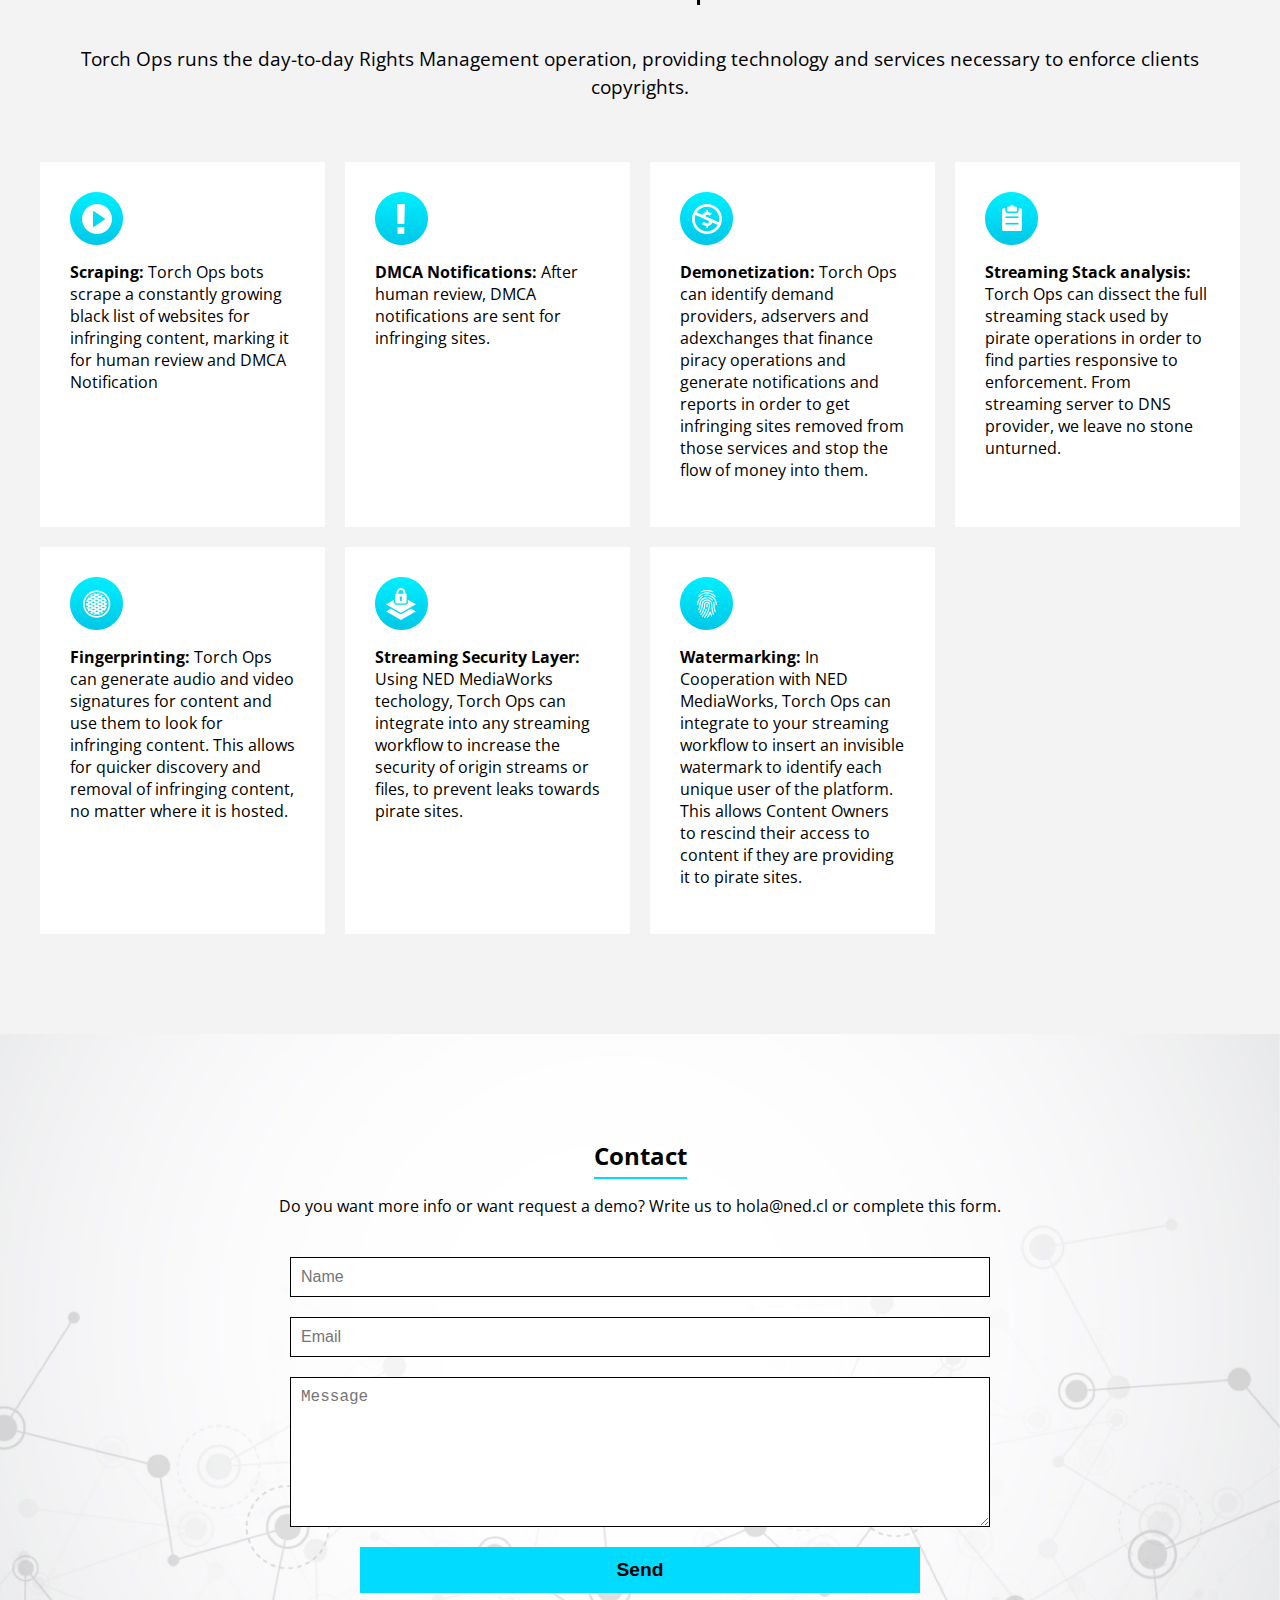
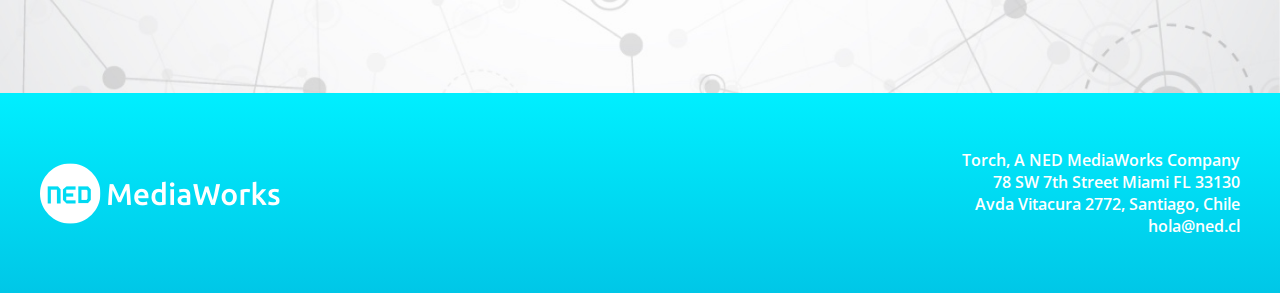
==== commit 1e3c8321: "add strong titles" ====
--- a/index.html
+++ b/index.html
@@ -162,31 +162,31 @@
         <div class="bottom items-list">
           <div class="item">
             <img src="assets/img/circle-iq-01.png">
-            <p>Social Media Rights Management: Our team of professionals has experience in managing automated Rights Management systems such as ContentId and Facebook Rights Manager to keep control of client assets in Social Media platforms.</p>
+            <p><strong>Social Media Rights Management:</strong> Our team of professionals has experience in managing automated Rights Management systems such as ContentId and Facebook Rights Manager to keep control of client assets in Social Media platforms.</p>
           </div>
           <div class="item">
             <img src="assets/img/circle-iq-02.png">
-            <p>Illegal OTT Service Analysis: TorchIQ monitors illegal OTT services to find parts of their stacks that are susceptible to enforcement.</p>
+            <p><strong>Illegal OTT Service Analysis:</strong> TorchIQ monitors illegal OTT services to find parts of their stacks that are susceptible to enforcement.</p>
           </div>
           <div class="item">
             <img src="assets/img/circle-iq-03.png">
-            <p>Piracy financing research: Like any other operation, Piracy requires financing. TorchIQ researches and analyzes income sources for pirate operations, from payment processors to adservers to find providers open to enforcement.</p>
+            <p><strong>Piracy financing research:</strong> Like any other operation, Piracy requires financing. TorchIQ researches and analyzes income sources for pirate operations, from payment processors to adservers to find providers open to enforcement.</p>
           </div>
           <div class="item">
             <img src="assets/img/circle-iq-04.png">
-            <p>Rights Management consulting Services: We put our years of experience in Rights Management to work for you, studying your specific problems and developing tailor made solutions.</p>
+            <p><strong>Rights Management consulting Services:</strong> We put our years of experience in Rights Management to work for you, studying your specific problems and developing tailor made solutions.</p>
           </div>
           <div class="item">
             <img src="assets/img/circle-iq-05.png">
-            <p>Research and Development: Our team is constantly studying the Piracy ecosystem, creating new knowledge and developing solutions for emerging problems </p>
+            <p><strong>Research and Development:</strong> Our team is constantly studying the Piracy ecosystem, creating new knowledge and developing solutions for emerging problems </p>
           </div>
           <div class="item">
             <img src="assets/img/circle-iq-06.png">
-            <p>Streaming security auditing: Torch puts at your disposal NED Mediawork’s experience in developing and maintaining secure streaming platforms, identifying weak points in your security that allow pirates to steal your content.</p>
+            <p><strong>Streaming security auditing:</strong> Torch puts at your disposal NED Mediawork’s experience in developing and maintaining secure streaming platforms, identifying weak points in your security that allow pirates to steal your content.</p>
           </div>
           <div class="item">
             <img src="assets/img/circle-iq-07.png">
-            <p>Evidence Collection and Compiling: We can collect, collate and compile evidence of copyright infringement to be used by your legal department.</p>
+            <p><strong>Evidence Collection and Compiling:</strong> We can collect, collate and compile evidence of copyright infringement to be used by your legal department.</p>
           </div>
         </div>
       </div>
@@ -201,40 +201,40 @@
         <div class="bottom items-list">
           <div class="item">
             <img src="assets/img/circle-data-01.png" alt="">
-            <p>Search content by title: Content Owners can ingest title lists to generate automated searches for infringing content.</p>
+            <p><strong>Search content by title:</strong> Content Owners can ingest title lists to generate automated searches for infringing content.</p>
           </div>
           <div class="item">
             <img src="assets/img/circle-data-02.png" alt="">
-            <p>DMCA Notifications: You can send DMCA Notifications directly from Torch Data. </p>
+            <p><strong>DMCA Notifications:</strong> You can send DMCA Notifications directly from Torch Data. </p>
           </div>
           <div class="item">
             <img src="assets/img/circle-data-03.png" alt="">
-            <p>Found Content Statistics: Torch Data provides detailed statistics on infringing content found</p>
+            <p><strong>Found Content Statistics:</strong> Torch Data provides detailed statistics on infringing content found</p>
           </div>
           <div class="item">
             <img src="assets/img/circle-data-04.png" alt="">
-            <p>Evidence Management:Content Owners  can see and download screenshots and logs of infringing sites</p>
+            <p><strong>Evidence Management:</strong> Content Owners  can see and download screenshots and logs of infringing sites</p>
           </div>
           <div class="item">
             <img src="assets/img/circle-data-05.png" alt="">
-            <p>User Friendly, Responsive design </p>
+            <p><strong>User Friendly, Responsive design </strong></p>
           </div>
           <div class="item">
             <img src="assets/img/circle-data-06.png" alt="">
-            <p>Streaming Analysis results: Torch Data provides detailed information of all the actors in the streaming stack of infringing sites.</p>
+            <p><strong>Streaming Analysis results:</strong> Torch Data provides detailed information of all the actors in the streaming stack of infringing sites.</p>
           </div>
           <div class="item">
             <img src="assets/img/circle-data-07.png" alt="">
-            <p>Monetization Analysis results: Torch Data provides detailed information of all the actors in the monetization stack of infringing sites.</p>
+            <p><strong>Monetization Analysis results:</strong> Torch Data provides detailed information of all the actors in the monetization stack of infringing sites.</p>
           </div>
           <div class="item">
             <img src="assets/img/circle-data-08.png" alt="">
-            <p>Demonetization Statistics: Torch Data tracks the progress of the demonetization operation and keeps Content Owners up to date.</p>
+            <p><strong>Demonetization Statistics:</strong> Torch Data tracks the progress of the demonetization operation and keeps Content Owners up to date.</p>
           </div>
           <div class="item">
             <img src="assets/img/circle-data-09.png" alt="">
-            <p>Social Media Rights Management statistics</p>
-          </div>          
+            <p><strong>Social Media Rights Management statistics</strong></p>
+          </div>
         </div>
       </div>
     </section>
@@ -248,31 +248,31 @@
         <div class="bottom items-list">
           <div class="item">
             <img src="assets/img/circle-ops-01.png" alt="">
-            <p>Scraping: Torch Ops bots scrape a constantly growing black list of websites for infringing content, marking it for human review and DMCA Notification</p>
+            <p><strong>Scraping:</strong> Torch Ops bots scrape a constantly growing black list of websites for infringing content, marking it for human review and DMCA Notification</p>
           </div>
           <div class="item">
             <img src="assets/img/circle-ops-02.png" alt="">
-            <p>DMCA Notifications: After human review, DMCA notifications are sent for infringing sites.</p>
+            <p><strong>DMCA Notifications:</strong> After human review, DMCA notifications are sent for infringing sites.</p>
           </div>
           <div class="item">
             <img src="assets/img/circle-ops-03.png" alt="">
-            <p>Demonetization: Torch Ops can identify demand providers, adservers and adexchanges that finance piracy operations and generate notifications and reports in order to get infringing sites removed from those services and stop the flow of money into them.</p>
+            <p><strong>Demonetization:</strong> Torch Ops can identify demand providers, adservers and adexchanges that finance piracy operations and generate notifications and reports in order to get infringing sites removed from those services and stop the flow of money into them.</p>
           </div>
           <div class="item">
             <img src="assets/img/circle-ops-04.png" alt="">
-            <p>Streaming Stack analysis: Torch Ops can dissect the full streaming stack used by pirate operations in order to find parties responsive to enforcement. From streaming server to DNS provider, we leave no stone unturned.</p>
+            <p><strong>Streaming Stack analysis:</strong> Torch Ops can dissect the full streaming stack used by pirate operations in order to find parties responsive to enforcement. From streaming server to DNS provider, we leave no stone unturned.</p>
           </div>
           <div class="item">
             <img src="assets/img/circle-ops-05.png" alt="">
-            <p>Fingerprinting: Torch Ops can generate audio and video signatures for content and use them to look for infringing content. This allows for quicker discovery and removal of infringing content, no matter where it is hosted.</p>
+            <p><strong>Fingerprinting:</strong> Torch Ops can generate audio and video signatures for content and use them to look for infringing content. This allows for quicker discovery and removal of infringing content, no matter where it is hosted.</p>
           </div>
           <div class="item">
             <img src="assets/img/circle-ops-06.png" alt="">
-            <p>Streaming Security Layer: Using NED MediaWorks techology, Torch Ops can integrate into any streaming workflow to increase the security of origin streams or files, to prevent leaks towards pirate sites.</p>
+            <p><strong>Streaming Security Layer:</strong> Using NED MediaWorks techology, Torch Ops can integrate into any streaming workflow to increase the security of origin streams or files, to prevent leaks towards pirate sites.</p>
           </div>
           <div class="item">
             <img src="assets/img/circle-ops-07.png" alt="">
-            <p>Watermarking: In Cooperation with NED MediaWorks, Torch Ops can integrate to your streaming workflow to insert an invisible watermark to identify each unique user of the platform. This allows Content Owners to rescind their access to content if they are providing it to pirate sites.</p>
+            <p><strong>Watermarking:</strong> In Cooperation with NED MediaWorks, Torch Ops can integrate to your streaming workflow to insert an invisible watermark to identify each unique user of the platform. This allows Content Owners to rescind their access to content if they are providing it to pirate sites.</p>
           </div>
         </div>
       </div>
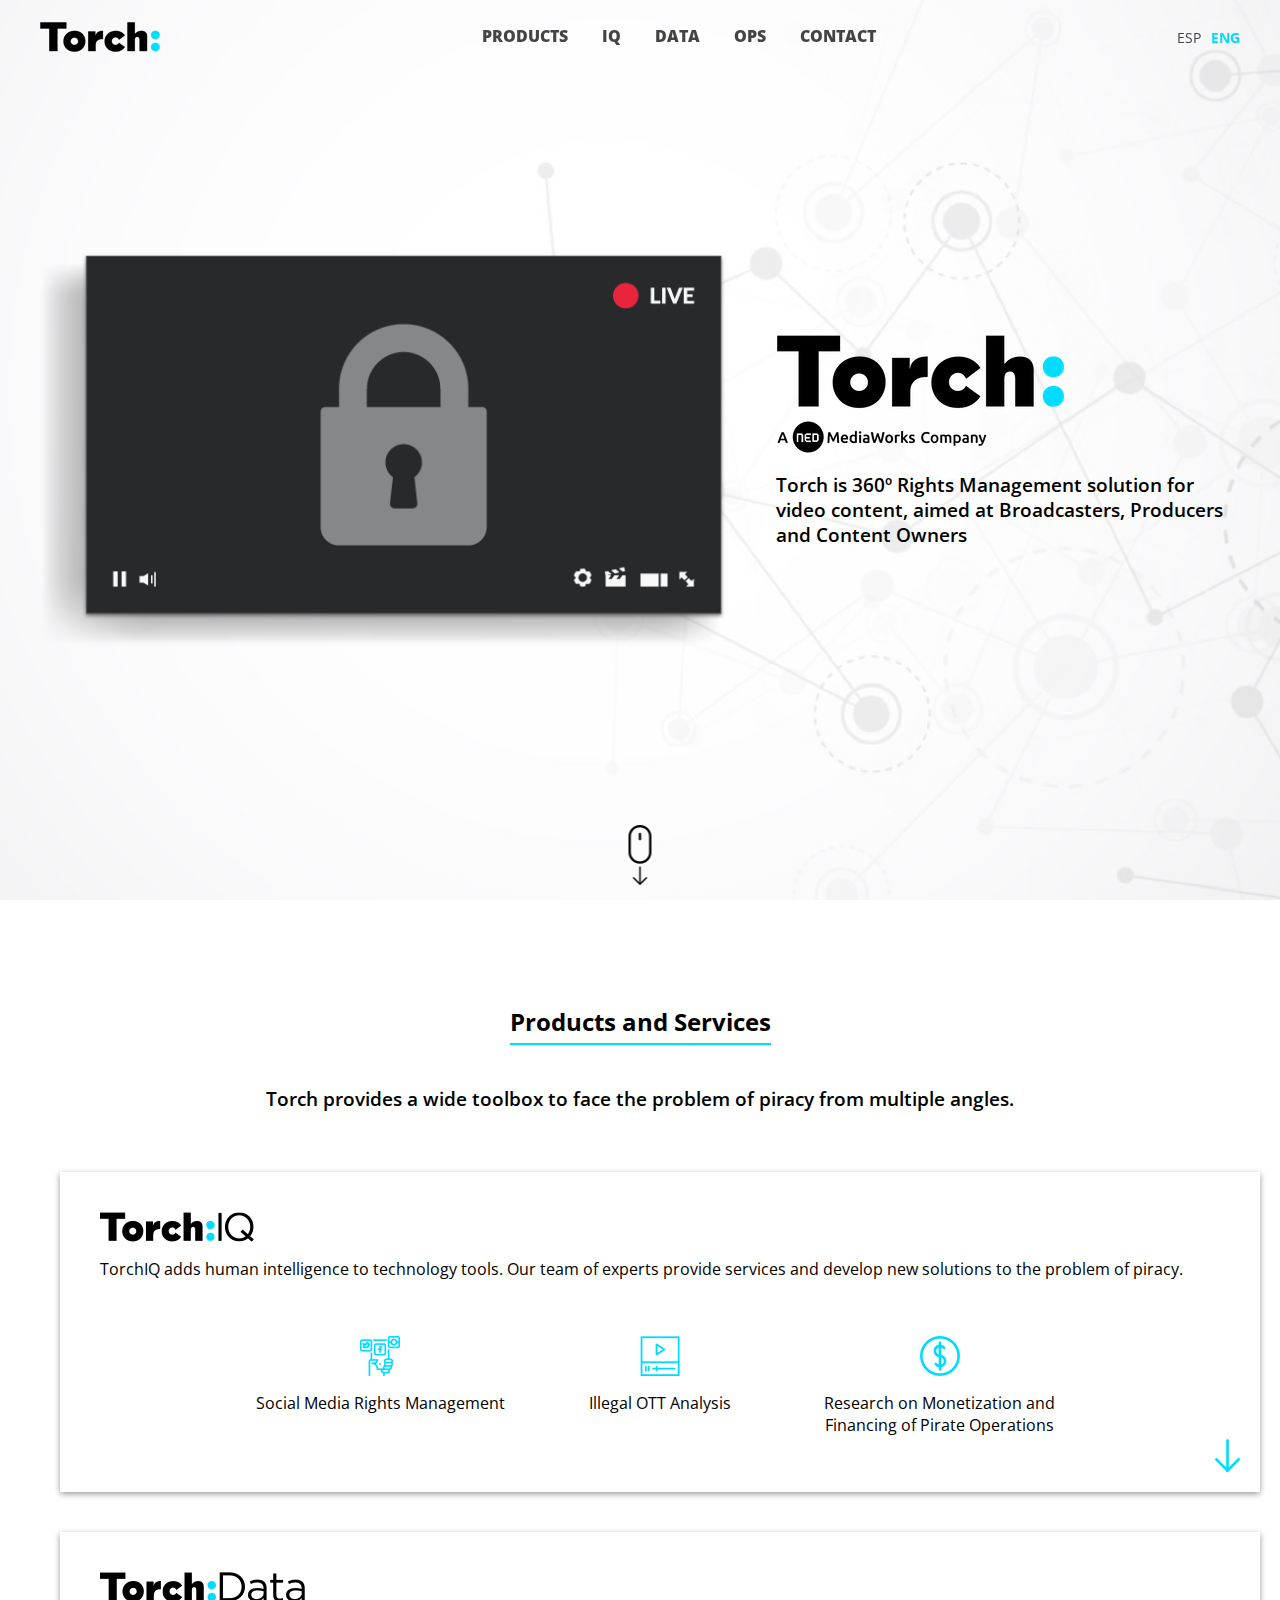
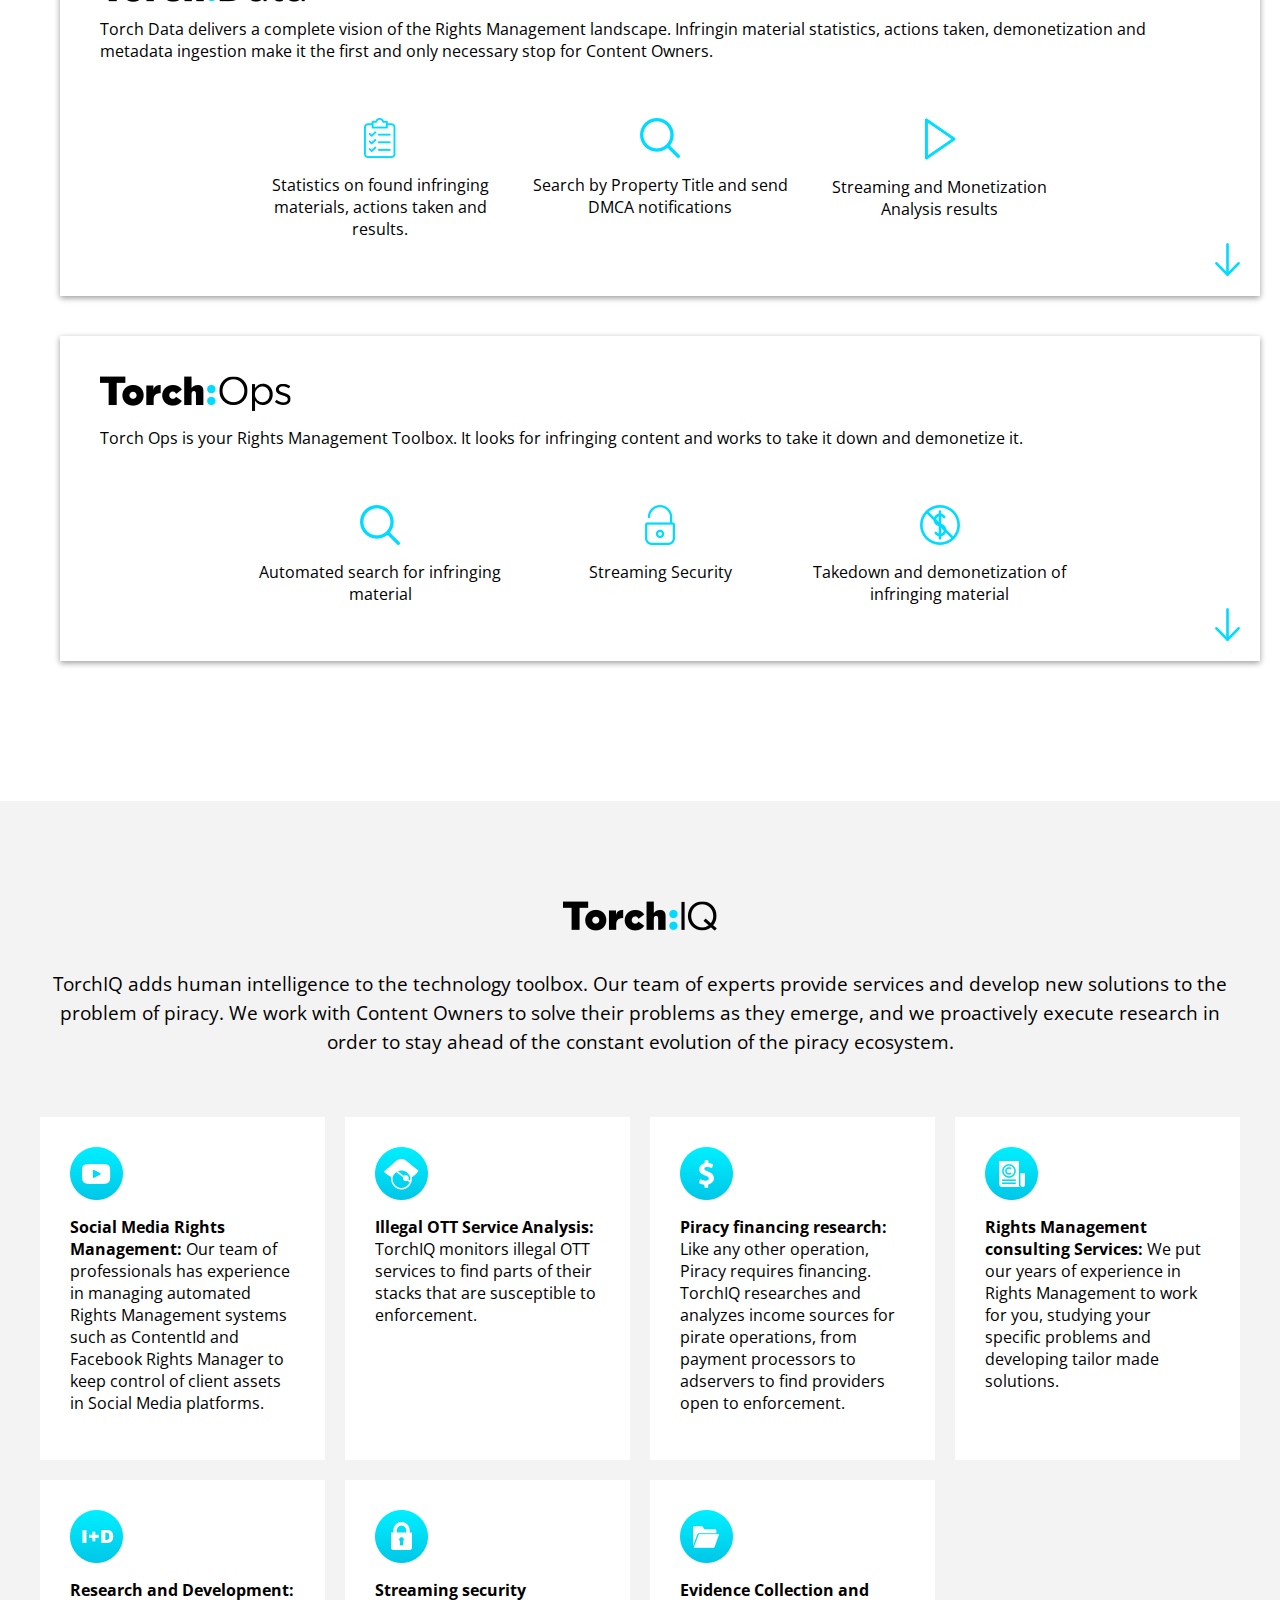
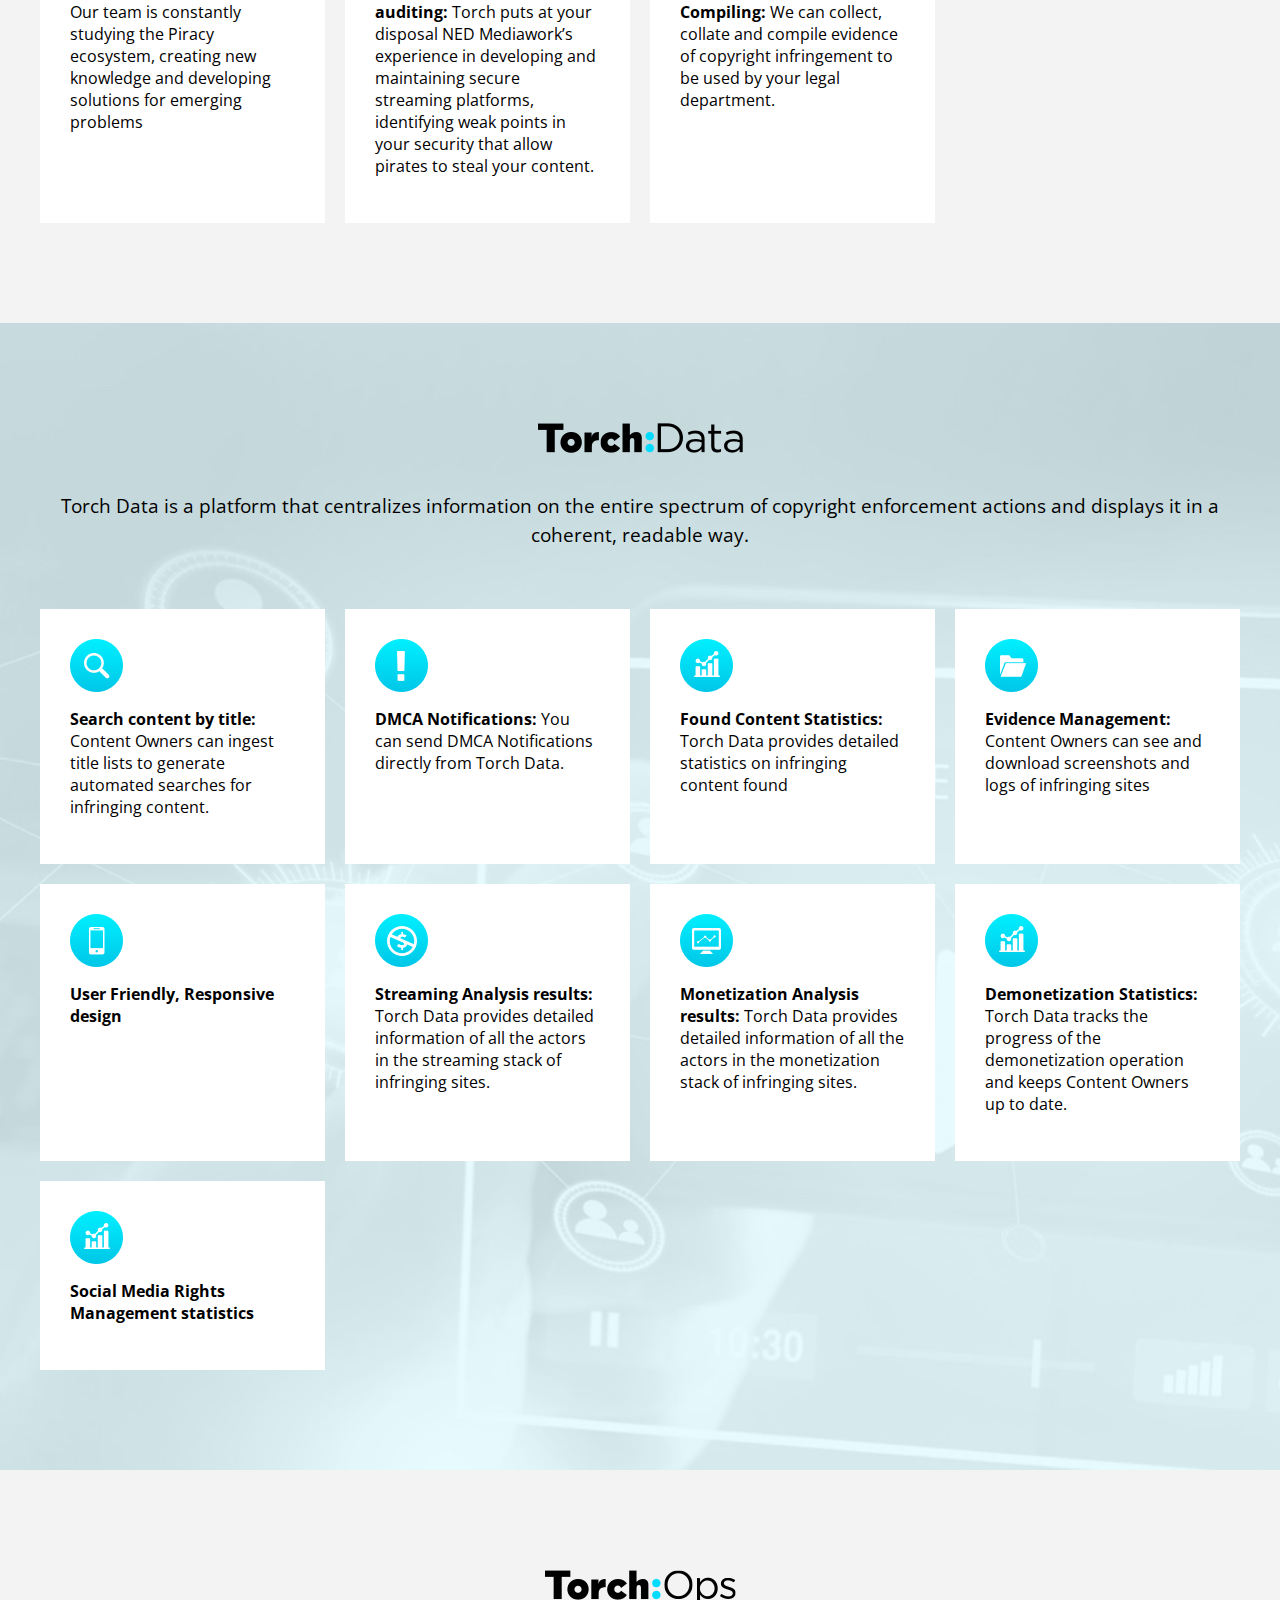
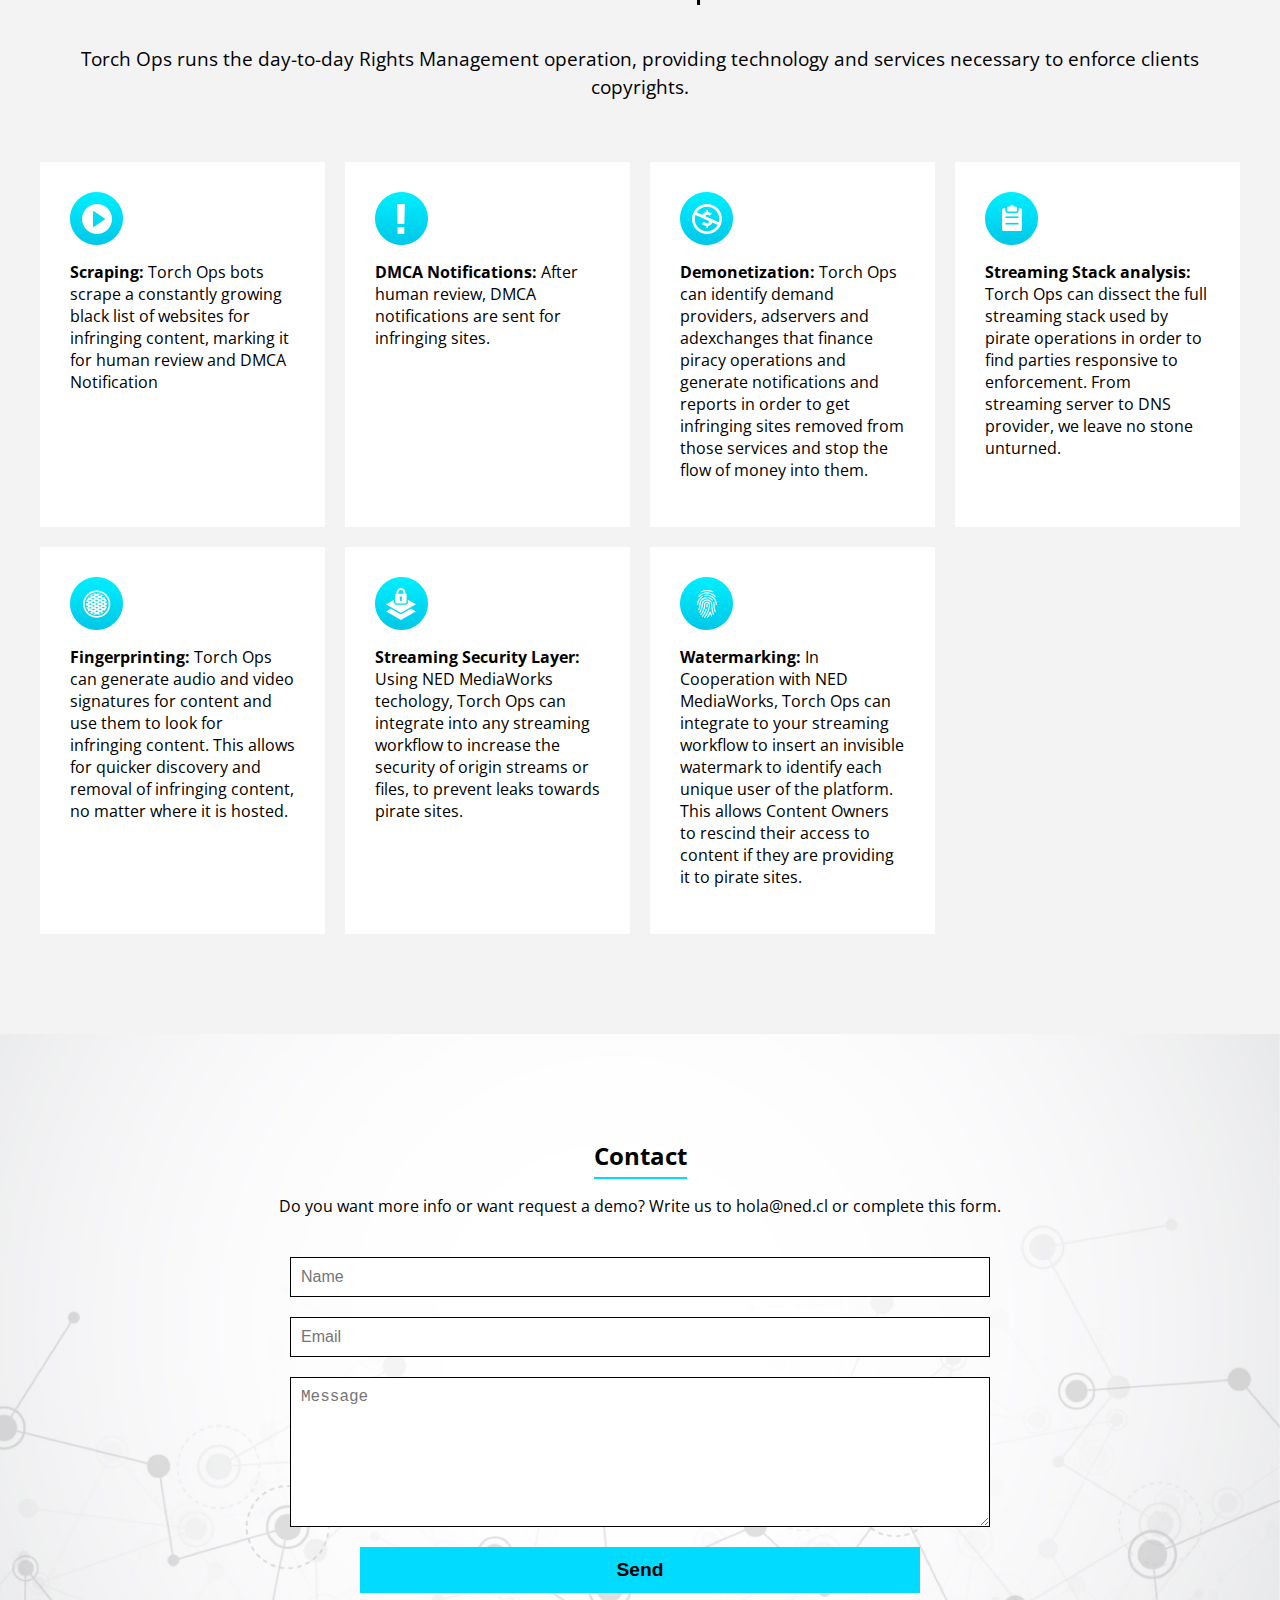
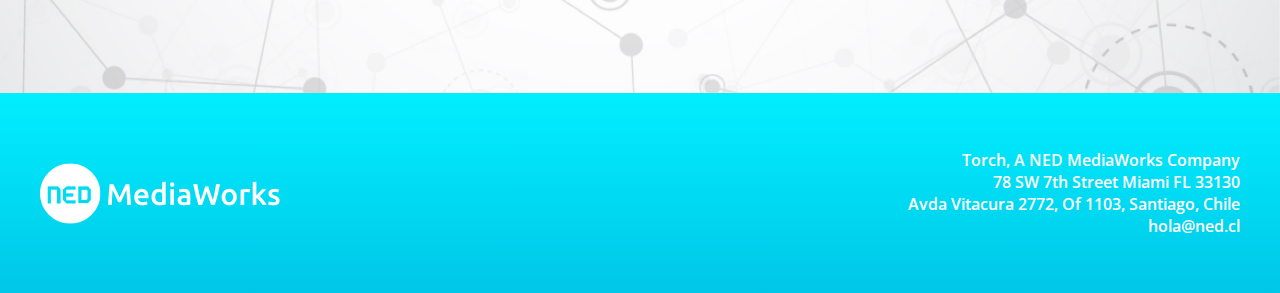
==== commit 39f11644: "fix address" ====
--- a/index.html
+++ b/index.html
@@ -305,7 +305,7 @@
       <div class="col">
         <p>Torch, A NED MediaWorks Company<br>
           78 SW 7th Street Miami FL 33130<br>
-          Avda Vitacura 2772, Santiago, Chile<br>
+          Avda Vitacura 2772, Of 1103, Santiago, Chile<br>
           <a href="mailto:hola@ned.cl" target="_blank">hola@ned.cl</a>
           </p>
       </div>
